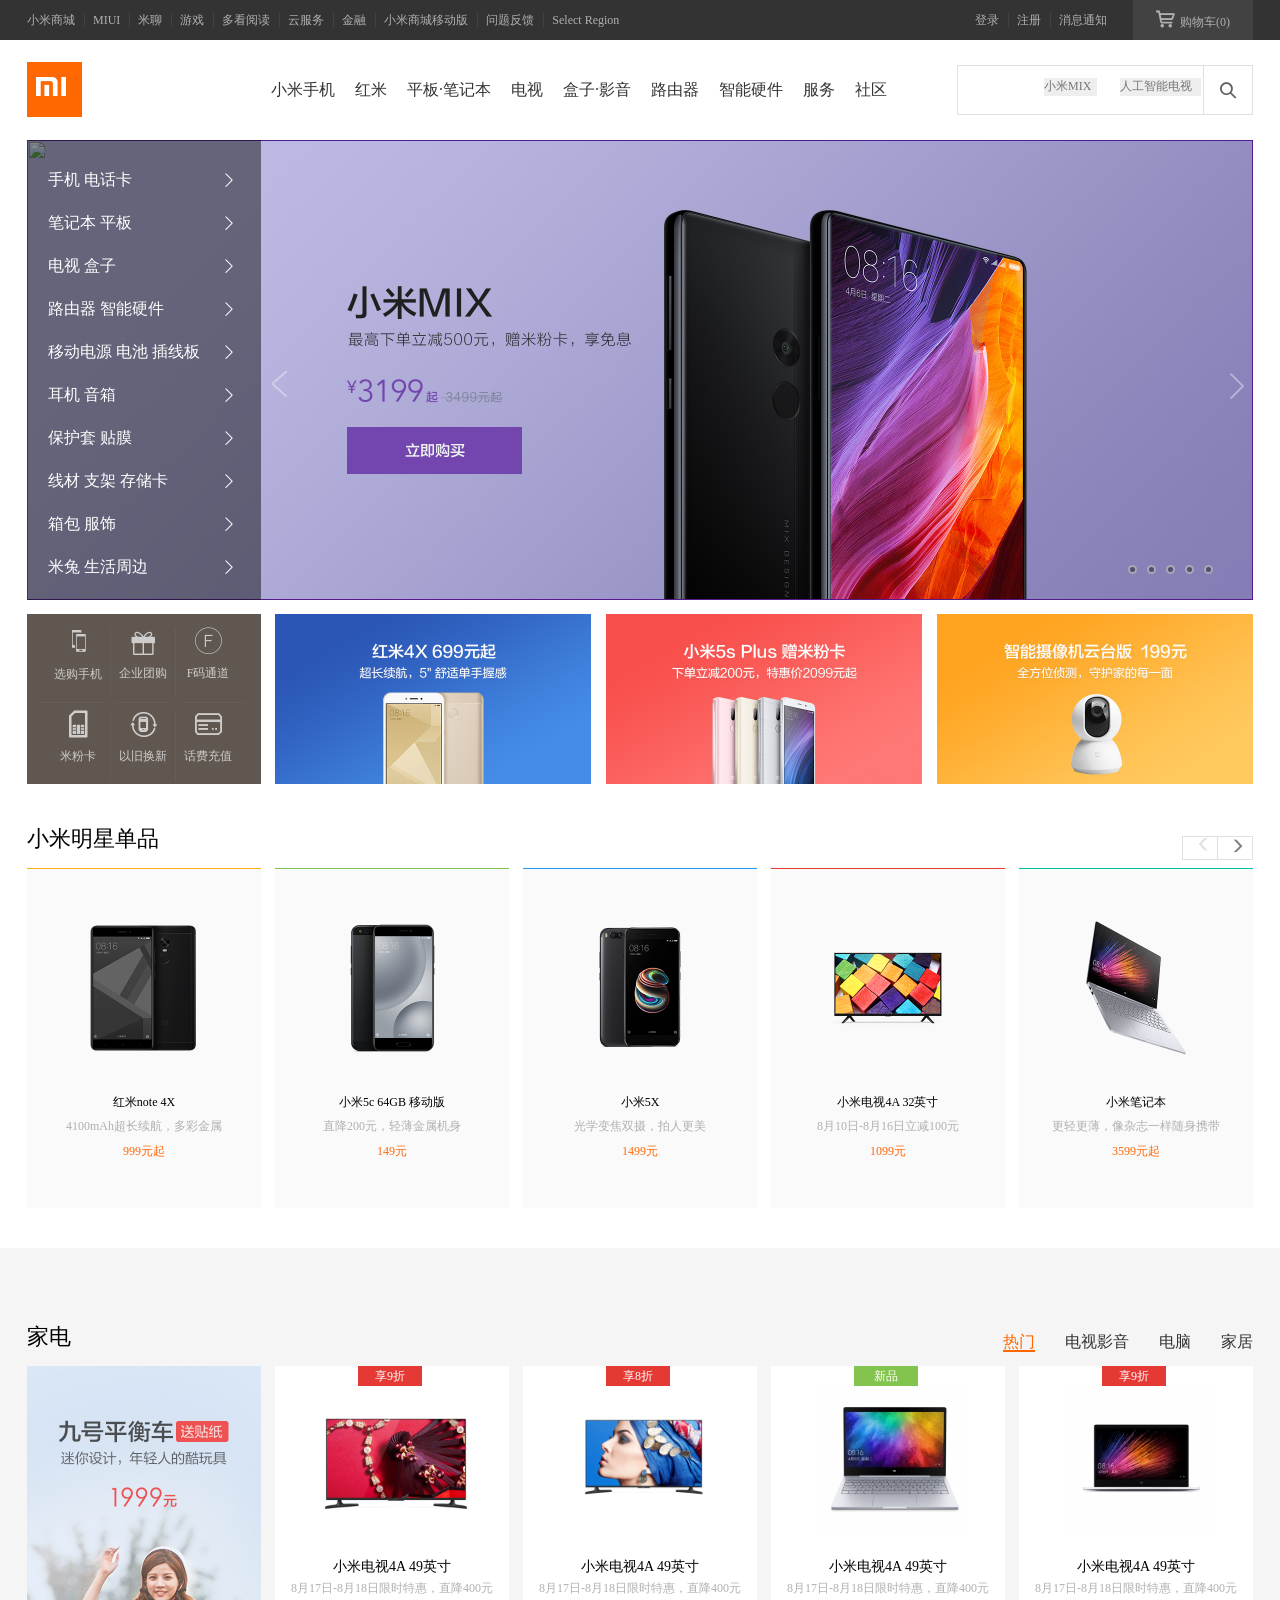
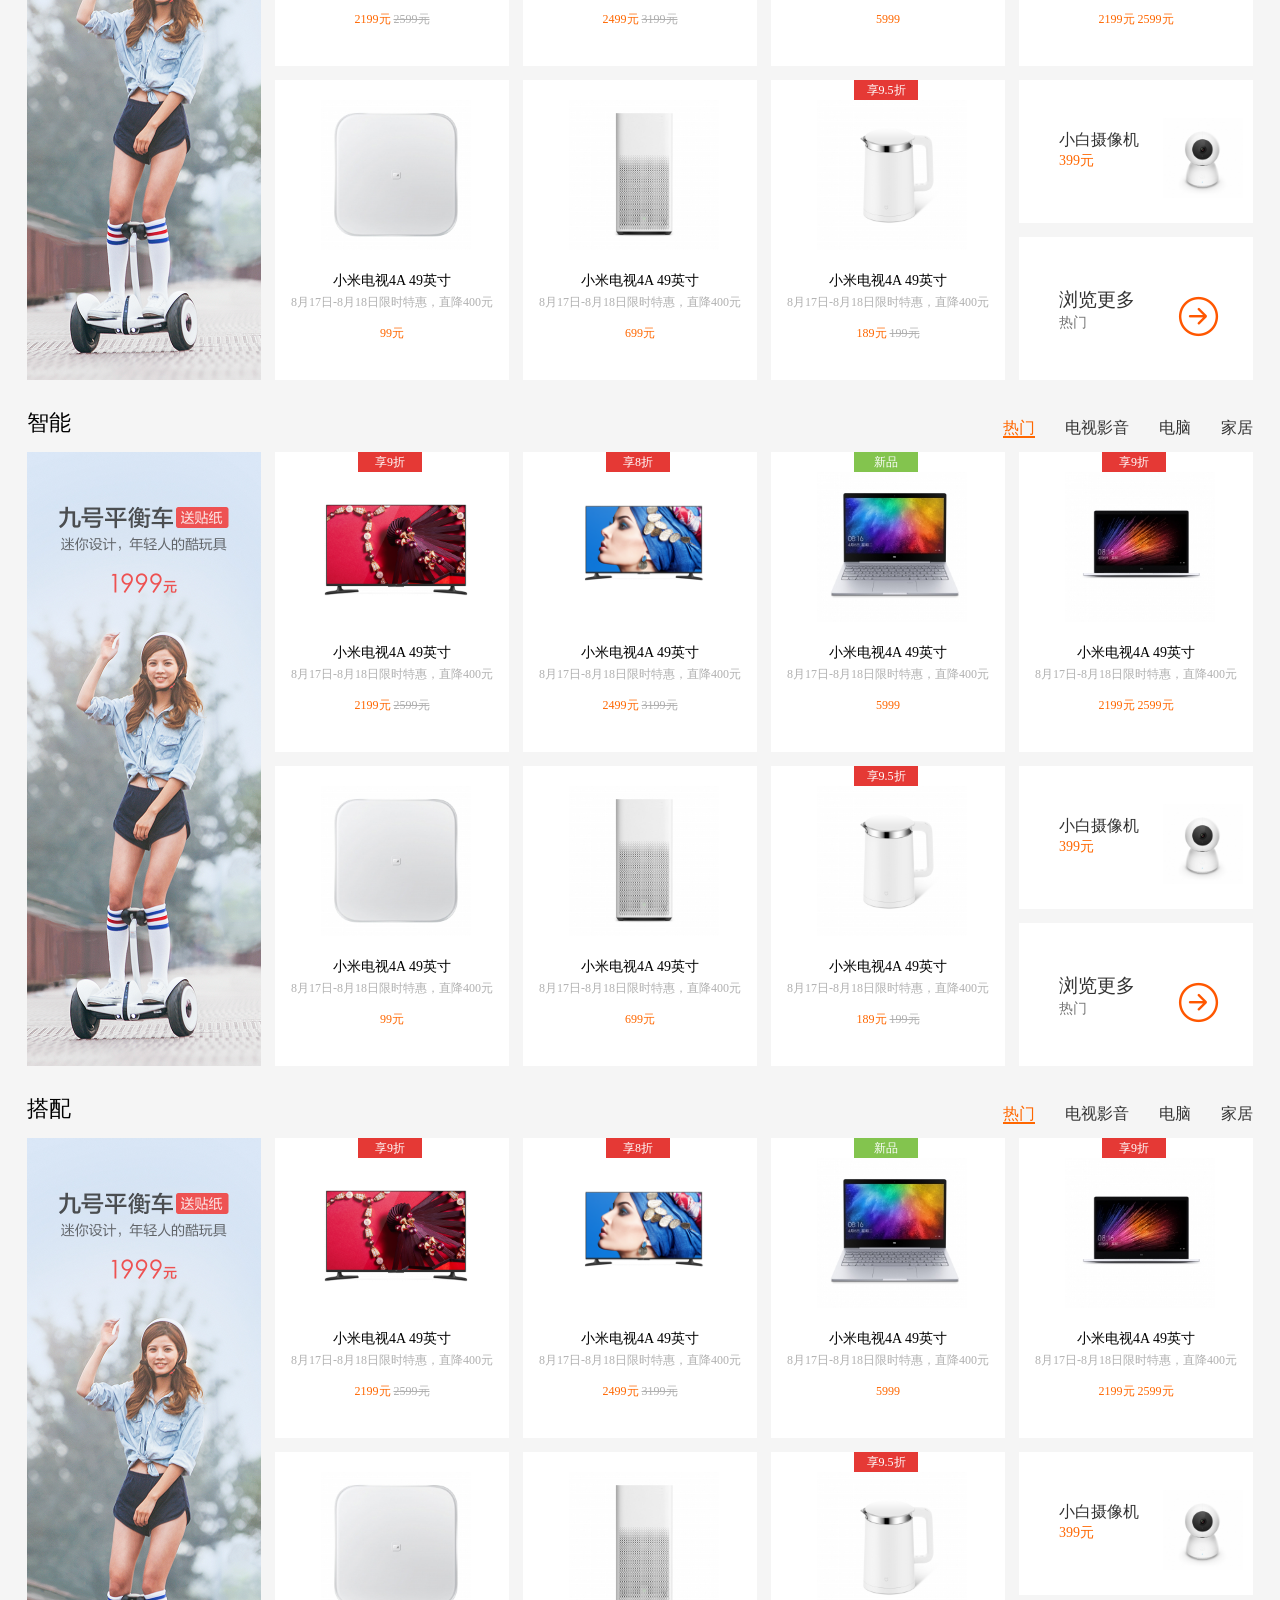
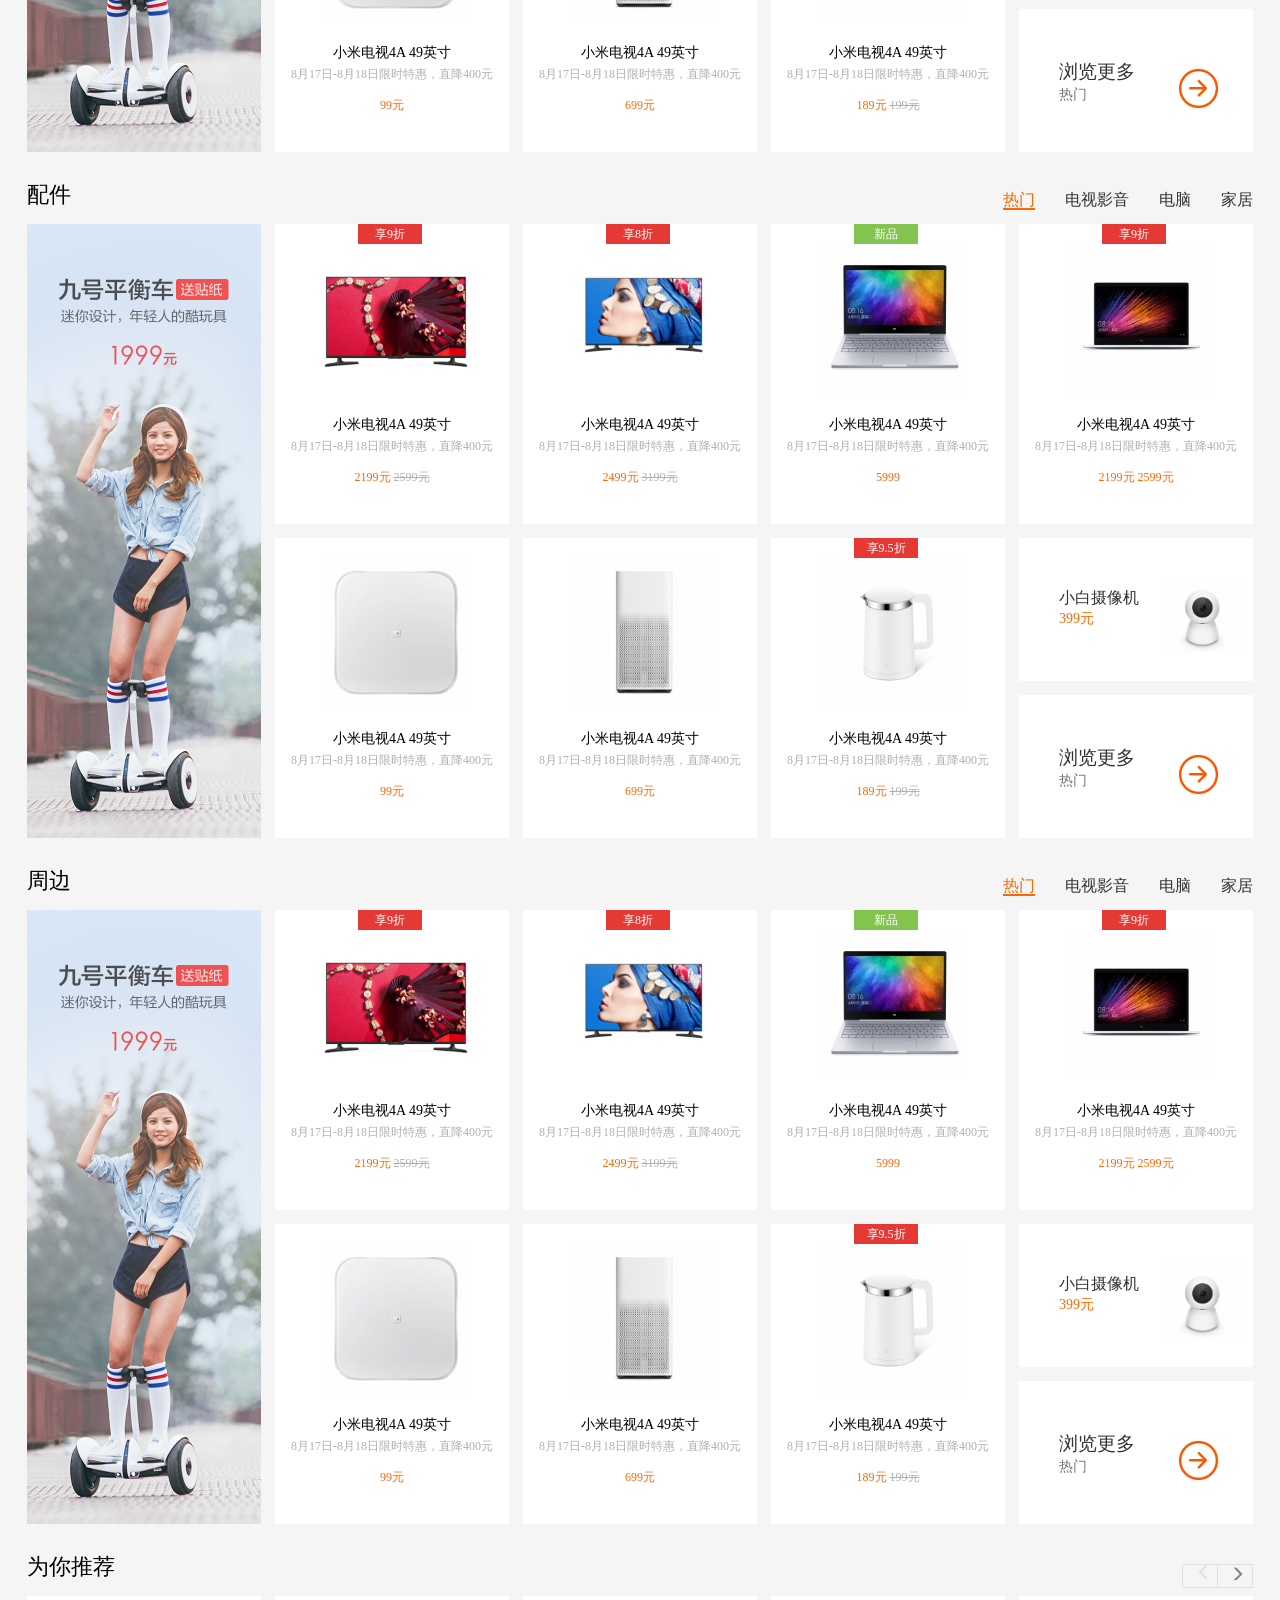
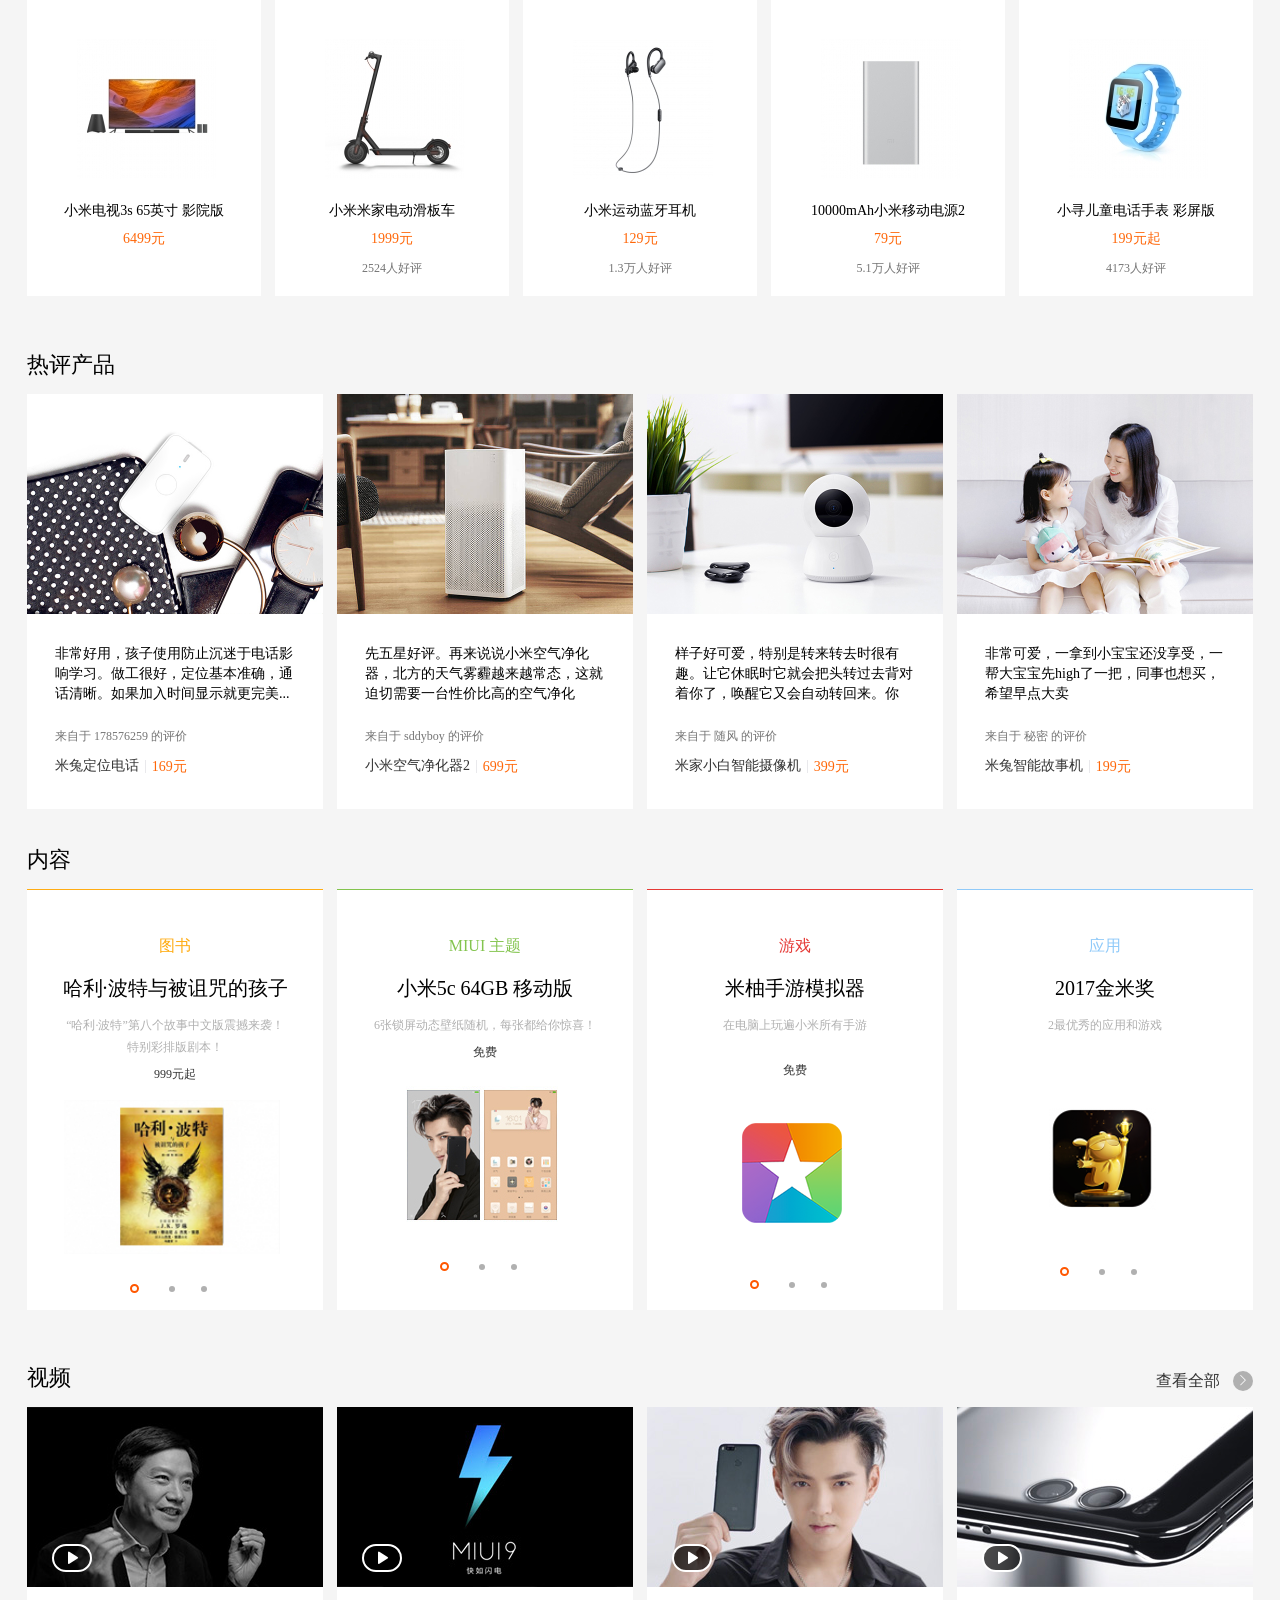
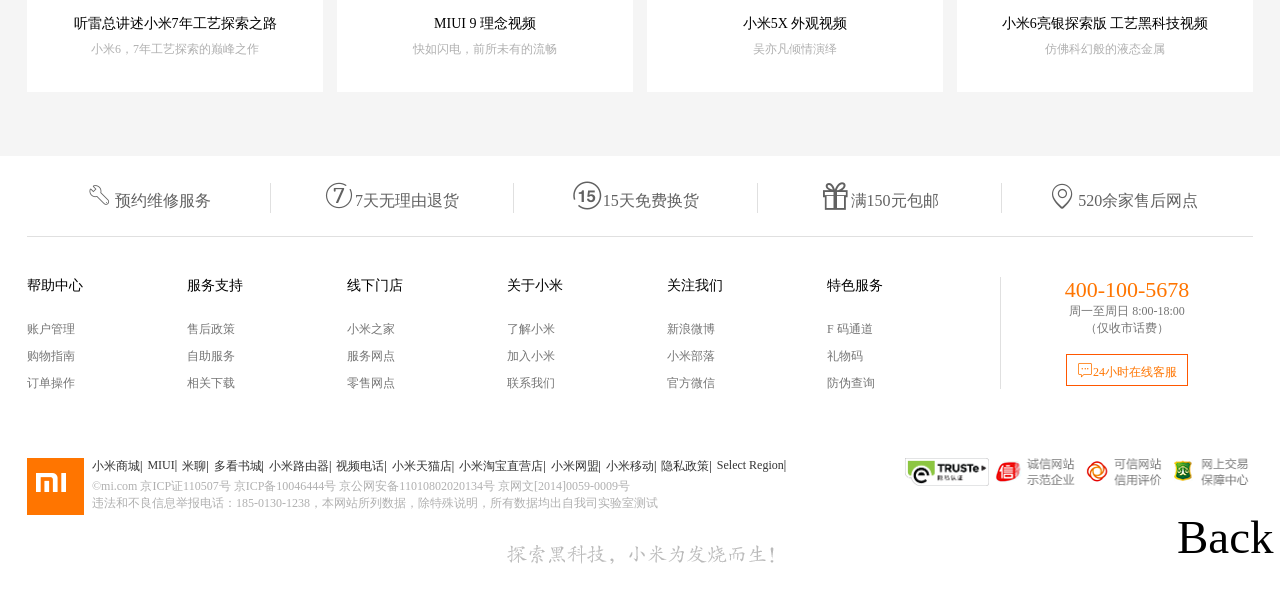
==== index.html @ c067db7a "'mi1.0'" ====
<!DOCTYPE html>
<html lang="en">
<head>
	<meta charset="UTF-8">
	<title>小米商城-小米6、红米5A</title>
	<link rel="shortcut icon" href="img/title-logo.png">
	<link rel="stylesheet" href="css/index.css">
	<link rel="stylesheet" type="text/css" href="iconfont/iconfont.css">
</head>
<body>
	<!-- header开始 -->
	<header>
		<main>
			<ul class="head-left">
				<li><a href="" class="first">小米商城</a></li>
				<li><a href="">MIUI</a></li>
				<li><a href="">米聊</a></li>
				<li><a href="">游戏</a></li>
				<li><a href="">多看阅读</a></li>
				<li><a href="">云服务</a></li>
				<li><a href="">金融</a></li>
				<li><a href="">小米商城移动版</a></li>
				<li><a href="">问题反馈</a></li>
				<li><a href="" class="last">Select Region</a></li>
			</ul>
			<div class="car"><a href="" ><i class="iconfont icon-gouwuchekong"></i>购物车(0)</a></div>
			<ul class="head-right">
				<li><a href="" class="first">登录</a></li>
				<li><a href="">注册</a></li>
				<li><a href="" class="last">消息通知</a></li>
			</ul>
		</main>
	</header>
	<!-- header结束 -->
	<!-- nav开始 -->
	<nav>
		<a href=""><div class="logo"></div></a>
		<ul class="nav-center">
			<li><a href="">小米手机</a></li>
			<li><a href="">红米</a></li>
			<li><a href="">平板·笔记本</a></li>
			<li><a href="">电视</a></li>
			<li><a href="">盒子·影音</a></li>
			<li><a href="">路由器</a></li>
			<li><a href="">智能硬件</a></li>
			<li><a href="">服务</a></li>
			<li><a href="">社区</a></li>
		</ul>
		<div class="nav-right">
			<div class="input"> 
			<a href=""><span class="sleft">小米MIX</span></a>
			<a href=""><span class="sright">人工智能电视</span></a>
			</div>
			<div class="sousuo"><a  href="" class="iconfont icon-sousuo"></a></div>
		</div>
	</nav>
	<!-- nav结束 -->
	<!-- banner开始 -->
	<div class="banner">
		<ul class="banner-img">
			<li><a href=""><img src="img/banner1.jpg" alt=""></a></li>
			<li><a href=""><img src="" alt=""></a></li>
			<li><a href=""><img src="" alt=""></a></li>
			<li><a href=""><img src="" alt=""></a></li>
			<li><a href=""><img src="" alt=""></a></li>
		</ul>
		<div class="img-left"><a href=""><i class="iconfont icon-zuo"></i></a></div>
		<div class="img-right"><a href=""><i class="iconfont icon-you"></i></a></div>
		<ul class="btn-banner">
			<li><a href=""></a></li>
			<li><a href=""></a></li>
			<li><a href=""></a></li>
			<li><a href=""></a></li>
			<li  class="btn-last"><a href=""></a></li>
		</ul>
		<!-- 侧导航开始 -->
		<aside>
			<ul class="banner-left">
				<li>
					<a href="">
						<span>手机 电话卡</span>
						<span class="more"><i class="iconfont icon-you"></i></span>
					</a>
				</li>
				<li>
					<a href="">
						<span>笔记本 平板</span>
						<span class="more"><i class="iconfont icon-you"></i></span>
					</a>
				</li>
				<li>
					<a href="">
						<span>电视 盒子</span>
						<span class="more"><i class="iconfont icon-you"></i></span>
					</a>
				</li>
				<li>
					<a href="">
						<span>路由器 智能硬件</span>
						<span class="more"><i class="iconfont icon-you"></i></span>
					</a>
				</li>
				<li>
					<a href="">
						<span>移动电源 电池 插线板</span>
						<span class="more"><i class="iconfont icon-you"></i></span>
					</a>
				</li>
				<li>
					<a href="">
						<span>耳机 音箱</span>
						<span class="more"><i class="iconfont icon-you"></i></span>
					</a>
				</li>
				<li>
					<a href="">
						<span>保护套 贴膜</span>
						<span class="more"><i class="iconfont icon-you"></i></span>
					</a>
				</li>
				<li>
					<a href="">
						<span>线材 支架 存储卡</span>
						<span class="more"><i class="iconfont icon-you"></i></span>
					</a>
				</li>
				<li>
					<a href="">
						<span>箱包 服饰</span>
						<span class="more"><i class="iconfont icon-you"></i></span>
					</a>
				</li>
				<li>
					<a href="">
						<span>米兔 生活周边</span>
						<span class="more"><i class="iconfont icon-you"></i></span>
					</a>
				</li>
			</ul>
		</aside>
		<!-- 侧导航结束 -->
	</div>
	<!-- banner结束 -->
	<!-- 1开始 -->
    <section class="center">
    	<div class="center-one">
    		<ul class="one-box">
    			<li>
    			<a href=""><i class="iconfont icon-xuangoushouji"></i><br>选购手机</a>
    			</li>
    			<li><a href=""><i class="iconfont icon-liwu"></i><br>企业团购</a></li>
    			<li class="three"><a href=""><i class="iconfont icon-f"></i><br>F码通道</a></li>
    			<li class="xian1"></li>
    			<li class="xian2"></li>
    			<li class="xian3"></li>
    			<li><a href=""><i class="iconfont icon-sim"></i><br>米粉卡</a></li>
    			<li><a href=""><i class="iconfont icon-yijiuhuanxin"></i><br>以旧换新</a></li>
    			<li class="six"><a href=""><i class="iconfont icon-huafeichongzhi"></i><br>话费充值</a></li>
    		</ul>
    	</div>
    	<div class="center-two"><a href=""><img src="img/xmad_1.jpg" alt=""></a></div>
    	<div class="center-three"><a href=""><img src="img/xmad_2.jpg" alt=""></a></div>
    	<div class="center-last"><a href=""><img src="img/xmad_3.jpg" alt=""></a></div>

    </section>
	<!-- 1结束 -->
	<!-- 明星单品开始 -->
    <section class="star">
    	<div class="title">
    		<h2>小米明星单品</h2>
			<div class="btn-left">
				<a  href=""class="iconfont icon-xiangyou"></a>
			</div>
			<div class="btn-right">
				<a  class="iconfont icon-xiangzuo"></a>
			</div>
    	</div>
    	<div class="star-bottom">
    		<ul class="star-box">
    			<li class="one">
	    			<a href="" class="aimg"><img src="img/star-1.png" alt=""></a>  	
	    			<a href=""><p>红米note 4X</p></a>
	    			<p class="miaoshu">4100mAh超长续航，多彩金属</p>
	    			<p class="jiage">999元起</p>
    			</li>
    			<li class="two">
	    			<a href="" class="aimg"><img src="img/star-2.png" alt=""></a>
	    			<a href=""><p>小米5c 64GB 移动版</p></a>
	    			<p class="miaoshu">直降200元，轻薄金属机身</p>
	    			<p class="jiage">149元</p></li>
    			<li class="three">
	    			<a href=""  class="aimg"><img src="img/star-3.png
	    			" alt=""></a>
	    			<a href=""><p>小米5X</p></a>
	    			<p class="miaoshu">光学变焦双摄，拍人更美</p>
	    			<p class="jiage">1499元</p>
    			</li>
    			<li class="four">
	    			<a href=""  class="aimg"><img src="img/star-4.png" alt=""></a>
	    			<a href=""><p>小米电视4A 32英寸</p></a>
	    			<p class="miaoshu">8月10日-8月16日立减100元</p>
	    			<p class="jiage">1099元</p>
    			</li>
    			<li class="last">
	    			<a href=""  class="aimg"><img src="img/star-5.png" alt=""></a>
	    			<a href=""><p>小米笔记本</p></a>
	    			<p class="miaoshu">更轻更薄，像杂志一样随身携带</p>
	    			<p class="jiage">3599元起</p>
    			</li>
    		</ul>
    	</div>
    </section>
	<!-- 明星单品结束 -->
	<!-- 主体全部内容开始 -->
	<section class="home-main">
		<!-- 家电开始 -->
		<section class="jiadian">
			<div class="title">
	    		<h2>家电</h2>
				<ul class="right-list">
					<li class="first"><a href="">热门</a></li>
					<li><a href="">电视影音</a></li>
					<li><a href="">电脑</a></li>
					<li><a href="">家居</a></li>
				</ul>
    	    </div>
    	    <div class="jiadian-bottom">
    	    	<div class="jd-bottom-left">
    	    		<a href=""><img src="img/jiaju-1.jpg" alt=""></a>
    	    	</div>
    	    	<ul class="jd-bottom-right">
    	    	    <!-- 家电-右边-1 -->
    	    		<li>
	    	    		<div class="jd-dazhe">享9折</div>
	    	    		<a href="" class="jd-img"><img src="img/jiadian-1.png" alt=""></a>
	    	    		<a href=""><p>小米电视4A 49英寸</p></a>
	    	    		<p class="miaoshu">8月17日-8月18日限时特惠，直降400元</p>
	    	    		<p class="jiage">2199元 <s>2599元</s></p>	  
	    			</li>
	    			<!-- 家电-右边-2 -->
    	    		<li>
    	    			<div class="jd-dazhe">享8折</div>
	    	    		<a href="" class="jd-img"><img src="img/jiadian-2.png" alt=""></a>
	    	    		<a href=""><p>小米电视4A 49英寸</p></a>
	    	    		<p class="miaoshu">8月17日-8月18日限时特惠，直降400元</p>
	    	    		<p class="jiage">2499元 <s>3199元</s></p>
    	    		</li>
    	    		<!-- 家电-右边-3 -->
    	    		<li class="jd-three">
    	    			<div class="jd-dazhe-xinpin">新品</div>
	    	    		<a href="" class="jd-img"><img src="img/jiadian-3.jpg" alt=""></a>
	    	    		<a href=""><p>小米电视4A 49英寸</p></a>
	    	    		<p class="miaoshu">8月17日-8月18日限时特惠，直降400元</p>
	    	    		<p class="jiage">5999</p>
	    	    		<a href="" class="jd-small-a">
	    	    		 	<div class="jd-small">
	    	    			<p>小米品质没让我失望</p><br>
	    	    			<p class="pinglun">来自于空白挺好的评论</p>
	    	    			</div>
    	    			</a>
	    	    		
    	    		</li>
    	    		<!-- 家电-右边-4 -->
    	    		<li class="jd-three">
    	    			<div class="jd-dazhe">享9折</div>
	    	    		<a href="" class="jd-img"><img src="img/jiadian-4.jpg" alt=""></a>
	    	    		<a href=""><p>小米电视4A 49英寸</p></a>
	    	    		<p class="miaoshu">8月17日-8月18日限时特惠，直降400元</p>
	    	    		<p class="jiage">2199元 2599元</p>
	    	    		<a href="" class="jd-small-a">
	    	    		 	<div class="jd-small">
	    	    			<p>小米品质没让我失望</p><br>
	    	    			<p class="pinglun">来自于空白挺好的评论</p>
	    	    			</div>
    	    			</a>
    	    		</li>
    	    		<!-- 家电-右边-5 -->
    	    		<li class="jd-three">
    	    			<div class="jd-dazhe-yincang"><!-- 享9折 --></div>
	    	    		<a href="" class="jd-img"><img src="img/jiadian-5.jpg" alt=""></a>
	    	    		<a href=""><p>小米电视4A 49英寸</p></a>
	    	    		<p class="miaoshu">8月17日-8月18日限时特惠，直降400元</p>
	    	    		<p class="jiage">99元</p>
	    	    		<a href="" class="jd-small-a">
	    	    		 	<div class="jd-small">
	    	    			<p>小米品质没让我失望</p><br>
	    	    			<p class="pinglun">来自于空白挺好的评论</p>
	    	    			</div>
    	    			</a>
    	    		</li>
    	    		<!-- 家电-右边-6 -->
    	    		<li class="jd-three">
    	    			<div class="jd-dazhe-yincang"><!-- 享9折 --></div>
	    	    		<a href="" class="jd-img"><img src="img/jiadian-6.jpg" alt=""></a>
	    	    		<a href=""><p>小米电视4A 49英寸</p></a>
	    	    		<p class="miaoshu">8月17日-8月18日限时特惠，直降400元</p>
	    	    		<p class="jiage">699元</p>
	    	    		<a href="" class="jd-small-a">
	    	    		 	<div class="jd-small">
	    	    			<p>小米品质没让我失望</p><br>
	    	    			<p class="pinglun">来自于空白挺好的评论</p>
	    	    			</div>
    	    			</a>
    	    		</li>
    	    		<!-- 家电-右边-7 -->
    	    		<li class="jd-three">
    	    			<div class="jd-dazhe">享9.5折</div>
	    	    		<a href="" class="jd-img"><img src="img/jiadian-7.jpg" alt=""></a>
	    	    		<a href=""><p>小米电视4A 49英寸</p></a>
	    	    		<p class="miaoshu">8月17日-8月18日限时特惠，直降400元</p>
	    	    		<p class="jiage">189元 <s>199元</s></p>
	    	    		<a href="" class="jd-small-a">
	    	    		 	<div class="jd-small">
	    	    			<p>小米品质没让我失望</p><br>
	    	    			<p class="pinglun">来自于空白挺好的评论</p>
	    	    			</div>
    	    			</a>
    	    		</li>
    	    		<!-- 家电-右边-8 -->
    	    		<li id="jd-last">
	    	    		<div class="last-top">
		    	    		<a href="">小白摄像机</a><br>
		    	    		<p>399元</p>
	    	    			<a href="" id="jd-last-a"><img src="img/jiadian-8.jpg" alt="" id="jd-last-img"></a></div>
	    	    		<div class="last-bottom">
	    	    			<a href="">浏览更多</a><br>
	    	    			<a href="">热门</a>
	    	    			<a href="" id="gengduo"><i class="iconfont icon-gengduo"></i></a>
	    	    		</div>
    	    		</li>
    	    	</ul>
    	    </div>
		</section>
		<!-- 家电结束 -->
		<!-- 智能开始 -->
		<section class="jiadian">
			<div class="title">
	    		<h2>智能</h2>
				<ul class="right-list">
					<li class="first"><a href="">热门</a></li>
					<li><a href="">电视影音</a></li>
					<li><a href="">电脑</a></li>
					<li><a href="">家居</a></li>
				</ul>
    	    </div>
    	    <div class="jiadian-bottom">
    	    	<div class="jd-bottom-left">
    	    		<a href=""><img src="img/jiaju-1.jpg" alt=""></a>
    	    	</div>
    	    	<ul class="jd-bottom-right">
    	    	    <!-- 家电-右边-1 -->
    	    		<li>
	    	    		<div class="jd-dazhe">享9折</div>
	    	    		<a href="" class="jd-img"><img src="img/jiadian-1.png" alt=""></a>
	    	    		<a href=""><p>小米电视4A 49英寸</p></a>
	    	    		<p class="miaoshu">8月17日-8月18日限时特惠，直降400元</p>
	    	    		<p class="jiage">2199元 <s>2599元</s></p>	  
	    			</li>
	    			<!-- 家电-右边-2 -->
    	    		<li>
    	    			<div class="jd-dazhe">享8折</div>
	    	    		<a href="" class="jd-img"><img src="img/jiadian-2.png" alt=""></a>
	    	    		<a href=""><p>小米电视4A 49英寸</p></a>
	    	    		<p class="miaoshu">8月17日-8月18日限时特惠，直降400元</p>
	    	    		<p class="jiage">2499元 <s>3199元</s></p>
    	    		</li>
    	    		<!-- 家电-右边-3 -->
    	    		<li class="jd-three">
    	    			<div class="jd-dazhe-xinpin">新品</div>
	    	    		<a href="" class="jd-img"><img src="img/jiadian-3.jpg" alt=""></a>
	    	    		<a href=""><p>小米电视4A 49英寸</p></a>
	    	    		<p class="miaoshu">8月17日-8月18日限时特惠，直降400元</p>
	    	    		<p class="jiage">5999</p>
	    	    		<a href="" class="jd-small-a">
	    	    		 	<div class="jd-small">
	    	    			<p>小米品质没让我失望</p><br>
	    	    			<p class="pinglun">来自于空白挺好的评论</p>
	    	    			</div>
    	    			</a>
	    	    		
    	    		</li>
    	    		<!-- 家电-右边-4 -->
    	    		<li class="jd-three">
    	    			<div class="jd-dazhe">享9折</div>
	    	    		<a href="" class="jd-img"><img src="img/jiadian-4.jpg" alt=""></a>
	    	    		<a href=""><p>小米电视4A 49英寸</p></a>
	    	    		<p class="miaoshu">8月17日-8月18日限时特惠，直降400元</p>
	    	    		<p class="jiage">2199元 2599元</p>
	    	    		<a href="" class="jd-small-a">
	    	    		 	<div class="jd-small">
	    	    			<p>小米品质没让我失望</p><br>
	    	    			<p class="pinglun">来自于空白挺好的评论</p>
	    	    			</div>
    	    			</a>
    	    		</li>
    	    		<!-- 家电-右边-5 -->
    	    		<li class="jd-three">
    	    			<div class="jd-dazhe-yincang"><!-- 享9折 --></div>
	    	    		<a href="" class="jd-img"><img src="img/jiadian-5.jpg" alt=""></a>
	    	    		<a href=""><p>小米电视4A 49英寸</p></a>
	    	    		<p class="miaoshu">8月17日-8月18日限时特惠，直降400元</p>
	    	    		<p class="jiage">99元</p>
	    	    		<a href="" class="jd-small-a">
	    	    		 	<div class="jd-small">
	    	    			<p>小米品质没让我失望</p><br>
	    	    			<p class="pinglun">来自于空白挺好的评论</p>
	    	    			</div>
    	    			</a>
    	    		</li>
    	    		<!-- 家电-右边-6 -->
    	    		<li class="jd-three">
    	    			<div class="jd-dazhe-yincang"><!-- 享9折 --></div>
	    	    		<a href="" class="jd-img"><img src="img/jiadian-6.jpg" alt=""></a>
	    	    		<a href=""><p>小米电视4A 49英寸</p></a>
	    	    		<p class="miaoshu">8月17日-8月18日限时特惠，直降400元</p>
	    	    		<p class="jiage">699元</p>
	    	    		<a href="" class="jd-small-a">
	    	    		 	<div class="jd-small">
	    	    			<p>小米品质没让我失望</p><br>
	    	    			<p class="pinglun">来自于空白挺好的评论</p>
	    	    			</div>
    	    			</a>
    	    		</li>
    	    		<!-- 家电-右边-7 -->
    	    		<li class="jd-three">
    	    			<div class="jd-dazhe">享9.5折</div>
	    	    		<a href="" class="jd-img"><img src="img/jiadian-7.jpg" alt=""></a>
	    	    		<a href=""><p>小米电视4A 49英寸</p></a>
	    	    		<p class="miaoshu">8月17日-8月18日限时特惠，直降400元</p>
	    	    		<p class="jiage">189元 <s>199元</s></p>
	    	    		<a href="" class="jd-small-a">
	    	    		 	<div class="jd-small">
	    	    			<p>小米品质没让我失望</p><br>
	    	    			<p class="pinglun">来自于空白挺好的评论</p>
	    	    			</div>
    	    			</a>
    	    		</li>
    	    		<!-- 家电-右边-8 -->
    	    		<li id="jd-last">
	    	    		<div class="last-top">
		    	    		<a href="">小白摄像机</a><br>
		    	    		<p>399元</p>
	    	    			<a href="" id="jd-last-a"><img src="img/jiadian-8.jpg" alt="" id="jd-last-img"></a></div>
	    	    		<div class="last-bottom">
	    	    		<a href="">浏览更多</a><br>
	    	    		<a href="">热门</a>
	    	    		<a href="" id="gengduo"><i class="iconfont icon-gengduo"></i></a>
	    	    		</div>
    	    		</li>
    	    	</ul>
    	    </div>
		</section>
		<!-- 智能结束 -->
		<!-- 搭配开始 -->
		<section class="jiadian">
			<div class="title">
	    		<h2>搭配</h2>
				<ul class="right-list">
					<li class="first"><a href="">热门</a></li>
					<li><a href="">电视影音</a></li>
					<li><a href="">电脑</a></li>
					<li><a href="">家居</a></li>
				</ul>
    	    </div>
    	    <div class="jiadian-bottom">
    	    	<div class="jd-bottom-left">
    	    		<a href=""><img src="img/jiaju-1.jpg" alt=""></a>
    	    	</div>
    	    	<ul class="jd-bottom-right">
    	    	    <!-- 家电-右边-1 -->
    	    		<li>
	    	    		<div class="jd-dazhe">享9折</div>
	    	    		<a href="" class="jd-img"><img src="img/jiadian-1.png" alt=""></a>
	    	    		<a href=""><p>小米电视4A 49英寸</p></a>
	    	    		<p class="miaoshu">8月17日-8月18日限时特惠，直降400元</p>
	    	    		<p class="jiage">2199元 <s>2599元</s></p>	  
	    			</li>
	    			<!-- 家电-右边-2 -->
    	    		<li>
    	    			<div class="jd-dazhe">享8折</div>
	    	    		<a href="" class="jd-img"><img src="img/jiadian-2.png" alt=""></a>
	    	    		<a href=""><p>小米电视4A 49英寸</p></a>
	    	    		<p class="miaoshu">8月17日-8月18日限时特惠，直降400元</p>
	    	    		<p class="jiage">2499元 <s>3199元</s></p>
    	    		</li>
    	    		<!-- 家电-右边-3 -->
    	    		<li class="jd-three">
    	    			<div class="jd-dazhe-xinpin">新品</div>
	    	    		<a href="" class="jd-img"><img src="img/jiadian-3.jpg" alt=""></a>
	    	    		<a href=""><p>小米电视4A 49英寸</p></a>
	    	    		<p class="miaoshu">8月17日-8月18日限时特惠，直降400元</p>
	    	    		<p class="jiage">5999</p>
	    	    		<a href="" class="jd-small-a">
	    	    		 	<div class="jd-small">
	    	    			<p>小米品质没让我失望</p><br>
	    	    			<p class="pinglun">来自于空白挺好的评论</p>
	    	    			</div>
    	    			</a>
	    	    		
    	    		</li>
    	    		<!-- 家电-右边-4 -->
    	    		<li class="jd-three">
    	    			<div class="jd-dazhe">享9折</div>
	    	    		<a href="" class="jd-img"><img src="img/jiadian-4.jpg" alt=""></a>
	    	    		<a href=""><p>小米电视4A 49英寸</p></a>
	    	    		<p class="miaoshu">8月17日-8月18日限时特惠，直降400元</p>
	    	    		<p class="jiage">2199元 2599元</p>
	    	    		<a href="" class="jd-small-a">
	    	    		 	<div class="jd-small">
	    	    			<p>小米品质没让我失望</p><br>
	    	    			<p class="pinglun">来自于空白挺好的评论</p>
	    	    			</div>
    	    			</a>
    	    		</li>
    	    		<!-- 家电-右边-5 -->
    	    		<li class="jd-three">
    	    			<div class="jd-dazhe-yincang"><!-- 享9折 --></div>
	    	    		<a href="" class="jd-img"><img src="img/jiadian-5.jpg" alt=""></a>
	    	    		<a href=""><p>小米电视4A 49英寸</p></a>
	    	    		<p class="miaoshu">8月17日-8月18日限时特惠，直降400元</p>
	    	    		<p class="jiage">99元</p>
	    	    		<a href="" class="jd-small-a">
	    	    		 	<div class="jd-small">
	    	    			<p>小米品质没让我失望</p><br>
	    	    			<p class="pinglun">来自于空白挺好的评论</p>
	    	    			</div>
    	    			</a>
    	    		</li>
    	    		<!-- 家电-右边-6 -->
    	    		<li class="jd-three">
    	    			<div class="jd-dazhe-yincang"><!-- 享9折 --></div>
	    	    		<a href="" class="jd-img"><img src="img/jiadian-6.jpg" alt=""></a>
	    	    		<a href=""><p>小米电视4A 49英寸</p></a>
	    	    		<p class="miaoshu">8月17日-8月18日限时特惠，直降400元</p>
	    	    		<p class="jiage">699元</p>
	    	    		<a href="" class="jd-small-a">
	    	    		 	<div class="jd-small">
	    	    			<p>小米品质没让我失望</p><br>
	    	    			<p class="pinglun">来自于空白挺好的评论</p>
	    	    			</div>
    	    			</a>
    	    		</li>
    	    		<!-- 家电-右边-7 -->
    	    		<li class="jd-three">
    	    			<div class="jd-dazhe">享9.5折</div>
	    	    		<a href="" class="jd-img"><img src="img/jiadian-7.jpg" alt=""></a>
	    	    		<a href=""><p>小米电视4A 49英寸</p></a>
	    	    		<p class="miaoshu">8月17日-8月18日限时特惠，直降400元</p>
	    	    		<p class="jiage">189元 <s>199元</s></p>
	    	    		<a href="" class="jd-small-a">
	    	    		 	<div class="jd-small">
	    	    			<p>小米品质没让我失望</p><br>
	    	    			<p class="pinglun">来自于空白挺好的评论</p>
	    	    			</div>
    	    			</a>
    	    		</li>
    	    		<!-- 家电-右边-8 -->
    	    		<li id="jd-last">
	    	    		<div class="last-top">
		    	    		<a href="">小白摄像机</a><br>
		    	    		<p>399元</p>
	    	    			<a href="" id="jd-last-a"><img src="img/jiadian-8.jpg" alt="" id="jd-last-img"></a></div>
	    	    		<div class="last-bottom">
	    	    		<a href="">浏览更多</a><br>
	    	    		<a href="">热门</a>
	    	    		<a href="" id="gengduo"><i class="iconfont icon-gengduo"></i></a>
	    	    		</div>
    	    		</li>
    	    	</ul>
    	    </div>
		</section>
		<!-- 搭配结束 -->
		<!-- 配件开始 -->
		<section class="jiadian">
			<div class="title">
	    		<h2>配件</h2>
				<ul class="right-list">
					<li class="first"><a href="">热门</a></li>
					<li><a href="">电视影音</a></li>
					<li><a href="">电脑</a></li>
					<li><a href="">家居</a></li>
				</ul>
    	    </div>
    	    <div class="jiadian-bottom">
    	    	<div class="jd-bottom-left">
    	    		<a href=""><img src="img/jiaju-1.jpg" alt=""></a>
    	    	</div>
    	    	<ul class="jd-bottom-right">
    	    	    <!-- 家电-右边-1 -->
    	    		<li>
	    	    		<div class="jd-dazhe">享9折</div>
	    	    		<a href="" class="jd-img"><img src="img/jiadian-1.png" alt=""></a>
	    	    		<a href=""><p>小米电视4A 49英寸</p></a>
	    	    		<p class="miaoshu">8月17日-8月18日限时特惠，直降400元</p>
	    	    		<p class="jiage">2199元 <s>2599元</s></p>	  
	    			</li>
	    			<!-- 家电-右边-2 -->
    	    		<li>
    	    			<div class="jd-dazhe">享8折</div>
	    	    		<a href="" class="jd-img"><img src="img/jiadian-2.png" alt=""></a>
	    	    		<a href=""><p>小米电视4A 49英寸</p></a>
	    	    		<p class="miaoshu">8月17日-8月18日限时特惠，直降400元</p>
	    	    		<p class="jiage">2499元 <s>3199元</s></p>
    	    		</li>
    	    		<!-- 家电-右边-3 -->
    	    		<li class="jd-three">
    	    			<div class="jd-dazhe-xinpin">新品</div>
	    	    		<a href="" class="jd-img"><img src="img/jiadian-3.jpg" alt=""></a>
	    	    		<a href=""><p>小米电视4A 49英寸</p></a>
	    	    		<p class="miaoshu">8月17日-8月18日限时特惠，直降400元</p>
	    	    		<p class="jiage">5999</p>
	    	    		<a href="" class="jd-small-a">
	    	    		 	<div class="jd-small">
	    	    			<p>小米品质没让我失望</p><br>
	    	    			<p class="pinglun">来自于空白挺好的评论</p>
	    	    			</div>
    	    			</a>
	    	    		
    	    		</li>
    	    		<!-- 家电-右边-4 -->
    	    		<li class="jd-three">
    	    			<div class="jd-dazhe">享9折</div>
	    	    		<a href="" class="jd-img"><img src="img/jiadian-4.jpg" alt=""></a>
	    	    		<a href=""><p>小米电视4A 49英寸</p></a>
	    	    		<p class="miaoshu">8月17日-8月18日限时特惠，直降400元</p>
	    	    		<p class="jiage">2199元 2599元</p>
	    	    		<a href="" class="jd-small-a">
	    	    		 	<div class="jd-small">
	    	    			<p>小米品质没让我失望</p><br>
	    	    			<p class="pinglun">来自于空白挺好的评论</p>
	    	    			</div>
    	    			</a>
    	    		</li>
    	    		<!-- 家电-右边-5 -->
    	    		<li class="jd-three">
    	    			<div class="jd-dazhe-yincang"><!-- 享9折 --></div>
	    	    		<a href="" class="jd-img"><img src="img/jiadian-5.jpg" alt=""></a>
	    	    		<a href=""><p>小米电视4A 49英寸</p></a>
	    	    		<p class="miaoshu">8月17日-8月18日限时特惠，直降400元</p>
	    	    		<p class="jiage">99元</p>
	    	    		<a href="" class="jd-small-a">
	    	    		 	<div class="jd-small">
	    	    			<p>小米品质没让我失望</p><br>
	    	    			<p class="pinglun">来自于空白挺好的评论</p>
	    	    			</div>
    	    			</a>
    	    		</li>
    	    		<!-- 家电-右边-6 -->
    	    		<li class="jd-three">
    	    			<div class="jd-dazhe-yincang"><!-- 享9折 --></div>
	    	    		<a href="" class="jd-img"><img src="img/jiadian-6.jpg" alt=""></a>
	    	    		<a href=""><p>小米电视4A 49英寸</p></a>
	    	    		<p class="miaoshu">8月17日-8月18日限时特惠，直降400元</p>
	    	    		<p class="jiage">699元</p>
	    	    		<a href="" class="jd-small-a">
	    	    		 	<div class="jd-small">
	    	    			<p>小米品质没让我失望</p><br>
	    	    			<p class="pinglun">来自于空白挺好的评论</p>
	    	    			</div>
    	    			</a>
    	    		</li>
    	    		<!-- 家电-右边-7 -->
    	    		<li class="jd-three">
    	    			<div class="jd-dazhe">享9.5折</div>
	    	    		<a href="" class="jd-img"><img src="img/jiadian-7.jpg" alt=""></a>
	    	    		<a href=""><p>小米电视4A 49英寸</p></a>
	    	    		<p class="miaoshu">8月17日-8月18日限时特惠，直降400元</p>
	    	    		<p class="jiage">189元 <s>199元</s></p>
	    	    		<a href="" class="jd-small-a">
	    	    		 	<div class="jd-small">
	    	    			<p>小米品质没让我失望</p><br>
	    	    			<p class="pinglun">来自于空白挺好的评论</p>
	    	    			</div>
    	    			</a>
    	    		</li>
    	    		<!-- 家电-右边-8 -->
    	    		<li id="jd-last">
	    	    		<div class="last-top">
		    	    		<a href="">小白摄像机</a><br>
		    	    		<p>399元</p>
	    	    			<a href="" id="jd-last-a"><img src="img/jiadian-8.jpg" alt="" id="jd-last-img"></a></div>
	    	    		<div class="last-bottom">
	    	    		<a href="">浏览更多</a><br>
	    	    		<a href="">热门</a>
	    	    		<a href="" id="gengduo"><i class="iconfont icon-gengduo"></i></a>
	    	    		</div>
    	    		</li>
    	    	</ul>
    	    </div>
		</section>
		<!-- 配件结束 -->
		<!-- 周边开始 -->
		<section class="jiadian">
			<div class="title">
	    		<h2>周边</h2>
				<ul class="right-list">
					<li class="first"><a href="">热门</a></li>
					<li><a href="">电视影音</a></li>
					<li><a href="">电脑</a></li>
					<li><a href="">家居</a></li>
				</ul>
    	    </div>
    	    <div class="jiadian-bottom">
    	    	<div class="jd-bottom-left">
    	    		<a href=""><img src="img/jiaju-1.jpg" alt=""></a>
    	    	</div>
    	    	<ul class="jd-bottom-right">
    	    	    <!-- 家电-右边-1 -->
    	    		<li>
	    	    		<div class="jd-dazhe">享9折</div>
	    	    		<a href="" class="jd-img"><img src="img/jiadian-1.png" alt=""></a>
	    	    		<a href=""><p>小米电视4A 49英寸</p></a>
	    	    		<p class="miaoshu">8月17日-8月18日限时特惠，直降400元</p>
	    	    		<p class="jiage">2199元 <s>2599元</s></p>	  
	    			</li>
	    			<!-- 家电-右边-2 -->
    	    		<li>
    	    			<div class="jd-dazhe">享8折</div>
	    	    		<a href="" class="jd-img"><img src="img/jiadian-2.png" alt=""></a>
	    	    		<a href=""><p>小米电视4A 49英寸</p></a>
	    	    		<p class="miaoshu">8月17日-8月18日限时特惠，直降400元</p>
	    	    		<p class="jiage">2499元 <s>3199元</s></p>
    	    		</li>
    	    		<!-- 家电-右边-3 -->
    	    		<li class="jd-three">
    	    			<div class="jd-dazhe-xinpin">新品</div>
	    	    		<a href="" class="jd-img"><img src="img/jiadian-3.jpg" alt=""></a>
	    	    		<a href=""><p>小米电视4A 49英寸</p></a>
	    	    		<p class="miaoshu">8月17日-8月18日限时特惠，直降400元</p>
	    	    		<p class="jiage">5999</p>
	    	    		<a href="" class="jd-small-a">
	    	    		 	<div class="jd-small">
	    	    			<p>小米品质没让我失望</p><br>
	    	    			<p class="pinglun">来自于空白挺好的评论</p>
	    	    			</div>
    	    			</a>
	    	    		
    	    		</li>
    	    		<!-- 家电-右边-4 -->
    	    		<li class="jd-three">
    	    			<div class="jd-dazhe">享9折</div>
	    	    		<a href="" class="jd-img"><img src="img/jiadian-4.jpg" alt=""></a>
	    	    		<a href=""><p>小米电视4A 49英寸</p></a>
	    	    		<p class="miaoshu">8月17日-8月18日限时特惠，直降400元</p>
	    	    		<p class="jiage">2199元 2599元</p>
	    	    		<a href="" class="jd-small-a">
	    	    		 	<div class="jd-small">
	    	    			<p>小米品质没让我失望</p><br>
	    	    			<p class="pinglun">来自于空白挺好的评论</p>
	    	    			</div>
    	    			</a>
    	    		</li>
    	    		<!-- 家电-右边-5 -->
    	    		<li class="jd-three">
    	    			<div class="jd-dazhe-yincang"><!-- 享9折 --></div>
	    	    		<a href="" class="jd-img"><img src="img/jiadian-5.jpg" alt=""></a>
	    	    		<a href=""><p>小米电视4A 49英寸</p></a>
	    	    		<p class="miaoshu">8月17日-8月18日限时特惠，直降400元</p>
	    	    		<p class="jiage">99元</p>
	    	    		<a href="" class="jd-small-a">
	    	    		 	<div class="jd-small">
	    	    			<p>小米品质没让我失望</p><br>
	    	    			<p class="pinglun">来自于空白挺好的评论</p>
	    	    			</div>
    	    			</a>
    	    		</li>
    	    		<!-- 家电-右边-6 -->
    	    		<li class="jd-three">
    	    			<div class="jd-dazhe-yincang"><!-- 享9折 --></div>
	    	    		<a href="" class="jd-img"><img src="img/jiadian-6.jpg" alt=""></a>
	    	    		<a href=""><p>小米电视4A 49英寸</p></a>
	    	    		<p class="miaoshu">8月17日-8月18日限时特惠，直降400元</p>
	    	    		<p class="jiage">699元</p>
	    	    		<a href="" class="jd-small-a">
	    	    		 	<div class="jd-small">
	    	    			<p>小米品质没让我失望</p><br>
	    	    			<p class="pinglun">来自于空白挺好的评论</p>
	    	    			</div>
    	    			</a>
    	    		</li>
    	    		<!-- 家电-右边-7 -->
    	    		<li class="jd-three">
    	    			<div class="jd-dazhe">享9.5折</div>
	    	    		<a href="" class="jd-img"><img src="img/jiadian-7.jpg" alt=""></a>
	    	    		<a href=""><p>小米电视4A 49英寸</p></a>
	    	    		<p class="miaoshu">8月17日-8月18日限时特惠，直降400元</p>
	    	    		<p class="jiage">189元 <s>199元</s></p>
	    	    		<a href="" class="jd-small-a">
	    	    		 	<div class="jd-small">
	    	    			<p>小米品质没让我失望</p><br>
	    	    			<p class="pinglun">来自于空白挺好的评论</p>
	    	    			</div>
    	    			</a>
    	    		</li>
    	    		<!-- 家电-右边-8 -->
    	    		<li id="jd-last">
	    	    		<div class="last-top">
		    	    		<a href="">小白摄像机</a><br>
		    	    		<p>399元</p>
	    	    			<a href="" id="jd-last-a"><img src="img/jiadian-8.jpg" alt="" id="jd-last-img"></a></div>
	    	    		<div class="last-bottom">
	    	    		<a href="">浏览更多</a><br>
	    	    		<a href="">热门</a>
	    	    		<a href="" id="gengduo"><i class="iconfont icon-gengduo"></i></a>
	    	    		</div>
    	    		</li>
    	    	</ul>
    	    </div>
		</section>
		<!-- 周边结束 -->
		<!-- 为你推荐开始-->
		<section class="recommend">
    	<div class="title">
    		<h2>为你推荐</h2>
			<div class="btn-left">
				<a  href=""class="iconfont icon-xiangyou"></a>
			</div>
			<div class="btn-right">
				<a  class="iconfont icon-xiangzuo"></a>
			</div>
    	</div>
    	<div class="recommend-bottom">
    		<ul class="recommend-box">
    			<li class="one">
	    			<a href="" class="recommend-aimg"><img src="img/tuijian-1.jpg" alt=""></a>  	
	    			<a href=""><p>小米电视3s 65英寸 影院版</p></a>
	    			<!-- <p class="miaoshu">4100mAh超长续航，多彩金属</p> -->
	    			<p class="jiage">6499元</p>
    			</li>
    			<li class="two">
	    			<a href="" class="recommend-aimg"><img src="img/tuijian-2.jpg" alt=""></a>
	    			<a href=""><p>小米米家电动滑板车</p></a>
	    			<p class="jiage">1999元</p>
	    			<p class="miaoshu">2524人好评</p>
	    		</li>
    			<li class="three">
	    			<a href=""  class="recommend-aimg"><img src="img/tuijian-3.jpg
	    			" alt=""></a>
	    			<a href=""><p>小米运动蓝牙耳机</p></a>
	    			<p class="jiage">129元</p>
	    			<p class="miaoshu">1.3万人好评</p>
    			</li>
    			<li class="four">
	    			<a href=""  class="recommend-aimg"><img src="img/tuijian-4.jpg" alt=""></a>
	    			<a href=""><p>10000mAh小米移动电源2</p></a>
	    			<p class="jiage">79元</p>
	    			<p class="miaoshu">5.1万人好评</p>
    			</li>
    			<li class="last">
	    			<a href=""  class="recommend-aimg"><img src="img/tuijian-5.jpg" alt=""></a>
	    			<a href=""><p>小寻儿童电话手表 彩屏版</p></a>
	    			<p class="jiage">199元起</p>
	    			<p class="miaoshu">4173人好评</p>
    			</li>
    		</ul>
    	</div>
    	</section>
		<!-- 为你推荐结束 -->
		<!-- 热评产品开始 -->
		<section class="hot">
			<div class="title">
    		<h2>热评产品</h2>
		
    	</div>
    	<div class="hot-bottom">
    		<ul class="hot-box">
    			<li class="one">
	    			<a href="" class="hot-aimg"><img src="img/hot-1.jpg" alt=""></a>  	
	    			<a href=""><p>非常好用，孩子使用防止沉迷于电话影响学习。做工很好，定位基本准确，通话清晰。如果加入时间显示就更完美...</p></a>
	    			<p class="miaoshu">来自于 178576259 的评价</p>
	    			<a href=""><p  class="name">米兔定位电话<span>|</span></p></a>
	    			<p class="jiage">169元</p>
    			</li>
    			<li class="two">
	    			<a href="" class="hot-aimg"><img src="img/hot-2.jpg" alt=""></a>
	    			<a href=""><p>先五星好评。再来说说小米空气净化器，北方的天气雾霾越来越常态，这就迫切需要一台性价比高的空气净化</p></a>
	    			<p class="miaoshu">来自于 sddyboy 的评价</p>
	    			<a href=""><p  class="name">小米空气净化器2<span>|</span></p></a>
	    			<p class="jiage"> 699元</p>
	    		</li>
    			<li class="three">
	    			<a href=""  class="hot-aimg"><img src="img/hot-3.jpg" alt=""></a>
	    			<a href=""><p>样子好可爱，特别是转来转去时很有趣。让它休眠时它就会把头转过去背对着你了，唤醒它又会自动转回来。你</p></a>
	    			<p class="miaoshu">来自于 随风 的评价</p>
	    			<a href=""><p  class="name">米家小白智能摄像机<span>|</span></p></a>
	    			<p class="jiage">399元</p>
    			</li>
    			<!-- <li class="four">
	    			<a href=""  class="hot-aimg"><img src="img/tuijian-4.jpg" alt=""></a>
	    			<a href=""><p>10000mAh小米移动电源2</p></a>
	    			<p class="jiage">79元</p>
	    			<p class="miaoshu">5.1万人好评</p>
    			</li> -->
    			<li class="last">
	    			<a href=""  class="hot-aimg"><img src="img/hot-4.jpg" alt=""></a>
	    			<a href=""><p>非常可爱，一拿到小宝宝还没享受，一帮大宝宝先high了一把，同事也想买，希望早点大卖</p></a>
	    			<p class="miaoshu">来自于 秘密 的评价</p>
	    			<a href=""><p  class="name">米兔智能故事机<span>|</span></p></a>
	    			<p class="jiage">199元</p>
    			</li>
    		</ul>
    	</div>
		</section>
		<!-- 热评产品结束 -->
		<!-- 内容开始 -->
		<section class="content">
    	<div class="title">
    		<h2>内容</h2>
			<!-- <div class="btn-left"></div>
			<div class="btn-right"></div> -->
    	</div>
    	<div class="content-bottom">
    		<ul class="content-box">
    			<li class="one">
	    			<p class="text-one">图书</p>
	    			<a href=""><p>哈利·波特与被诅咒的孩子</p></a>
	    			<a href=""><p class="miaoshu">“哈利·波特”第八个故事中文版震撼来袭！特别彩排版剧本！</p></a>
	    			<a href=""><p class="jiage">999元起</p></a>
	    			<a href="" class="aimg"><img src="img/content-1.png" alt=""></a> 
	    			<ul class="content-btn">
	    			<li id="btn-list1"><!-- <a href=""></a> --></li>
	    			<a href=""><li id="btn-list2"></li></a>
	    			<a href=""><li id="btn-list3"></li></a>
	    			</ul>
	    			<div class="img-left"><a href="" class="iconfont icon-zuo"></a></div>
					<div class="img-right"><a href="" class="iconfont icon-you"></a></div>
    			</li>
    			<li class="two">
	    			<p class="text-two">MIUI 主题</p>
	    			<a href=""><p>小米5c 64GB 移动版</p></a>
	    			<p class="miaoshu">6张锁屏动态壁纸随机，每张都给你惊喜！</p>
	    			<p class="jiage">免费</p>
	    			<a href="" class="aimg"><img src="img/content-2.jpg" alt=""></a>
	    			<ul class="content-btn">
	    			<li id="btn-list1"><!-- <a href=""></a> --></li>
	    			<a href=""><li id="btn-list2"></li></a>
	    			<a href=""><li id="btn-list3"></li></a>
	    			</ul>
	    			<div class="img-left"><a href="" class="iconfont icon-zuo"></a></div>
					<div class="img-right"><a href="" class="iconfont icon-you"></a></div>
    			</li>
    			<li class="three">
    				<p class="text-three">游戏</p>
	    			<a href=""><p>米柚手游模拟器</p></a>
	    			<p class="miaoshu">在电脑上玩遍小米所有手游</p><br>
	    			<p class="jiage">免费</p>
	    			<a href=""  class="aimg"><img src="img/content-3.png" alt=""></a>
	    			<ul class="content-btn">
	    			<li id="btn-list1"><!-- <a href=""></a> --></li>
	    			<a href=""><li id="btn-list2"></li></a>
	    			<a href=""><li id="btn-list3"></li></a>
	    			</ul>
	    			<div class="img-left"><a href="" class="iconfont icon-zuo"></a></div>
					<div class="img-right"><a href="" class="iconfont icon-you"></a></div>
    			</li>
    			<li class="last">
	    			<p class="text-last">应用</p>
	    			<a href=""><p>2017金米奖</p></a>
	    			<p class="miaoshu">2最优秀的应用和游戏</p><br>
	    			<p class="jiage"></p>
	    			<a href=""  class="aimg"><img src="img/content-4.png" alt=""></a>
	    			<ul class="content-btn">
	    			<li id="btn-list1"><!-- <a href=""></a> --></li>
	    			<a href=""><li id="btn-list2"></li></a>
	    			<a href=""><li id="btn-list3"></li></a>
	    			</ul>
	    			<div class="img-left"><a href="" class="iconfont icon-zuo"></a></div>
					<div class="img-right"><a href="" class="iconfont icon-you"></a></div>
    			</li>
    			
    		</ul>
    		
    	</div>
    	</section>
		<!-- 内容结束 -->
		<!-- 视频开始 -->
		<section class="video">
    	<div class="title">
    		<h2>视频</h2>
			<div class="title-right"><a href="">查看全部<div class="video-yuan"><i class="iconfont icon-you"></i></div></a></div>
    	</div>
    	<div class="video-bottom">
    		<ul class="video-box">
    			<li class="one">
    				<a href="" class="aimg"><img src="img/video-1.jpg" alt="">
    					<div class="bofang"><i class="iconfont icon-bofang"></i></div>
    				</a> 
	    			<a href=""><p>听雷总讲述小米7年工艺探索之路</p></a>
	    			<p class="miaoshu">小米6，7年工艺探索的巅峰之作</p>	

    			</li>
    			<li class="two">
    				<a href="" class="aimg"><img src="img/video-2.jpg" alt="">
    				<div class="bofang"><i class="iconfont icon-bofang"></i></div></a>
	    			<a href=""><p>MIUI 9 理念视频</p></a>
	    			<p class="miaoshu">快如闪电，前所未有的流畅</p>
    			</li>
    			<li class="three">
    				<a href=""  class="aimg"><img src="img/video-3.jpg" alt="">
    				<div class="bofang"><i class="iconfont icon-bofang"></i></div></a>
	    			<a href=""><p>小米5X 外观视频</p></a>
	    			<p class="miaoshu">吴亦凡倾情演绎</p>	
    			</li>
    			<li class="last">
    				<a href=""  class="aimg"><img src="img/video-4.jpg" alt="">
    				<div class="bofang"><i class="iconfont icon-bofang"></i></div></a>
	    			<p>小米6亮银探索版 工艺黑科技视频</p>
	    			<p class="miaoshu">仿佛科幻般的液态金属</p>	
    			</li>	
    		</ul>
    	</div>
    	</section>
		<!-- 视频结束 -->
	</section>
	<!-- 主体全部内容结束 -->
	<!-- footer开始 -->
	<footer>
		<section class="footer">
			<div class="footer-service">
				<ul class="service-list">
					<li class="first">
						<a href=""><i class="iconfont icon-weixiu1"></i>预约维修服务</a></li>
					<li>
						<a href=""><i class="iconfont icon-icon1460191569463"></i>7天无理由退货</a>
					</li>
					<li>
						<a href=""><i class="iconfont icon-icon-test"></i>15天免费换货</a>
					</li>
					<li>
						<a href=""><i class="iconfont icon-gift"></i>满150元包邮</a>
					</li>
					<li>
						<a href=""><i class="iconfont icon-dingwei"></i>520余家售后网点</a>
					</li>
				</ul>
			</div>
			<div class="footer-bottom">
				<ul class="bottom-list">
					<li id="first">帮助中心</li>
					<li><a href="">账户管理</a></li>
					<li><a href="">购物指南</a></li>
					<li><a href="">订单操作</a></li>			
				</ul>
				<ul class="bottom-list">
					<li id="first">服务支持</li>
					<li><a href="">售后政策</a></li>
					<li><a href="">自助服务</a></li>
					<li><a href="">相关下载</a></li>			
				</ul>
				<ul class="bottom-list">
					<li id="first">线下门店</li>
					<li><a href="">小米之家</a></li>
					<li><a href="">服务网点</a></li>
					<li><a href="">零售网点</a></li>			
				</ul>
				<ul class="bottom-list">
					<li id="first">关于小米</li>
					<li><a href="">了解小米</a></li>
					<li><a href="">加入小米</a></li>
					<li><a href="">联系我们</a></li>			
				</ul>
				<ul class="bottom-list">
					<li id="first">关注我们</li>
					<li><a href="">新浪微博</a></li>
					<li><a href="">小米部落</a></li>
					<li><a href="">官方微信</a></li>			
				</ul>
				<ul class="bottom-list">
					<li id="first">特色服务</li>
					<li><a href="">F 码通道</a></li>
					<li><a href="">礼物码</a></li>
					<li><a href="">防伪查询</a></li>			
				</ul>
				<div class="last">
					<p class="phone">400-100-5678</p>
					<p>周一至周日 8:00-18:00<br>（仅收市话费）</p>
					<a href=""><div class="kefu"><i class="iconfont icon-gaibantouduihuakuang-icon"></i>24小时在线客服</div></a>
				</div>
			</div>
		</section>
	</footer>
	<section class="footer-info">
		<div class="info">
			<div class="info-top">
				<div class="info-logo"></div>
				<div class="info-text">
					<ul>
					<li><a href="">小米商城</a>|</li>
					<li><a href="">MIUI</a>|</li>
					<li><a href="">米聊</a>|</li>
					<li><a href="">多看书城</a>|</li>
					<li><a href="">小米路由器</a>|</li>
					<li><a href="">视频电话</a>|</li>
					<li><a href="">小米天猫店</a>|</li>
					<li><a href="">小米淘宝直营店</a>|</li>
					<li><a href="">小米网盟</a>|</li>
					<li><a href="">小米移动</a>|</li>
					<li><a href="">隐私政策</a>|</li>
					<li><a href="">Select Region</a>|</li>
					</ul>
					<pre>©mi.com 京ICP证110507号 京ICP备10046444号 京公网安备11010802020134号 京网文[2014]0059-0009号 
违法和不良信息举报电话：185-0130-1238，本网站所列数据，除特殊说明，所有数据均出自我司实验室测试</pre>
				</div>
				<div class="logo-img">
				<a href=""><img src="img/info-1.png" alt=""></a>
				<a href=""><img src="img/info-2.png" alt=""></a>
				<a href=""><img src="img/info-3.png" alt=""></a>
				<a href=""><img src="img/info-4.png" alt=""></a></div>
			</div>
			<div class="info-bottom">
				<a  class="back" href="../高敏个人主页/index.html">Back</a>
			</div>
		</div>
	</section>
	<!-- footer结束 -->
</body>
</html>
---- css/index.css ----
@import url('base.css');
/* header开始 */
header{
	width: 100%;
	height: 40px;
	background: #333333;
}
main{
	width: 1226px;
	height: 100%;
	background: #333333;
	margin: 0 auto;
}
.head-left{
	width: 610px;
	height: 100%;
	background: #333333;
	float: left;
}
.head-left li, .head-right li{          /* 不设置高度，宽度根据父元素，高度由内容撑开 */
	float: left;
/* 	font-size: 12px;
	line-height: 40px;
	padding-right: 9px;
	padding-left: 8px; */
}
.head-left li a, .head-right li a{
	color: #b0b0b0;
	font-size: 12px;
	line-height: 40px;
	padding-right: 9px;
	padding-left: 8px;
	border-right: 1px solid #424242;
}
.head-left li a:hover, .head-right li a:hover{
	color: #fff;
}
.head-left .first, .head-right .first{
	padding-left: 0;
}
.head-left .last, .head-right .last{
	padding-right: 0;
	border-right: 0;
}
.car{
	width: 120px;
	height: 40px;
	background: #424242;
	float: right;
	color: #B0B0B0; 
}
.car a{
	display: block;
	width: 100%;
	height: 100%;
	font-size: 12px;
	text-align: center;
	line-height: 37px;
	color: #B0B0B0; 
}
.car i{
	font-size: 19px;
	margin-right: 5px;
}
.car:hover{
	background: #fff;
}
.car a:hover{
    color: #ff6700;
}
.head-right{
	width: 133px;
	height: 100%;
	background: #333333;
	float: right;
	margin-right: 25px;
}
/* header结束 */
/* nav开始 */
nav{
	width: 1226px;
	height: 100px;
	background: #fff;
	margin: 0 auto;
}
.logo{
	width: 55px;
	height: 55px;
	background: #ff6700 url('../img/mi-logo.png');
	float: left;
	margin-top: 22px;
	margin-right: 189px;
}
.nav-center{
	width: 636px;
	height: 100%;
	background: #ffffff;
	float: left;
}
.nav-center li{
	float: left;
}
.nav-center li a{
	font-size: 16px;
	color: #333333;
	line-height: 100px;
	margin-right: 20px;
}
.nav-center li a:hover{
	color: #ff6700;
}
.nav-right{
	width: 294px;
	height: 48px;
	border: 1px solid #e0e0e0;
	float: right;
	margin-top: 25px;
	font-size: 12px;
}
.input{
	width: 243px;
	height: 100%;
	float: left;
}
.input .sleft{
	width: 53px;
	height: 18px;
	background: #eeeeee;
	float: left;
	margin:12px 3px 0 86px;

}
.input a{
	color: #757575;
}
.input a:hover{
	color: #fff;
}
.input .sleft:hover, .input .sright:hover{
	background: #ff6700;
}
.input .sright{
	width: 81px;
	height: 18px;
	background: #eeeeee;
	float: right;
	margin-top: 12px;
}
.sousuo{
	width: 48px;
	height: 48px;
	background: #ffffff;
	float: right;
	border-left: 1px solid #e0e0e0;
}

.sousuo:hover{
    background: #ff6700;
    color: #fff;
}
.sousuo a:hover{
    background: #ff6700;
    color: #fff;
}
.sousuo a{
	display: block;
	color: #616161;
	font-size: 16px;
	line-height: 46px;
	padding: 0 16px;
}
/* nav结束 */
/* banner开始 */
.banner{
	width: 1226px;
	height: 460px;
	margin: 0 auto;
	position: relative;
	margin-bottom: 14px;
}
.banner-img{
	width: 1226px;
	height: 460px;
	position: relative;
}
.banner-img li{
	width: 1226px;
	height: 460px;
	position: absolute;
	top: 0;
	left: 0;
}
.banner-img img{
	display: block;
	width: 100%;
	height: 100%;
}
.banner-img a{
	display: block;
	width: 100%;
	height: 100%;
}
/* .banner .img-left i, .banner .img-right i{
	line-height: 48px;
	font-size: 20px;
	color: #fff;
	text-align: center;
} */
.banner .img-left a, .banner .img-right a{
	display: block;
	width: 100%;
	height: 100%;
}
.banner .img-left i{
	margin-left: 5px;
	font-size: 30px;
	color: rgba(255, 255, 255, 0.4);
	text-align: center;
}
.banner .img-right i{
	margin-left: 10px;
	font-size: 30px;
	color: rgba(255, 255, 255, 0.4);
	text-align: center;
}
.banner .img-left:hover i{
	color: rgba(255, 255, 255, 1);
}
.banner .img-right:hover i{
	color: rgba(255, 255, 255, 1);
}
.banner .img-right i{
	/* margin-left: 10px; */
}
.banner .img-left{
	width: 41px;
	height: 69px;
	position: absolute;
	top: 210px;
	left: 233px;
	color: #A6A7A8;
	line-height: 69px;
/*     background: black; */
}
.banner .img-left:hover{
	width: 41px;
	height: 69px;
    background: rgba(15, 16, 20, 0.7);
}
.banner .img-right:hover{
	width: 41px;
	height: 69px;
    background: rgba(15, 16, 20, 0.7);
}
.banner .img-right{
	width: 41px;
	height: 69px;
	position: absolute;
	top: 210px;
	right: 0px;
	line-height: 69px;

/* 	background: black; */
}

.btn-banner{
	width: 90px;
	height: 10px;
	position: absolute;
	bottom: 25px;
	right: 35px;
}
.btn-banner li a{
	width: 5px;
	height: 5px;
	background:rgba(0,0,0,0.4);;
	border: 2px solid rgba(255,255,255,0.5);
	border-radius: 50%;
	float: left;
	margin-right: 10px;
}
.btn-banner li a:hover{
	background:rgba(159,162,166,0.5);
	border: 2px solid rgba(255,255,255,0.8);
}
.btn-banner .btn-last{
	margin-right: 0;
}
.btn-banner .btn-last a{
	margin-right: 0;
}
aside{
	width: 233px;
	height: 422px;
	background: rgba(15, 16, 20, 0.5);
	position: absolute;
	top: 0;
	left: 1px;
	padding:18px 0 20px;
}
.banner-left{
	width: 100%;
	height: 100%;

}
.banner-left li{
	width: 223px;
	height: 43px;
	float: left;
}
.banner-left li a{
	display: block;
	width: 213px;
	height: 43px;
    line-height: 43px;
    color: #fff;
    padding-left: 20px;
}
.banner-left li a:hover{
	background: #FF6700;
}
.banner-left .more{
	float: right;
	margin-right: 24px;
}  
/* banner结束 */
/* 1开始 */
.center{
	width: 1226px;
	height: 170px;
	margin: 0 auto 26px;
}
.center-one{
	width: 234px;
	height: 170px;
	background: #5f5750;
	margin-right: 14px;
	float: left;
}
.one-box{
	width: 225px;
	height: 169px;
	float: left;
/* 	padding-top: 14px; */
	padding-left: 19px;
	position: relative;
}
.one-box .xian1{
	width: 62px;
	height: 1px;
	background: #665e57;
	position: absolute;
	top: 74px;
	left: 14px;

}
.one-box .xian2{
	width: 52px;
	height: 1px;
	background: #665e57;
	position: absolute;
	top: 74px;
	left: 88px;

}
.one-box .xian3{
	width: 62px;
	height: 1px;
	background: #665e57;
	position: absolute;
	top: 74px;
	right: 25px;

}
.one-box li{
	width: 64px;
    height: 69px;
	float: left;
	border-right: 1px solid #665e57;
/*     margin-bottom: 8px; */
    margin-top: 14px;
}
.one-box .three, .one-box .six{
	border-right: 0;
}
.one-box .three a, .one-box .six a{
	border-right: 0;
}
.one-box li a{
    width: 64px;
    height: 70px;
    float: left;
    border-right: 1px solid #665e57;
    margin-bottom: 3px;
    line-height:26px;
    font-size: 12px;
    color: #CFCDCB;
    text-align: center;
}
.one-box li i{
	font-size: 27px;
}
.one-box li:first-of-type i{
	font-size: 31px;
}
.one-box li a:hover{
	color: #fff;
}
.center-two, .center-three, .center-last{
	width: 316px;
	height: 100%;
	margin-right: 15px;
	float: left;
}
.center .center-last{
	margin-right: 0;
}
.center-two a, .center-three a, .center-last a{
	display: block;
	width: 316px;
	height: 100%;
}
.center img{
	display: block;
	width: 316px;
	height: 100%;
	margin-right: 15px;
	float: left;
}
/* 1结束 */
/* 明星单品开始 */

.star{
   width: 1226px;
   height: 398px;
   margin: 0 auto;
   padding-bottom: 40px;
}
.title{
	width: 100%;
	height: 58px;
}
h2{ 
	font-weight: 200;
	line-height: 58px;
	float: left;
	font-size: 22px;
}
.btn-left{
	width: 34px;
	height: 22px;
	border: 1px solid #e0e0e0;
	float: right;
	margin-top: 26px;
}
.btn-right{
	width: 34px;
	height: 22px;
	border: 1px solid #e0e0e0;
	border-right: 0;
	float: right;
	margin-top: 26px;
}
.star-bottom{
	width: 1226px;
	height: 340px;
}
.star-bottom ul{
    width: 1226px;
	height: 340px;
}
.star-box li{
	width: 234px;
	height: 300px;
	background: #fafafa;
	float: left;
	margin-right: 14px;
	padding-top: 39px;
}
.star-box .aimg{
	display: block;
	width: 160px;
	height: 160px;
	margin: 0 37px 22px;
}
.star-box img{
	display: block;
	width: 100%;
	height: 100%;
}
.star-box p{
/* 	font-weight: 400; */
	color: black;
	font-size: 12px;
/* 	margin-left: 81px; */
	text-align: center;
	line-height: 24px;
}
.star-box .miaoshu{
	font-size: 12px;
	color: #b0b0b0;
	text-align: center;
	line-height: 24px;
}
.star-box .jiage{
	font-size: 12px;
	color: #ff6709;
	text-align: center;
	line-height: 26px;
}
.star-box .one{
	border-top:1px solid #FFAC13;
}
.star-box .two{
	border-top:1px solid #83C44E;
}.star-box .three{
	border-top:1px solid #2196F3;
}.star-box .four{
	border-top:1px solid #E53935;
}
.star-box .last{
	border-top:1px solid #00c0a5;
	margin-right: 0;
}
/* 明星单品结束 */
/* 主体全部内容开始 */
.home-main{
	width: 100%;
	height: 5248px;
	background: #f5f5f5;
	padding-top:60px;
}
/* 主体全部内容结束 */
/* 家电开始 */
.jiadian{
	width: 1226px;
	height: 686px;
	margin: 0 auto;
}
.right-list{
	width: 280px;
	height: 26px;
	float: right;
	margin-top: 8px;
	padding-top:16px;
}
.right-list li{
	float: left;
	margin-left: 30px;
	font-size: 16px;
}
.right-list li a{
	color: #333;
}
.right-list .first a{
	 color: #ff6700;
	 border-bottom: 2px solid #ff6700;
}
.right-list li a:hover{
	 color: #ff6700;
	 border-bottom: 2px solid #ff6700;
}
.jiadian-bottom{
	width: 1226px;
	height: 628px;
}
.jd-bottom-left{
	width: 234px;
	height: 615px;
	float: left;
	transition: all 0.5s ease;
}
.jd-bottom-left a{
	display: block;
	width: 100%;
	height: 614px;
}
.jd-bottom-left img{
	width: 100%;
	height: 100%;
}
.jd-bottom-left:hover{
	transform: translateY(-2px);
	box-shadow: 0px 15px 30px 2px rgba(0, 0, 0, 0.3);
}
.jd-bottom-right{
	width: 992px;
	height: 614px;
	float: right;
}
.jd-bottom-right li{
	width: 234px;
	height: 280px;
	background: #fff;
	float: left;
	margin: 0 0 14px 14px;
	padding:0 0 20px 0; 
	transition: all 0.5s ease;
}
.jd-dazhe{
	width: 64px;
	height: 20px;
	background: #e53935;
	margin-left: 83px;
	font-size: 12px;
	text-align: center;
	line-height: 20px;
	color: #fff;

}
.jd-dazhe-xinpin{
	width: 64px;
	height: 20px;
	background: #83C44E;
	margin-left: 83px;
	font-size: 12px;
	text-align: center;
	line-height: 20px;
	color: #fff;
}
.jd-dazhe-yincang{
	width: 64px;
	height: 20px;
	margin-left: 83px;
}
.jd-img{
	display: block;
	width: 150px;
	height: 150px;
	margin: 0 46px 22px;
}
.jd-bottom-right img{
	width: 100%;
	height: 100%;
	margin: 0 auto;
}
.jd-bottom-right p{
/* 	font-weight: 400; */
	color: black;
	font-size: 14px;
/* 	margin-left: 81px; */
	text-align: center;
}
.jd-bottom-right .miaoshu{
	font-size: 12px;
	color: #b0b0b0;
	text-align: center;
	line-height: 24px;
}
.jd-bottom-right .jiage{
	font-size: 12px;
	color: #FF6700;
	text-align: center;
	line-height: 39px;
/* 	background: #C8C8C8; */
/* 	margin-left: 69px; */
}
.jd-bottom-right s{
	color: #B0B0B0;
}
.jd-bottom-right .jd-three{
	position: relative;
	overflow: hidden;
	transition: all 0.5s ease;
}
.jd-three .jd-small{
	width: 174px;
    height: 67px;
    padding: 8px 30px;
	background: #ff6700;
	position: absolute;
	bottom: -96px;
	left: 0;
	transition: all 0.2s ease;
}
.jd-small-a{
    display: block;
    width: 174px;
    height: 80px;
    padding: 8px 30px;
}  
.jd-three .jd-small-a p{
	color: #fff;
	margin-bottom: 5px;
	font-size: 12px;
}
.jd-three .jd-small-a .pinglun{
	color: rgba(255,255,255,0.6);
}
.jd-bottom-right li:hover, .jd-bottom-right .jd-three:hover{
	transform: translateY(-2px);
	box-shadow: 0px 15px 30px 2px rgba(0, 0, 0, 0.3);
}
.jd-bottom-right .jd-three:hover .jd-small{
    bottom: 0;
}
.jd-bottom-right #jd-last{
	width: 234px;
	height: 280px;
	background: #F5F5F5;
}
.jd-bottom-right #jd-last:hover{
	transform: translateY(0px);
	box-shadow: 0px 0px 0px 0px;
}
#jd-last .last-top, #jd-last .last-bottom{
	width: 184px;
	height: 93px;
	background: #fff;
	padding: 50px 10px 0 40px;
	transition: all 0.2s ease;
}
#jd-last #gengduo{
	display: block;
	float: right;
	margin: -18px 25px -4px 7px;
	
}
#gengduo i{
    font-size: 39px;
	color: #ff5700;
}
#jd-last .last-top{
	margin-bottom: 14px;
}
#jd-last .last-top:hover, #jd-last .last-bottom:hover{
	transform: translateY(-2px);
	box-shadow: 0px 15px 30px 2px rgba(0, 0, 0, 0.3);
}
#jd-last a{
	color: #757575;
	font-size: 14px;
}
#jd-last .last-top a:first-of-type{
	color: #333;
	font-size: 16px;
}
#jd-last .last-bottom a:first-of-type{
	color: #333;
	font-size: 19px;
	font-weight: 500;
}
#jd-last-a{
	float: right;
	width: 80px;
	height: 80px;
	margin: -33px 0;

}
#jd-last #jd-last-img{
   width: 100%;
   height: 100%;
}
.last-top p{
	display: inline-block;
/* 	width: 30px;
	height: 30px; */
	color: #FF6700;
	margin: 0 0;
}
/* 家电结束 */
/* 为你推荐开始 */
.recommend{
   width: 1226px;
   height: 336px;
   margin: 0 auto 40px;
   padding-bottom: 22px;
}
.title{
	width: 100%;
	height: 58px;
}
h2{ 
	font-weight: 200;
	line-height: 58px;
	float: left;
	font-size: 22px;
}
.btn-left{
	width: 34px;
	height: 22px;
	border: 1px solid #e0e0e0;
	float: right;
	margin-top: 26px;
}
.btn-right{
	width: 34px;
	height: 22px;
	border: 1px solid #e0e0e0;
	border-right: 0;
	float: right;
	margin-top: 26px;
}
.recommend-bottom{
	width: 1226px;
	height: 320px;
}
.recommend-bottom ul{
    width: 1226px;
	height: 320px;
}
.recommend-box li{
	width: 234px;
	height: 300px;
	background: #FFFFFF;
	float: left;
	margin-right: 14px;
	transition: all 0.4s ease;
}
.recommend-aimg{
	display: block;
	width: 140px;
	height: 140px;
	margin: 43px 50px 22px;
}
.recommend-box img{
	display: block;
	width: 100%;
	height: 100%;
}
.recommend-box p{
	color: black;
	font-size: 14px;
/* 	margin-left: 81px; */
	text-align: center;
	line-height: 20px;
}
.recommend-box .miaoshu{
	font-size: 12px;
	color: #757575;
	text-align: center;
	line-height: 24px;
}
.recommend-box .jiage{
	font-size: 14px;
	color: #ff6709;
	text-align: center;
	line-height: 35px;
}
.recommend-box .last{
	margin-right: 0;
}
.recommend-box li:hover{
	transform: translateY(-2px);
	box-shadow: 0px 15px 30px 2px rgba(0, 0, 0, 0.3);
}
/* 为你推荐结束 */
/* 热评产品开始 */
.hot{
   width: 1226px;
   height: 473px;
   margin: 0 auto;
   padding-bottom: 22px;
}
.title{
	width: 100%;
	height: 58px;
}
h2{ 
	font-weight: 200;
	line-height: 58px;
	float: left;
	font-size: 22px;
}
.btn-left{
	width: 34px;
	height: 22px;
	border: 1px solid #e0e0e0;
	float: right;
	margin-top: 26px;
}
.btn-left a{
	margin-left:12px ;
	color: #808080;
} 
.btn-left a:hover{
	color: #ff7500;
}
.btn-right a{
	margin-left:12px ;
	color: #e0e0e0;
}
.btn-right{
	width: 34px;
	height: 22px;
	border: 1px solid #e0e0e0;
	border-right: 0;
	float: right;
	margin-top: 26px;
}
.hot-bottom{
	width: 1226px;
	height: 320px;
}
.hot-bottom ul{
    width: 1226px;
	height: 320px;
}
.hot-box li{
	width: 296px;
	height: 415px;
	background: #FFFFFF;
	float: left;
	margin-right: 14px;
	transition: all 0.4s ease;
}
.hot-aimg{
	display: block;
	width: 296px;
	height: 220px;
	margin-bottom: 30px;
}
.hot-box img{
	width: 100%;
	height: 100%;
}
.hot-box p{
	color: black;
	font-size: 14px;
/* 	margin-left: 81px; */
/* 	text-align: center; */
	line-height: 20px;
	padding: 0 28px 20px;
}
.hot-box .miaoshu{
	font-size: 12px;
	color: #757575;
/* 	text-align: center; */
	line-height: 24px;
	padding: 0 28px 6px;
}
.hot-box .name{
	font-size: 14px;
	color: #333;
/* 	text-align: center; */
	line-height: 24px;
	padding: 0 0 0 28px;
	float: left;
}
.hot-bottom span{
	color: #E0E0E5;
	margin:0 5px;
}
.hot-box .jiage{
	font-size: 14px;
	color: #ff6709;
/* 	text-align: center; */
	line-height: 26px;
}
.hot-box .last{
	margin-right: 0;
}
.hot-box li:hover{
	transform: translateY(-2px);
	box-shadow: 0px 15px 30px 2px rgba(0, 0, 0, 0.3);
}
/* 热评产品结束 */
/* 内容开始 */
.content{
   width: 1226px;
   height: 478px;
   margin: 0 auto;
   padding-bottom: 40px;
}
.title{
	width: 100%;
	height: 58px;
}
h2{ 
	font-weight: 200;
	line-height: 58px;
	float: left;
	font-size: 22px;
}
/* .btn-left{
	width: 34px;
	height: 22px;
	border: 1px solid #e0e0e0;
	float: right;
	margin-top: 26px;
}
.btn-right{
	width: 34px;
	height: 22px;
	border: 1px solid #e0e0e0;
	border-right: 0;
	float: right;
	margin-top: 26px;
} */
.content-bottom{
	width: 1226px;
	height: 420px;
}
.content-bottom ul{
    width: 1226px;
	height: 420px;
}
.content-box li{
	width: 296px;
	height: 381px;
	background: #ffffff;
	float: left;
	margin-right: 14px;
	padding-top: 39px;
	transition: all 0.5s ease;
	position: relative;
}
.content-box li:hover{
	transform: translateY(-2px);
	box-shadow: 0px 10px 15px 2px rgba(0, 0, 0, 0.3);
}
.content-bottom p{
	text-align: center;
}
.content-box .text-one,.content-box .text-two,.content-box .text-three,.content-box .text-last{
    font-size: 16px;
    line-height: 33px;
}
.content-box .aimg{
	display: block;
	width: 216px;
	height: 154px;
	margin: 19px 37px 22px;
}
.content-box img{
	display: block;
	width: 100%;
	height: 100%;
}
.content-box p{
/* 	font-weight: 400; */
	color: black;
	font-size: 20px;
/* 	margin-left: 81px; */
	text-align: center;
	line-height: 52px;
}
.content-box .miaoshu{
	font-size: 12px;
	color: #b0b0b0;
	text-align: center;
	line-height: 22px;
	margin: 0 37px 10px;
}
.content-box .jiage{
	font-size: 12px;
	color: #333;
	text-align: center;
	line-height: 13px;
}
.content-box .text-one{
	color: #FFAC13;
}
.content-box .text-two{
	color: #83C44E;
}
.content-box .text-three{
	color: #E53935;
}
.content-box .text-last{
	color: #90CAF9;
}
.content-box .one{
	border-top:1px solid #FFAC13;
}
.content-box .two{
	border-top:1px solid #83C44E;
}
.content-box .three{
	border-top:1px solid #E53935;
}
/* .content-box .four{
	border-top:1px solid #E53935;
} */
.content-box .last{
	border-top:1px solid #90CAF9;
	margin-right: 0;
}
.content-box .content-btn{
	width: 100px;
	height: 30px;
/* 	margin-top: 10px; */
	position: absolute;
	left: 0;
	right: 0;
	margin-left: auto;
	margin-right: auto;
}
.content-box .content-btn a{
	float: left;
	width: 7px;
	height: 100%;
	margin:0 20px 0 5px;
}
.content-box  #btn-list1{
	width: 5px;
	height: 5px;
	background: #fff;
	border: 2px solid #ff5700;
	border-radius: 50%;
	margin:8px 20px 0 5px;
	padding-top: 0;
	transform: translateY(0);
	box-shadow: 0 0 0 0;
}
.content-box  #btn-list2,.content-box  #btn-list3{
	width: 6px;
	height: 6px;
	background: #B0B0B0;
	border-radius: 50%;
	margin:10px 20px 0 5px;
	padding-top: 0;
	transform: translateY(0);
}
.content-box  #btn-list2:hover,.content-box  #btn-list3:hover{
	background: #FF6700;
}

.content-box .img-left{
	width: 20px;
	height: 48px;
	position: absolute;
	top: 210px;
	left: 0px;
	color: #A6A7A8;
	transition: all .5s;
	background: rgba(188, 188, 188, 0.7);
	opacity: 0;
/*     background: black; */
    line-height: 48px;
}
.content-box li:hover .img-left{
	opacity: 1;
}
/* .content-box .img-left i, .content-box .img-right i{
	line-height: 48px;
	font-size: 20px;
	color: #fff;
	text-align: center;
}
.content-box .img-left i{
	margin-left: 10px;
}
.content-box .img-right i{
	margin-left: 10px;
} */
.content-box .img-left:hover, .content-box .img-right:hover{
    background: rgba(0, 0, 0, 0.6);
}
.content-box .img-right{
	width: 20px;
	height: 48px;
	position: absolute;
	top: 210px;
	right: 0px;
	transition: all .5s;
	background: rgba(188, 188, 188, 0.7);
	opacity: 0;
/* 	background: black; */
    line-height: 48px;
}
.content-box .img-right a{
	color: #fff;
}
.content-box .img-left a{
	color: #fff;
}
.content-box li:hover .img-right{
	opacity: 1;
}
/* 内容结束 */
/* 视频开始 */
.video{
   width: 1226px;
   height: 478px;
   margin: 0 auto;
   padding-bottom: 40px;
}
.title{
	width: 100%;
	height: 58px;
}
h2{ 
	font-weight: 200;
	line-height: 58px;
	float: left;
	font-size: 22px;
}
.title-right{
	width: 97px;
	height: 20px;
	float: right;
	margin-top:22px;
	transition: all 0.1s;
} 
.title-right a{
	color: #333;
}
.title-right a:hover{
	color: #ff5900;
}
.video-yuan{
	width: 20px;
	height: 20px;
	border-radius: 50%;
	background: #B0B0B0;
	float: right;
	line-height: 15px;
	text-align: center;
	transition: all 0.1s;

}
.video-yuan i{
	font-size: 12px;
	color: #fff;
	font-weight: 500;
}
.title-right:hover .video-yuan{
	background: #ff5900;
}
.video-bottom{
	width: 1226px;
	height: 285px;
}
.video-bottom ul{
    width: 1226px;
	height: 285px;
}
.video-box li{
	width: 296px;
	height: 285px;
	background: #ffffff;
	float: left;
	margin-right: 14px;
	transition: all 0.5s ease;
	position: relative;
}
.video-box li:hover{
	transform: translateY(-2px);
	box-shadow: 0px 10px 15px 2px rgba(0, 0, 0, 0.3);
}
.video-bottom p{
	text-align: center;
}
.video-box .aimg{
	display: block;
	width: 296px;
	height: 180px;
	margin-bottom: 28px;
	position: relative;
}
.video-box img{
	display: block;
	width: 100%;
	height: 100%;
}
.video-box p{
	color: black;
	font-size: 14px;
	text-align: center;
}
.video-box p:hover{
	color: #ff5700;
}
.video-box .miaoshu{
	font-size: 12px;
	color: #b0b0b0;
	text-align: center;
	line-height: 32px;
	margin: 0 37px 10px;
}
.video-box .last{
	margin-right: 0;
}
.bofang{
	width: 36px;
	height: 24px;
	border: 2px solid #fff;
    background: rgba(0, 0, 0, 0.7);
	border-radius: 16px;
	position: absolute;
    left: 25px;
    bottom: 15px;
    text-align: center;
}
.bofang i{
	font-size: 16px;
	color: #fff;	
	line-height: 24px;
}
.video-box li:hover .bofang{
	background: #ff7500;
	border: 2px solid #ff7500;
}
/* 视频结束 */
/* footer开始 */
footer{
	width: 100%;
	height: 272px;
	background: #fff;
}
.footer{
	width: 1226px;
	height: 272px;
	margin: 0 auto;
}
.footer-service{
	width: 1226px;
	height: 26px;
	padding: 27px 0;
	border-bottom: 1px solid #e0e0e0;
}
.service-list{
	width: 1226px;
	height: 25px;
}
.service-list li{
	width: 19.8%;
	float: left;
	font-size: 16px;
	line-height: 25px;
	border-left:1px solid #e0e0e0 ;
	text-align: center;
}
.service-list i{
/* 	 line-height: 30px; */
}
.service-list .first{
	border-left:0 ;
}
.service-list li i{
	font-size: 24px;
	margin-right: 2px;
}
.service-list li i:first-of-type{
	font-size: 28px;
}
.service-list li a{
	color: #616161;
	transition: all 0.3s ease;
}
.service-list li a:hover,.service-list li a i:hover{
	color: #ff5700;
}
.footer-bottom{
    width: 1226px;
    height: 112px;
    padding: 40px 0;
}
.bottom-list{
	width: 160px;
	height: 112px;
	float: left;
}
.bottom-list #first{
    margin: 0 0 26px ;
    font-size: 14px;
}
.bottom-list li{
   font-size: 12px;
   margin-top: 10px;
}
.bottom-list li a{
	color: #757575;
}
.bottom-list li a:hover{
	color: #ff7500;
}
.footer-bottom .last{
	width: 252px;
	height: 112px;
	float: right;
	border-left: 1px solid #e0e0e0;
}
.footer-bottom .last .phone{
	font-size: 22px;
	color: #ff7500;
}

.footer-bottom .last p{
	font-size: 12px;
	color: #757575;
	text-align: center;
}
.footer-bottom .kefu{
	width: 120px;
	height: 30px;
	margin: 17px auto 0;
	border: 1px solid #ff5700;
	transition: all 0.5s;
}
.footer-bottom .last a{
	color: #ff7500;
	font-size: 12px;
	text-align: center;
	line-height: 30px;
}
.footer-bottom .kefu:hover{
	background: #ff5700;
}
.footer-bottom .last a:hover{
	color: #fff;
}
/* footer结束 */
.footer-info{
	width: 100%;
	height: 166px;	
}
.info{
	width: 1226px;
	height: 106px;
	padding: 30px 0;
	margin: 0 auto;
}
.info-top{
	width: 1226px;
	height: 57px;
}
.info-top .info-logo{
	width: 57px;
	height: 57px;
	background:  #ff7500 url('../img/mi-logo.png') no-repeat;
	float: left;
	margin-right: 8px;
}
.info-text{
	width: 705px;
	height: 57px;
	float: left;
}
.info-text pre{
	font-size: 12px;
	color: #b0b0b0;
}
.info-text ul{
	width: 721px;
	height: 20px;
	font-size: 12px;
}
.info-text  li{
	float: left;
	margin-right: 5px;
}
.info-text  li a{
	color: #333;
}
.info-text a:hover{
	color: #ff7500;
}
.logo-img{
  float: right;
}
.logo-img img{
	width: 84px;
	height: 28px;
}
.info-bottom{
	width: 267px;
	height: 19px;
	margin: 30px auto  0;
	background: url('../img/info-bottom.png') no-repeat;
	position: relative;
}
.info-bottom .back{
	position: absolute;
	bottom: 0;
	right: -500px;
	color: #000;
	font-size: 47px;
}
---- iconfont/iconfont.css ----
@font-face {font-family: "iconfont";
  src: url('iconfont.eot?t=1503986850847'); /* IE9*/
  src: url('iconfont.eot?t=1503986850847#iefix') format('embedded-opentype'), /* IE6-IE8 */
  url('[data-uri]') format('woff2'),
  url('[data-uri]') format('woff'),
  url('iconfont.ttf?t=1503986850847') format('truetype'), /* chrome, firefox, opera, Safari, Android, iOS 4.2+*/
  url('iconfont.svg?t=1503986850847#iconfont') format('svg'); /* iOS 4.1- */
}

.iconfont {
  font-family:"iconfont" !important;
  font-size:16px;
  font-style:normal;
  -webkit-font-smoothing: antialiased;
  -moz-osx-font-smoothing: grayscale;
}

.icon-gouwuchekong:before { content: "\e600"; }

.icon-xiangyou:before { content: "\e602"; }

.icon-sousuo:before { content: "\e638"; }

.icon-liwu:before { content: "\e862"; }

.icon-you:before { content: "\e6e4"; }

.icon-icon1460191569463:before { content: "\e64d"; }

.icon-sim:before { content: "\e625"; }

.icon-weixiu1:before { content: "\e62f"; }

.icon-gengduo:before { content: "\e606"; }

.icon-gift:before { content: "\e686"; }

.icon-gaibantouduihuakuang-icon:before { content: "\e60c"; }

.icon-icon-test:before { content: "\e628"; }

.icon-dingwei:before { content: "\e608"; }

.icon-C:before { content: "\e615"; }

.icon-xuangoushouji:before { content: "\e601"; }

.icon-zuo:before { content: "\e622"; }

.icon-f:before { content: "\e603"; }

.icon-bofang:before { content: "\e66a"; }

.icon-xiangzuo:before { content: "\e604"; }

.icon-yuanjiantou:before { content: "\e607"; }

.icon-yijiuhuanxin:before { content: "\e60f"; }

.icon-huafeichongzhi:before { content: "\e610"; }
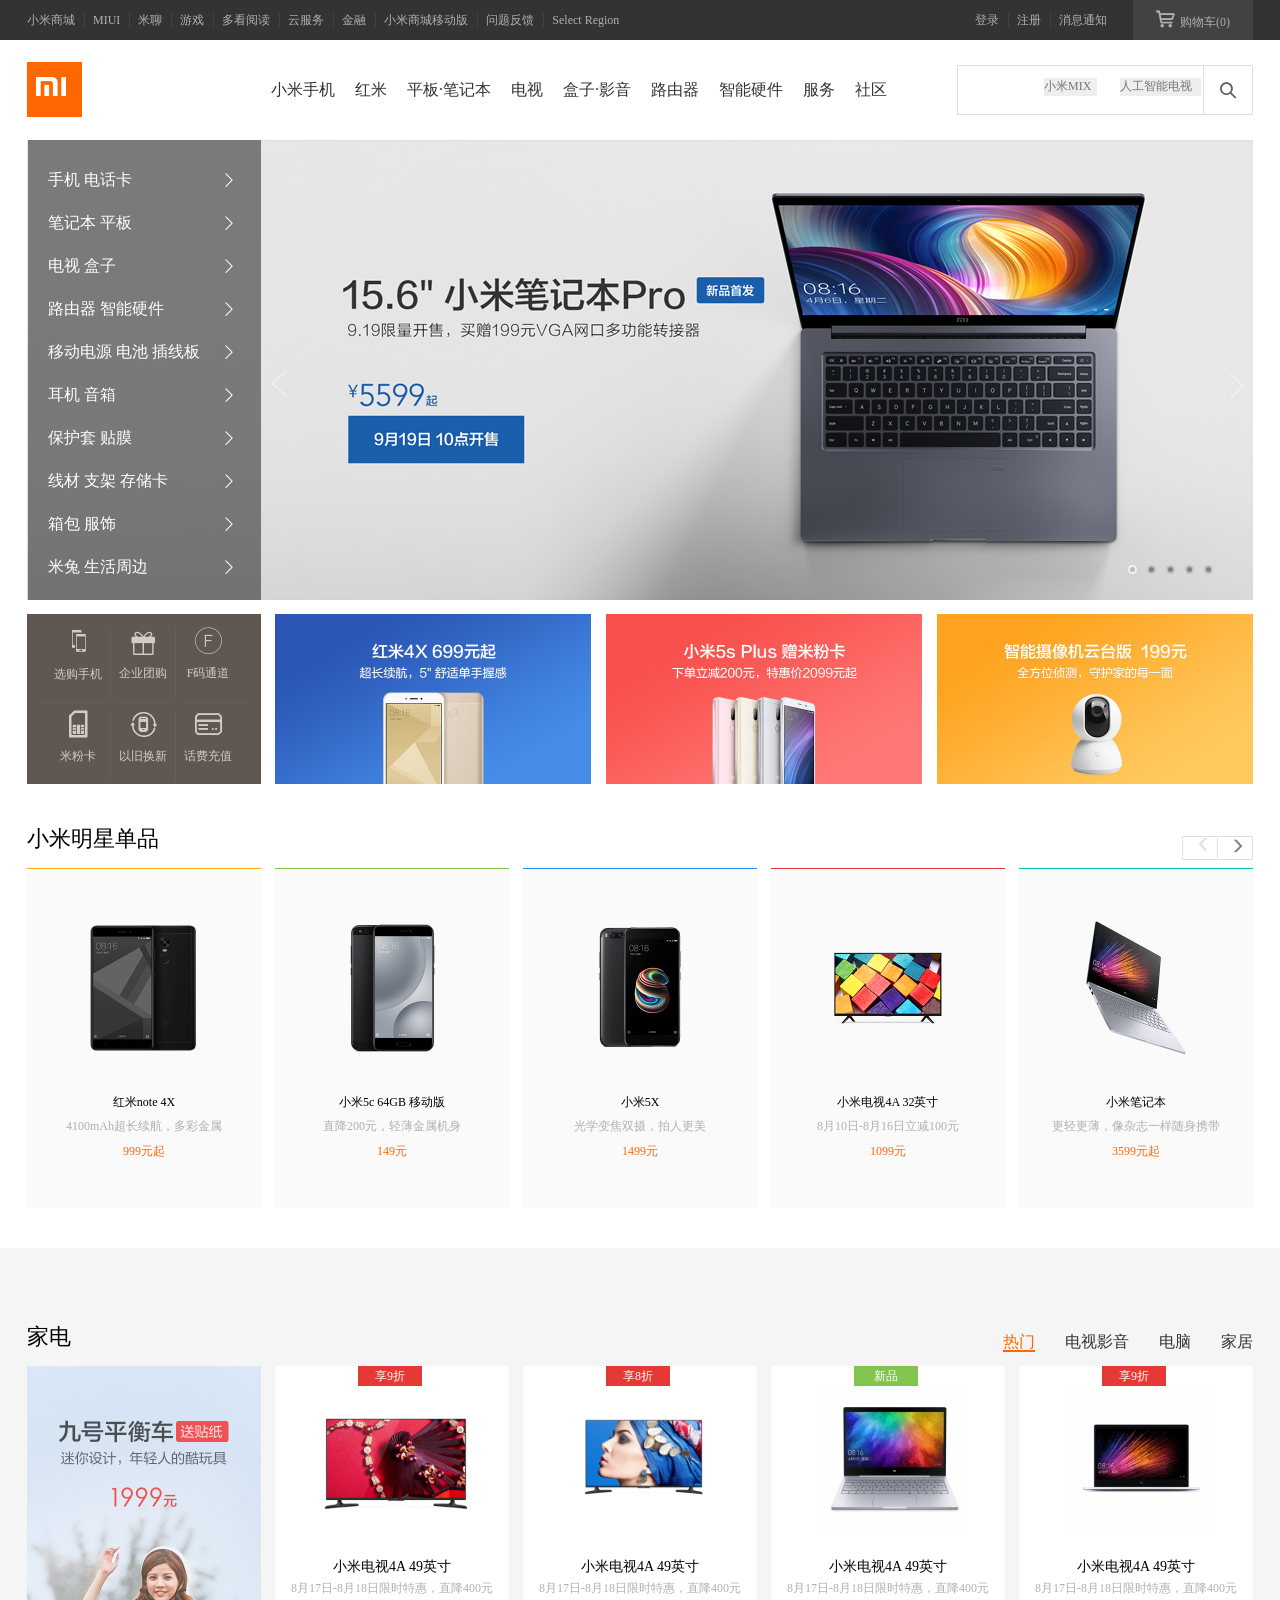
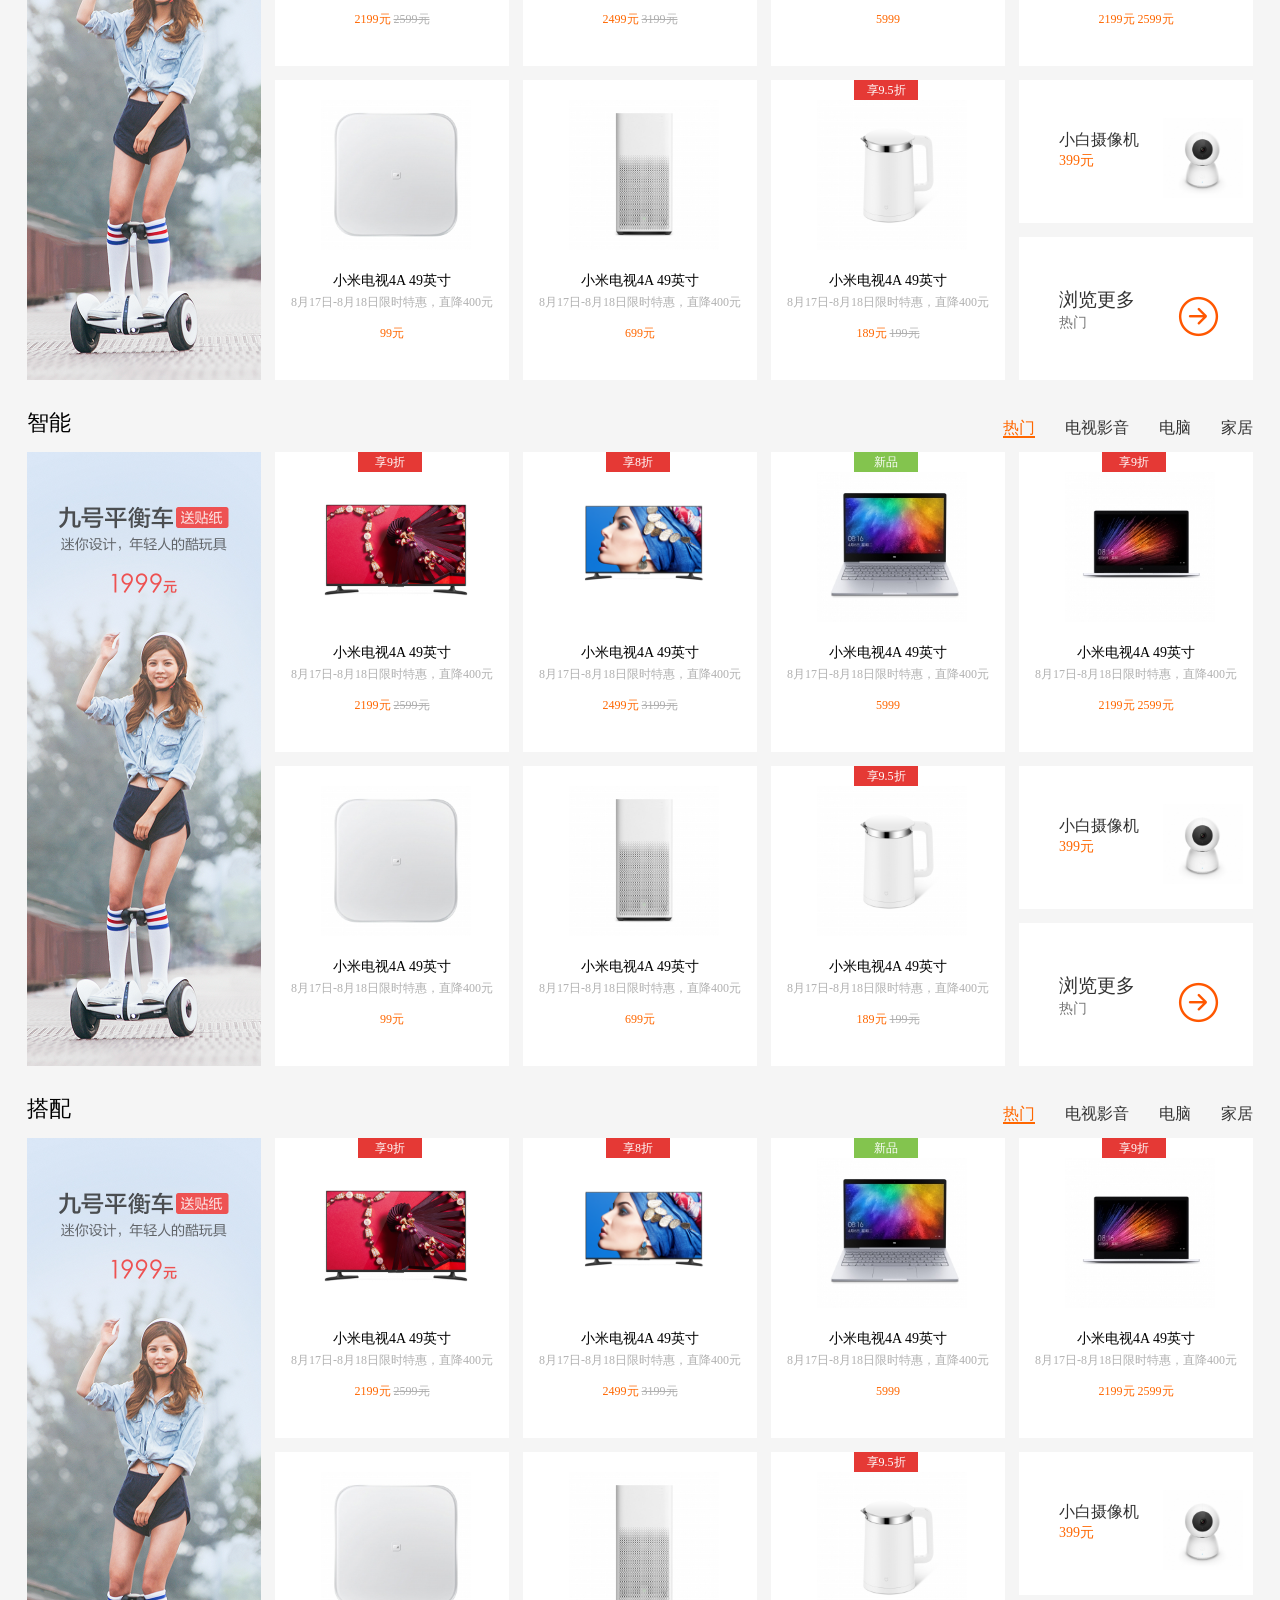
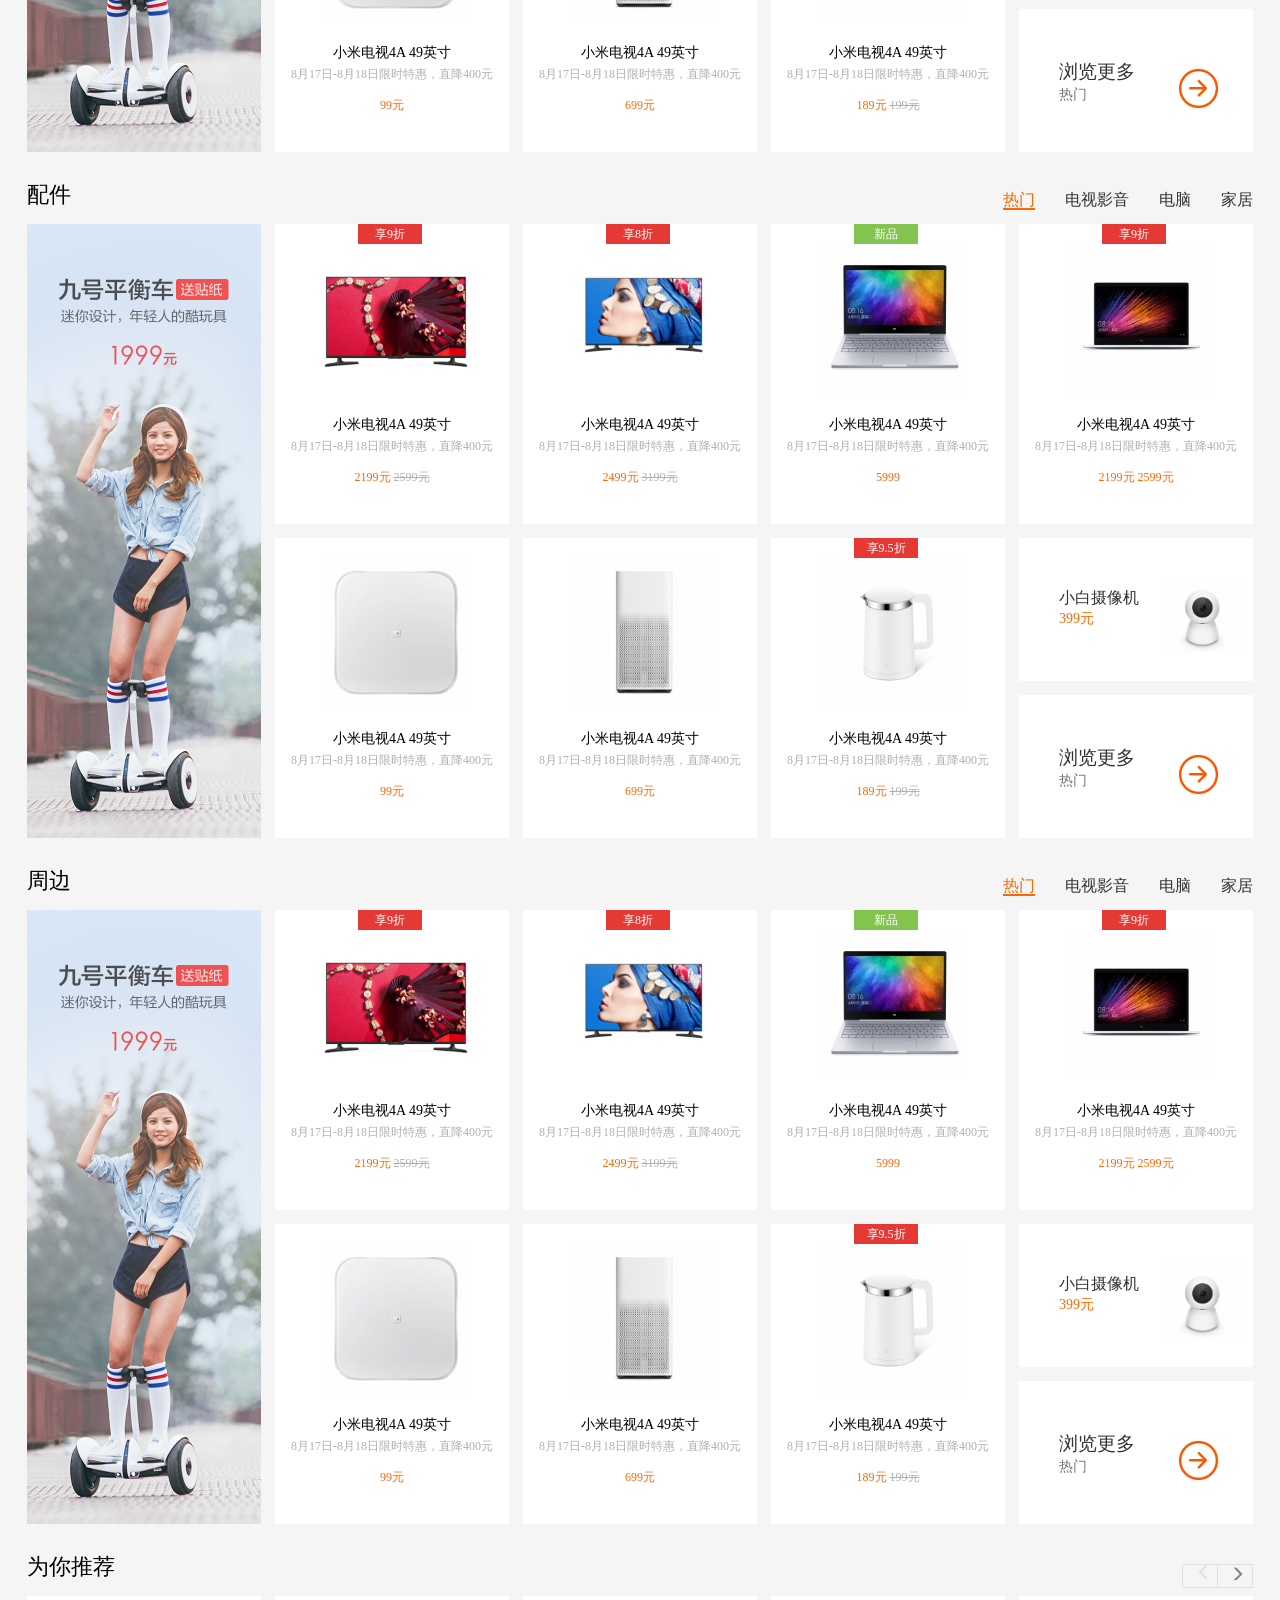
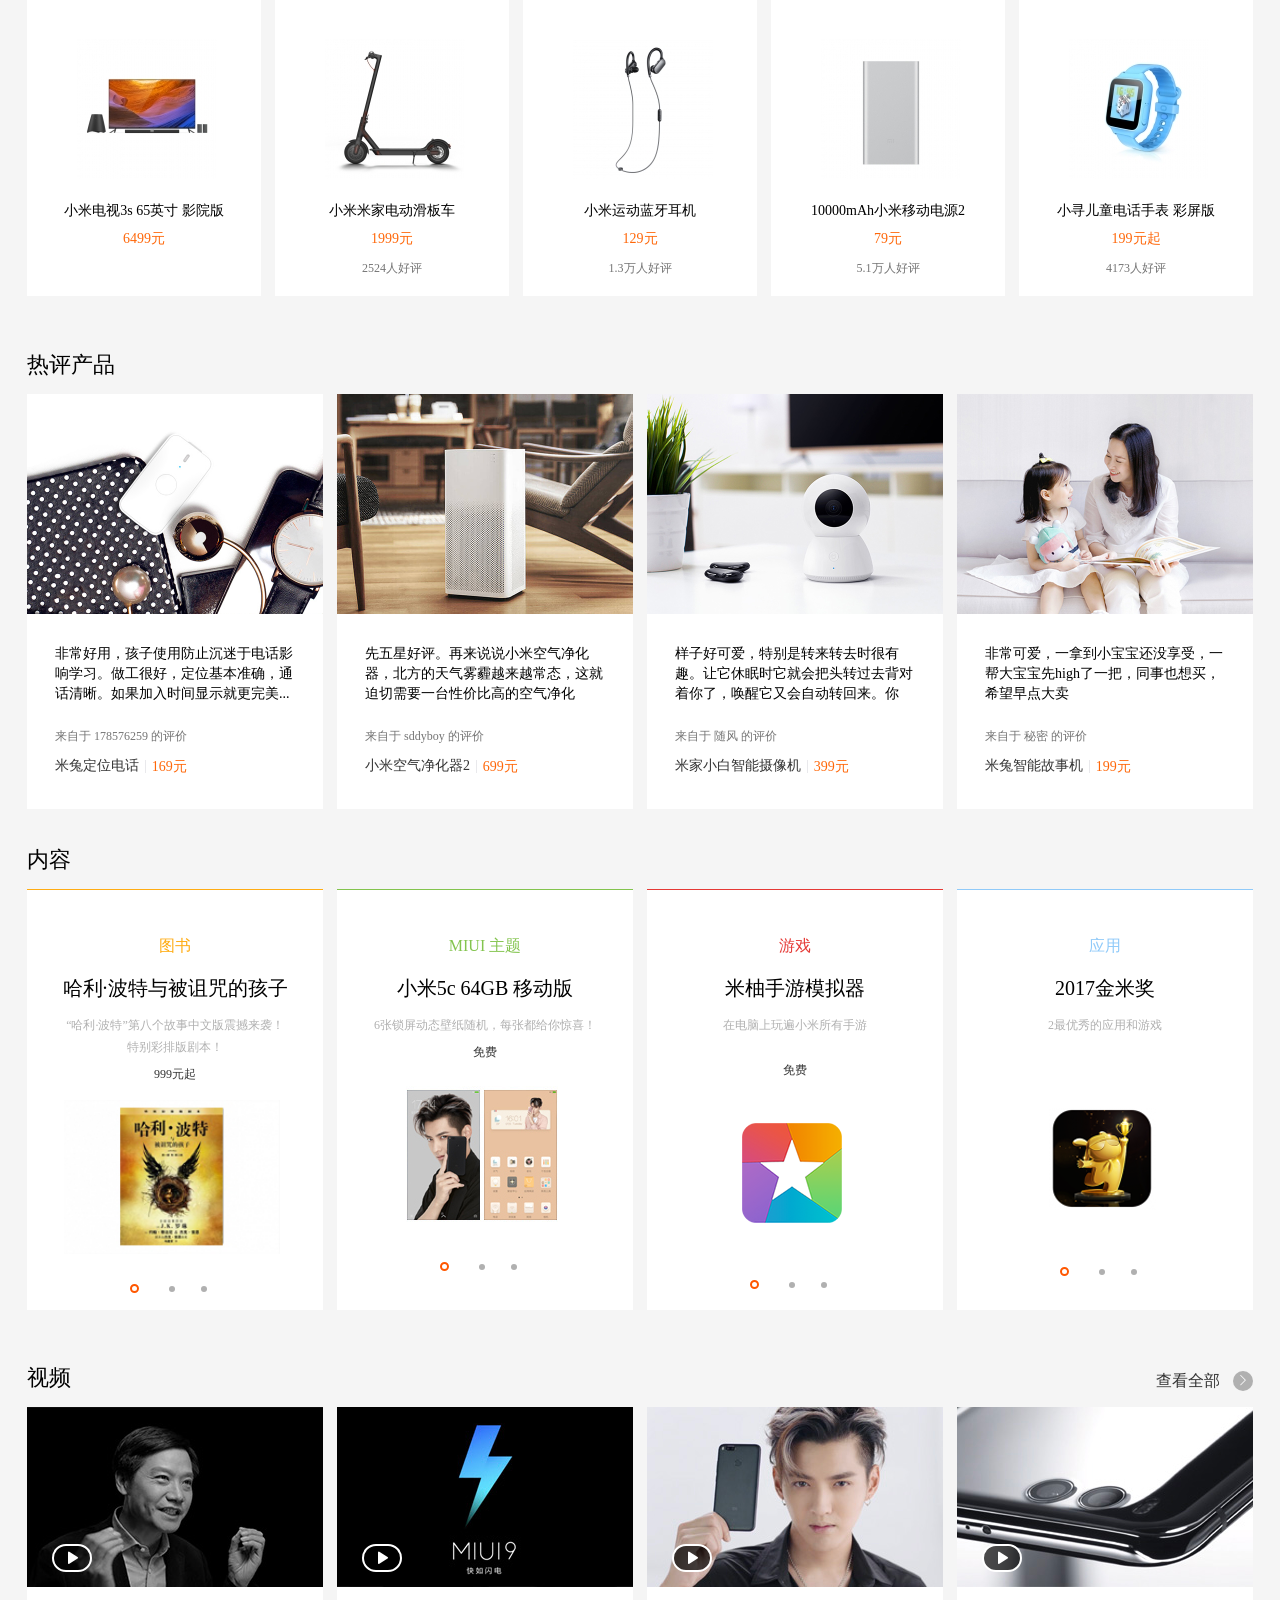
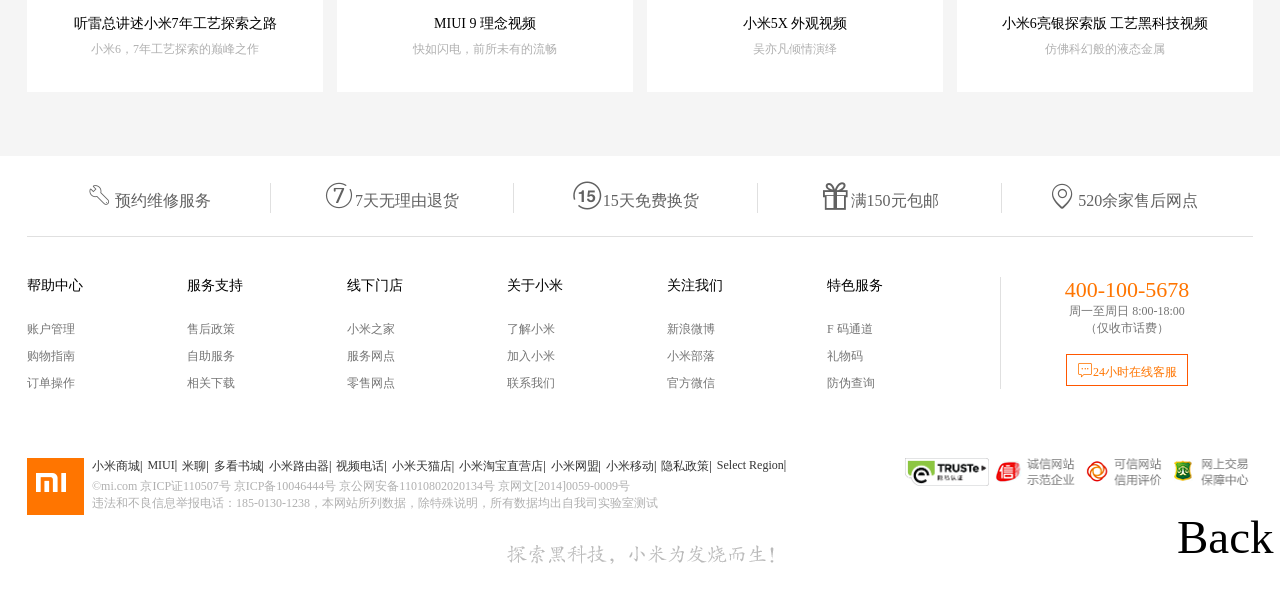
==== commit b99f786a: "'添加轮播图'" ====
--- a/index.html
+++ b/index.html
@@ -6,6 +6,8 @@
 	<link rel="shortcut icon" href="img/title-logo.png">
 	<link rel="stylesheet" href="css/index.css">
 	<link rel="stylesheet" type="text/css" href="iconfont/iconfont.css">
+	<script src="js/index.js"></script>
+	<script src="js/functions.js"></script>
 </head>
 <body>
 	<!-- header开始 -->
@@ -59,19 +61,19 @@
 	<div class="banner">
 		<ul class="banner-img">
 			<li><a href=""><img src="img/banner1.jpg" alt=""></a></li>
-			<li><a href=""><img src="" alt=""></a></li>
-			<li><a href=""><img src="" alt=""></a></li>
-			<li><a href=""><img src="" alt=""></a></li>
-			<li><a href=""><img src="" alt=""></a></li>
+			<li><a href=""><img src="img/banner2.jpg" alt=""></a></li>
+			<li><a href=""><img src="img/banner3.jpg" alt=""></a></li>
+			<li><a href=""><img src="img/banner4.jpg" alt=""></a></li>
+			<li><a href=""><img src="img/banner5.jpg" alt=""></a></li>
 		</ul>
-		<div class="img-left"><a href=""><i class="iconfont icon-zuo"></i></a></div>
-		<div class="img-right"><a href=""><i class="iconfont icon-you"></i></a></div>
+		<div class="img-left"><a href="javascript:void(0);"><i class="iconfont icon-zuo"></i></a></div>
+		<div class="img-right"><a href="javascript:void(0);"><i class="iconfont icon-you"></i></a></div>
 		<ul class="btn-banner">
-			<li><a href=""></a></li>
-			<li><a href=""></a></li>
-			<li><a href=""></a></li>
-			<li><a href=""></a></li>
-			<li  class="btn-last"><a href=""></a></li>
+			<li><a href="javascript:void(0);"></a></li>
+			<li><a href="javascript:void(0);"></a></li>
+			<li><a href="javascript:void(0);"></a></li>
+			<li><a href="javascript:void(0);"></a></li>
+			<li  class="btn-last"><a href="javascript:void(0);"></a></li>
 		</ul>
 		<!-- 侧导航开始 -->
 		<aside>
@@ -81,60 +83,70 @@
 						<span>手机 电话卡</span>
 						<span class="more"><i class="iconfont icon-you"></i></span>
 					</a>
+					<ul class="item">1</ul>
 				</li>
 				<li>
 					<a href="">
 						<span>笔记本 平板</span>
 						<span class="more"><i class="iconfont icon-you"></i></span>
 					</a>
+					<ul class="item">2</ul>
 				</li>
 				<li>
 					<a href="">
 						<span>电视 盒子</span>
 						<span class="more"><i class="iconfont icon-you"></i></span>
 					</a>
+					<ul class="item">3</ul>
 				</li>
 				<li>
 					<a href="">
 						<span>路由器 智能硬件</span>
 						<span class="more"><i class="iconfont icon-you"></i></span>
 					</a>
+					<ul class="item">4</ul>
 				</li>
 				<li>
 					<a href="">
 						<span>移动电源 电池 插线板</span>
 						<span class="more"><i class="iconfont icon-you"></i></span>
 					</a>
+					<ul class="item">5</ul>
 				</li>
 				<li>
 					<a href="">
 						<span>耳机 音箱</span>
 						<span class="more"><i class="iconfont icon-you"></i></span>
 					</a>
+					<ul class="item">6</ul>
 				</li>
 				<li>
 					<a href="">
 						<span>保护套 贴膜</span>
 						<span class="more"><i class="iconfont icon-you"></i></span>
 					</a>
+					<ul class="item">7</ul>
 				</li>
 				<li>
 					<a href="">
 						<span>线材 支架 存储卡</span>
 						<span class="more"><i class="iconfont icon-you"></i></span>
 					</a>
+					<ul class="item">8</ul>
 				</li>
 				<li>
 					<a href="">
 						<span>箱包 服饰</span>
 						<span class="more"><i class="iconfont icon-you"></i></span>
 					</a>
+					<ul class="item">9</ul>
 				</li>
 				<li>
 					<a href="">
 						<span>米兔 生活周边</span>
 						<span class="more"><i class="iconfont icon-you"></i></span>
 					</a>
+					<ul class="item">10</ul>
 				</li>
 			</ul>
 		</aside>
--- a/css/index.css
+++ b/css/index.css
@@ -189,6 +189,7 @@
 	position: absolute;
 	top: 0;
 	left: 0;
+	transition: all 0.5s;
 }
 .banner-img img{
 	display: block;
@@ -241,6 +242,7 @@
 	color: #A6A7A8;
 	line-height: 69px;
 /*     background: black; */
+	z-index:6; 
 }
 .banner .img-left:hover{
 	width: 41px;
@@ -259,6 +261,7 @@
 	top: 210px;
 	right: 0px;
 	line-height: 69px;
+	z-index: 6;
 
 /* 	background: black; */
 }
@@ -269,17 +272,23 @@
 	position: absolute;
 	bottom: 25px;
 	right: 35px;
-}
-.btn-banner li a{
+	z-index: 6;
+}
+.btn-banner li{
 	width: 5px;
 	height: 5px;
-	background:rgba(0,0,0,0.4);;
+	background:rgba(0,0,0,0.4);
 	border: 2px solid rgba(255,255,255,0.5);
 	border-radius: 50%;
 	float: left;
 	margin-right: 10px;
 }
-.btn-banner li a:hover{
+.btn-banner li a{
+	display: block;
+	width: 100%;
+	height: 100%;
+}
+.btn-banner li:hover{
 	background:rgba(159,162,166,0.5);
 	border: 2px solid rgba(255,255,255,0.8);
 }
@@ -297,10 +306,13 @@
 	top: 0;
 	left: 1px;
 	padding:18px 0 20px;
+	z-index: 6;
 }
 .banner-left{
 	width: 100%;
 	height: 100%;
+	/* position: relative; */
+	/* z-index: 6; */
 
 }
 .banner-left li{
@@ -322,7 +334,17 @@
 .banner-left .more{
 	float: right;
 	margin-right: 24px;
-}  
+} 
+.banner-left li>.item{
+	width: 800px;
+	height: 100%;
+	background: #fff;
+	position: absolute;
+	left: 234px;
+	top: 0;
+	display: none;
+	z-index: 20;	
+} 
 /* banner结束 */
 /* 1开始 */
 .center{
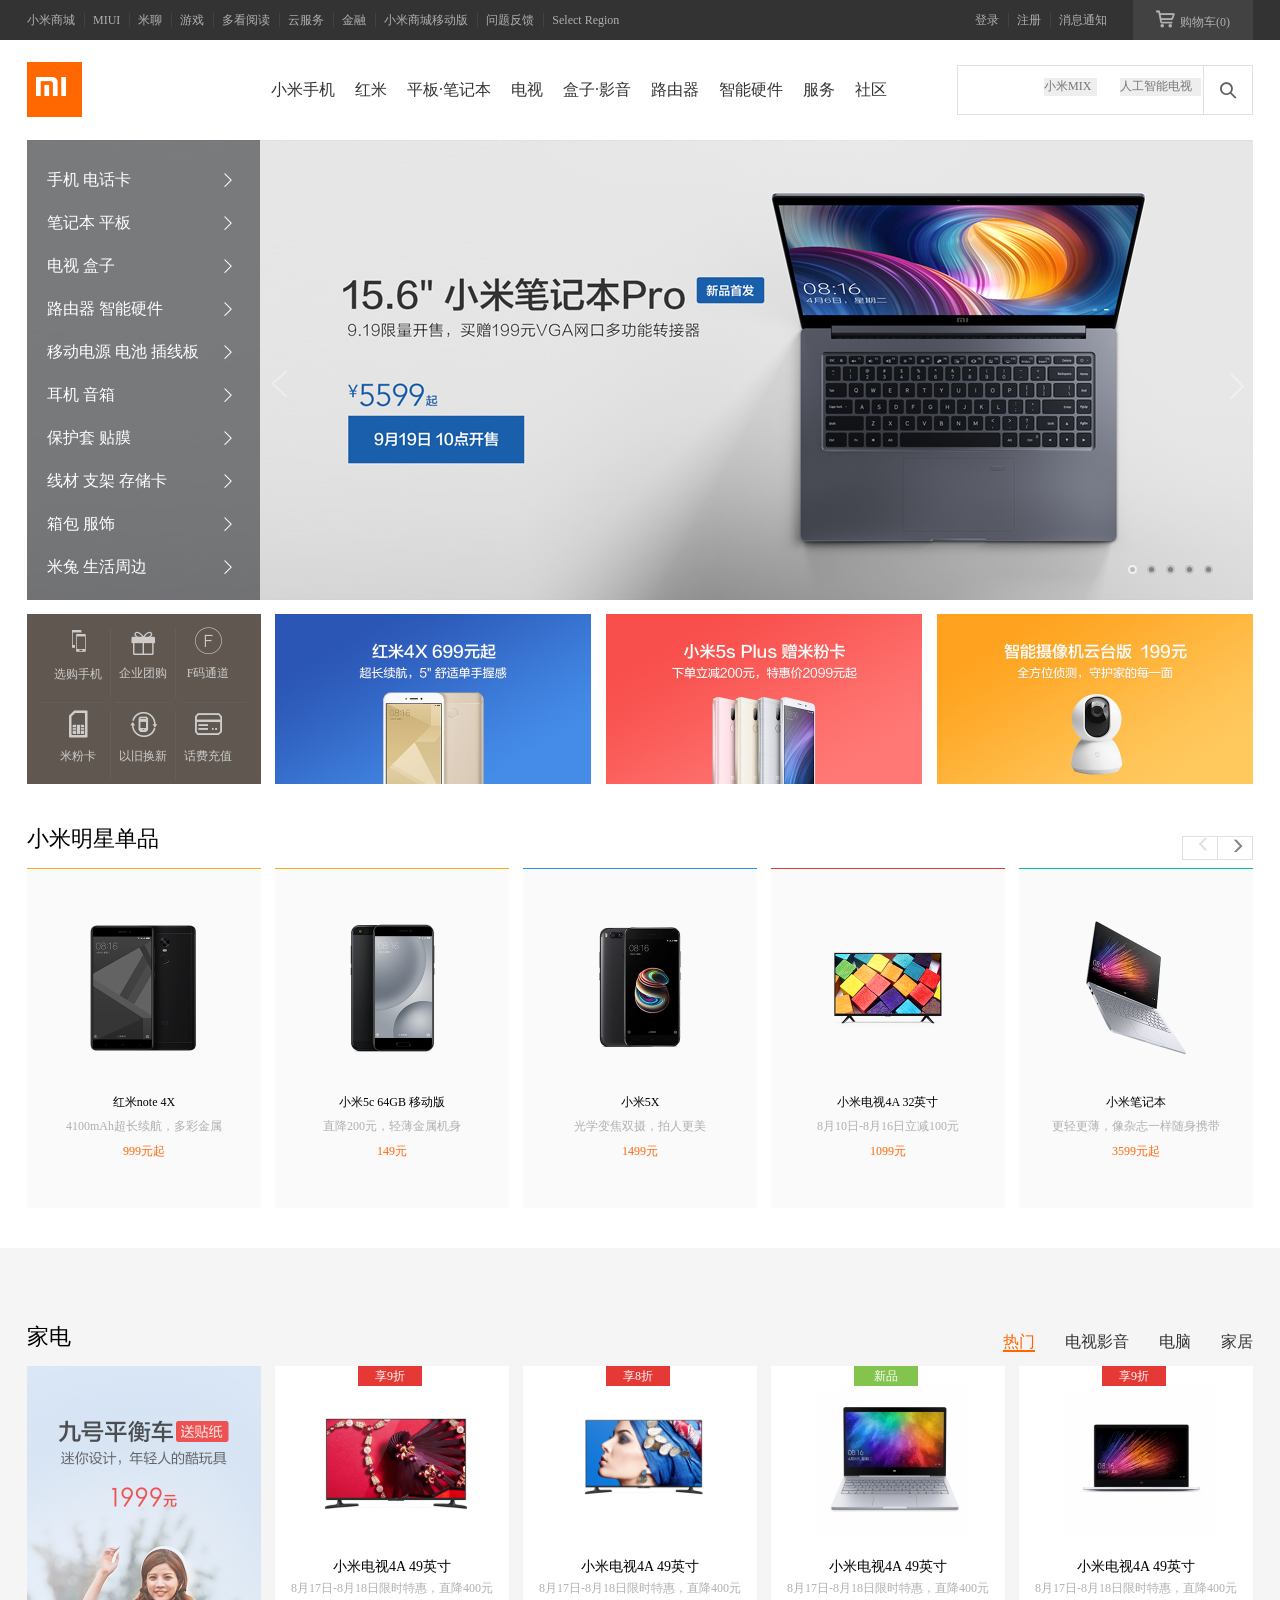
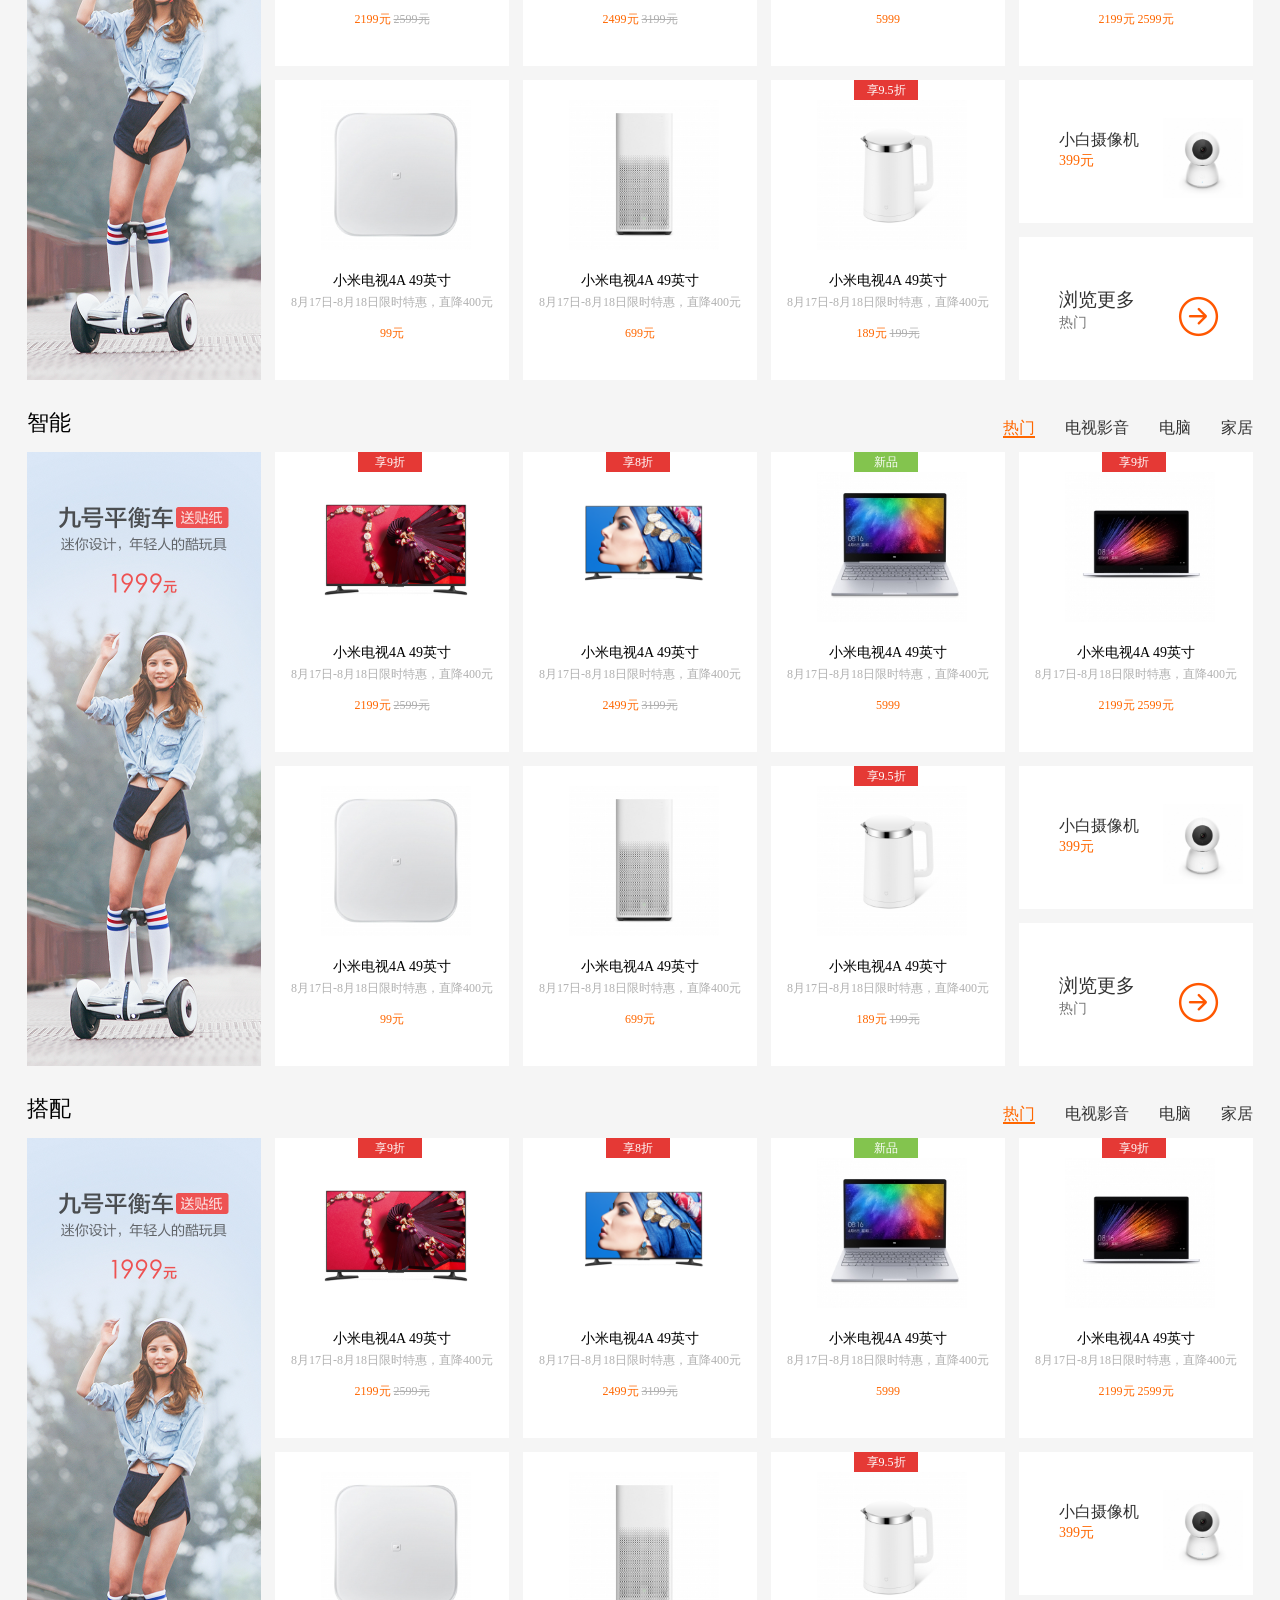
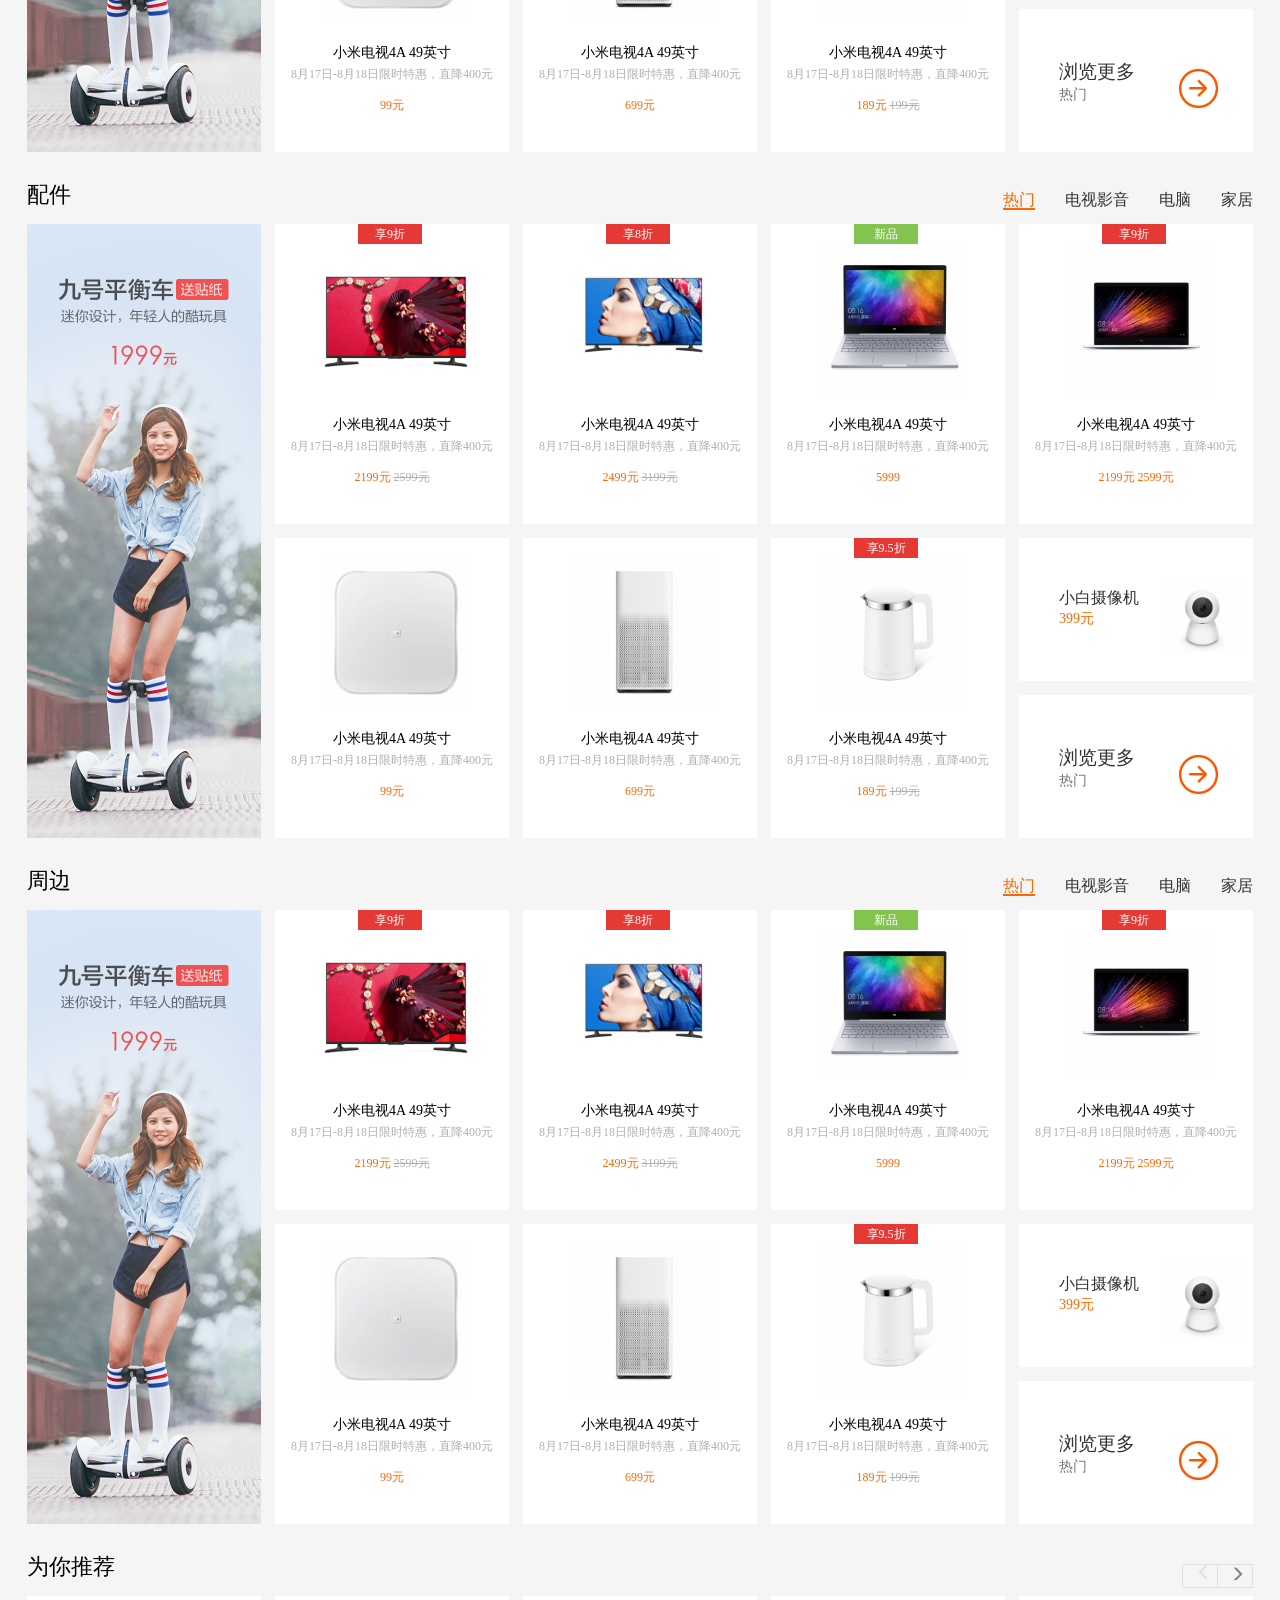
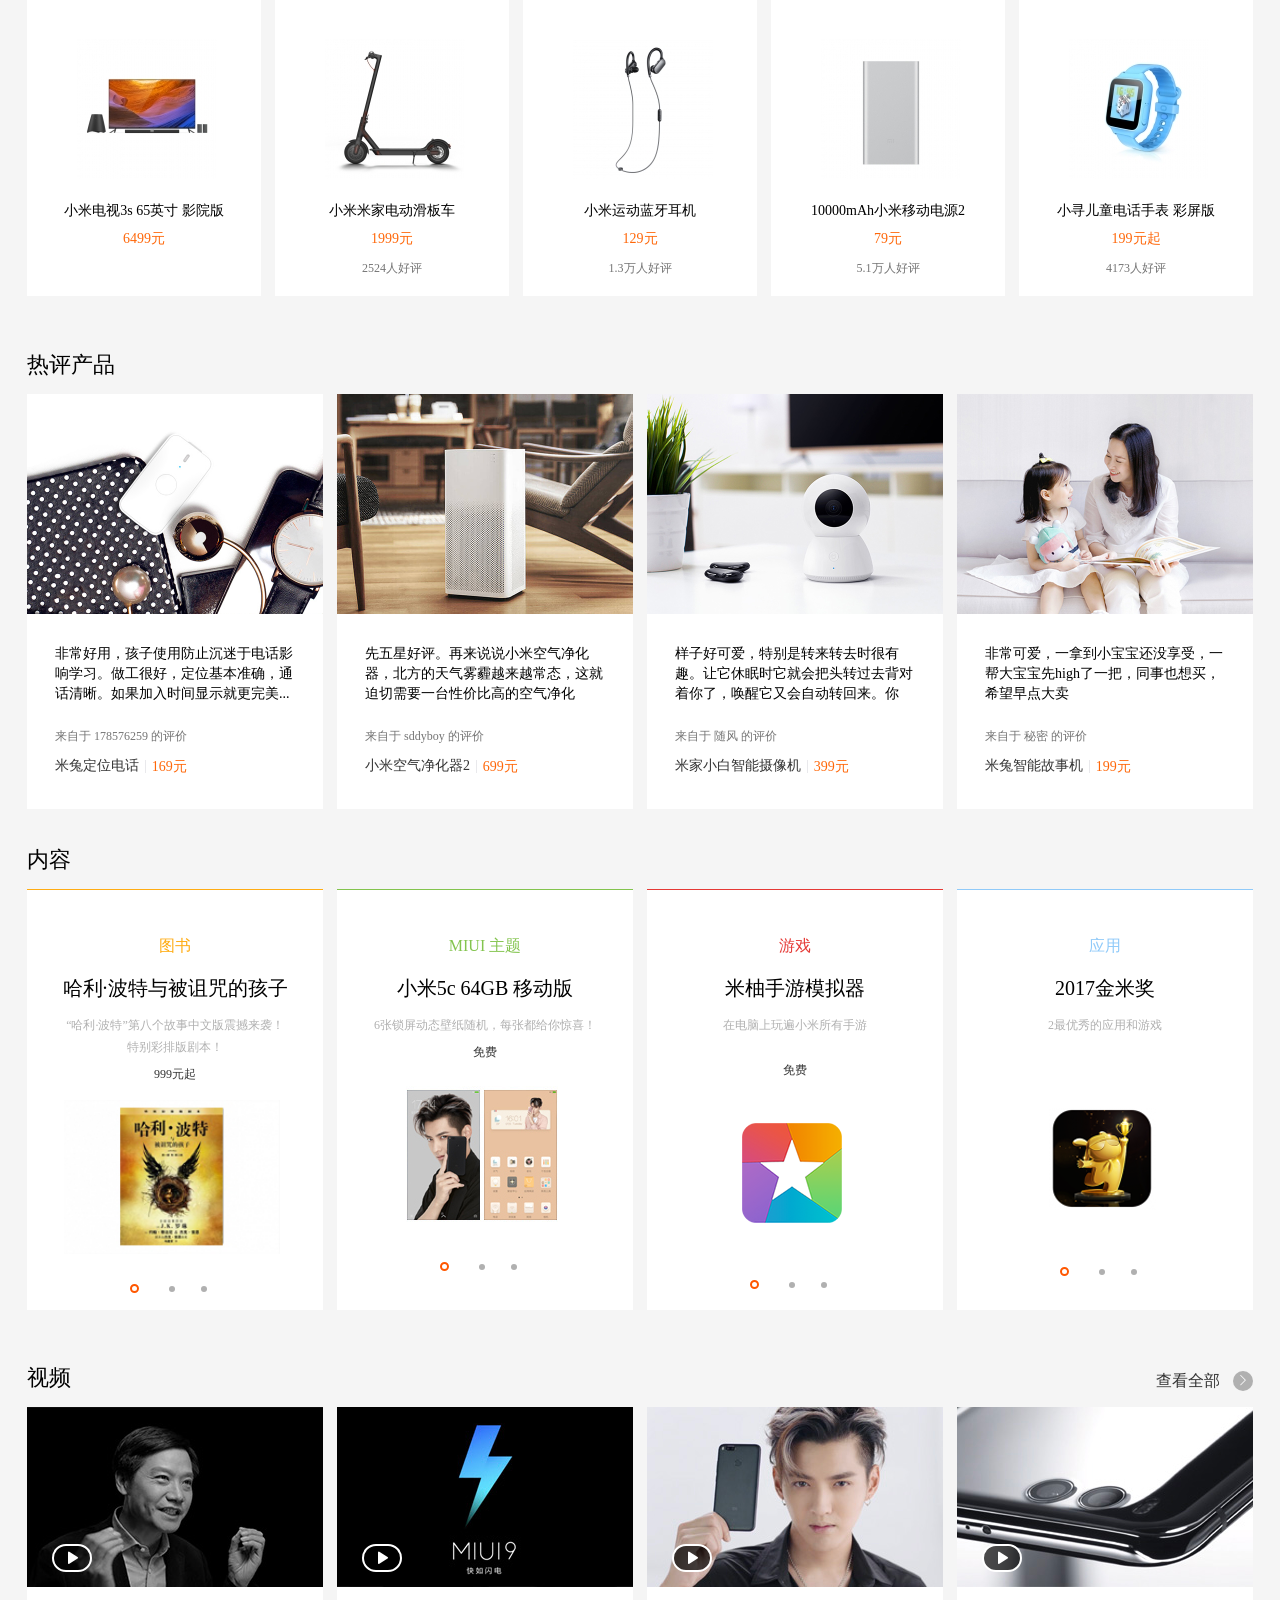
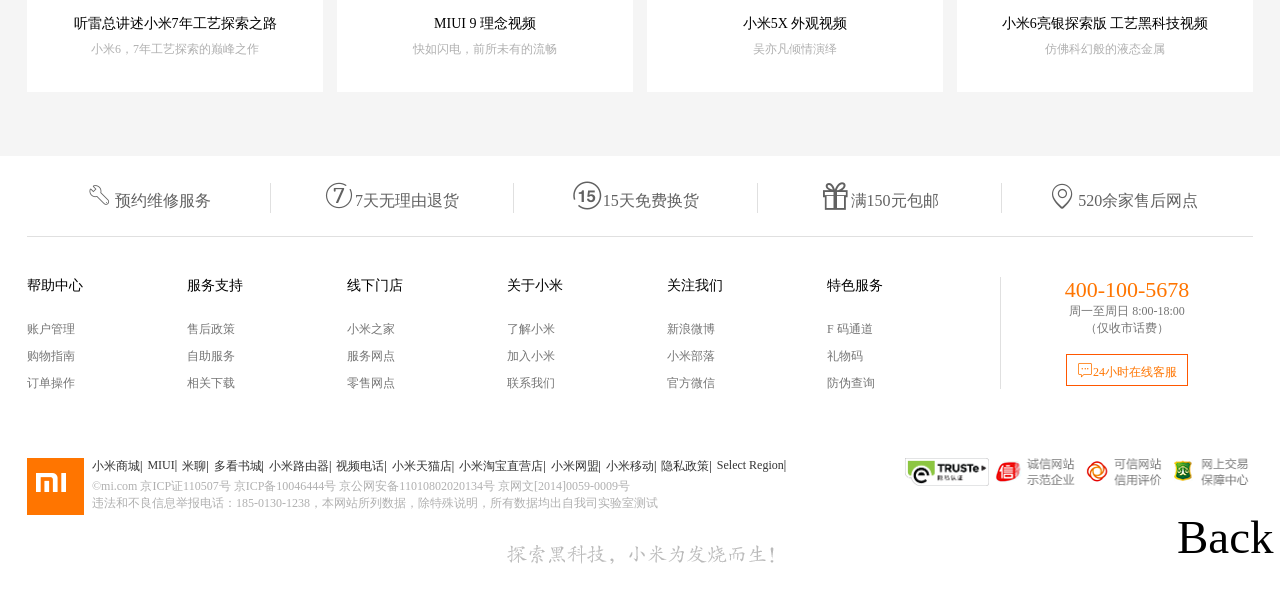
==== commit 871d2af7: "'轮播图'" ====
--- a/index.html
+++ b/index.html
@@ -8,6 +8,7 @@
 	<link rel="stylesheet" type="text/css" href="iconfont/iconfont.css">
 	<script src="js/index.js"></script>
 	<script src="js/functions.js"></script>
+	<script src="js/animate.js"></script>
 </head>
 <body>
 	<!-- header开始 -->
@@ -181,7 +182,7 @@
     	<div class="title">
     		<h2>小米明星单品</h2>
 			<div class="btn-left">
-				<a  href=""class="iconfont icon-xiangyou"></a>
+				<a  class="iconfont icon-xiangyou"></a>
 			</div>
 			<div class="btn-right">
 				<a  class="iconfont icon-xiangzuo"></a>
@@ -195,11 +196,12 @@
 	    			<p class="miaoshu">4100mAh超长续航，多彩金属</p>
 	    			<p class="jiage">999元起</p>
     			</li>
-    			<li class="two">
+    			<li class="one">
 	    			<a href="" class="aimg"><img src="img/star-2.png" alt=""></a>
 	    			<a href=""><p>小米5c 64GB 移动版</p></a>
 	    			<p class="miaoshu">直降200元，轻薄金属机身</p>
-	    			<p class="jiage">149元</p></li>
+	    			<p class="jiage">149元</p>
+    			</li>
     			<li class="three">
 	    			<a href=""  class="aimg"><img src="img/star-3.png
 	    			" alt=""></a>
@@ -218,6 +220,32 @@
 	    			<a href=""><p>小米笔记本</p></a>
 	    			<p class="miaoshu">更轻更薄，像杂志一样随身携带</p>
 	    			<p class="jiage">3599元起</p>
+    			</li>
+    			<li class="two">
+	    			<a href="" class="aimg"><img src="img/star-2.png" alt=""></a>
+	    			<a href=""><p>小米5c 64GB 移动版</p></a>
+	    			<p class="miaoshu">直降200元，轻薄金属机身</p>
+	    			<p class="jiage">149元</p>
+    			</li><li class="two">
+	    			<a href="" class="aimg"><img src="img/star-2.png" alt=""></a>
+	    			<a href=""><p>小米5c 64GB 移动版</p></a>
+	    			<p class="miaoshu">直降200元，轻薄金属机身</p>
+	    			<p class="jiage">149元</p>
+    			</li><li class="two">
+	    			<a href="" class="aimg"><img src="img/star-2.png" alt=""></a>
+	    			<a href=""><p>小米5c 64GB 移动版</p></a>
+	    			<p class="miaoshu">直降200元，轻薄金属机身</p>
+	    			<p class="jiage">149元</p>
+    			</li><li class="two">
+	    			<a href="" class="aimg"><img src="img/star-2.png" alt=""></a>
+	    			<a href=""><p>小米5c 64GB 移动版</p></a>
+	    			<p class="miaoshu">直降200元，轻薄金属机身</p>
+	    			<p class="jiage">149元</p>
+    			</li><li class="two">
+	    			<a href="" class="aimg"><img src="img/star-2.png" alt=""></a>
+	    			<a href=""><p>小米5c 64GB 移动版</p></a>
+	    			<p class="miaoshu">直降200元，轻薄金属机身</p>
+	    			<p class="jiage">149元</p>
     			</li>
     		</ul>
     	</div>
--- a/css/index.css
+++ b/css/index.css
@@ -182,14 +182,21 @@
 	width: 1226px;
 	height: 460px;
 	position: relative;
+	overflow: hidden;
 }
 .banner-img li{
 	width: 1226px;
 	height: 460px;
 	position: absolute;
-	top: 0;
+	top: 0; 
+	left: 100%;
 	left: 0;
 	transition: all 0.5s;
+	/* opacity: 1; */
+}
+.banner-img li:first-child{
+	/* opacity: 1; */
+	left: 0;
 }
 .banner-img img{
 	display: block;
@@ -304,7 +311,7 @@
 	background: rgba(15, 16, 20, 0.5);
 	position: absolute;
 	top: 0;
-	left: 1px;
+	left: 0;
 	padding:18px 0 20px;
 	z-index: 6;
 }
@@ -453,14 +460,15 @@
 /* 明星单品开始 */
 
 .star{
-   width: 1226px;
+   width: 100%;
    height: 398px;
    margin: 0 auto;
    padding-bottom: 40px;
 }
 .title{
-	width: 100%;
+	width: 1226px;
 	height: 58px;
+	margin: 0 auto;
 }
 h2{ 
 	font-weight: 200;
@@ -486,10 +494,15 @@
 .star-bottom{
 	width: 1226px;
 	height: 340px;
+	margin: 0 auto;
+	overflow: hidden;
 }
 .star-bottom ul{
-    width: 1226px;
+    width: 2470px;
 	height: 340px;
+	
+	/* margin: 0 auto; */
+
 }
 .star-box li{
 	width: 234px;
@@ -542,6 +555,9 @@
 }
 .star-box .last{
 	border-top:1px solid #00c0a5;
+	margin-right: 0;
+}
+.star-box li:last-of-type{
 	margin-right: 0;
 }
 /* 明星单品结束 */
@@ -788,7 +804,7 @@
    margin: 0 auto 40px;
    padding-bottom: 22px;
 }
-.title{
+.recommend .title{
 	width: 100%;
 	height: 58px;
 }
@@ -874,7 +890,7 @@
    margin: 0 auto;
    padding-bottom: 22px;
 }
-.title{
+.hot>.title{
 	width: 100%;
 	height: 58px;
 }
@@ -984,7 +1000,7 @@
    margin: 0 auto;
    padding-bottom: 40px;
 }
-.title{
+.content>.title{
 	width: 100%;
 	height: 58px;
 }
@@ -1198,7 +1214,7 @@
    margin: 0 auto;
    padding-bottom: 40px;
 }
-.title{
+.video>.title{
 	width: 100%;
 	height: 58px;
 }
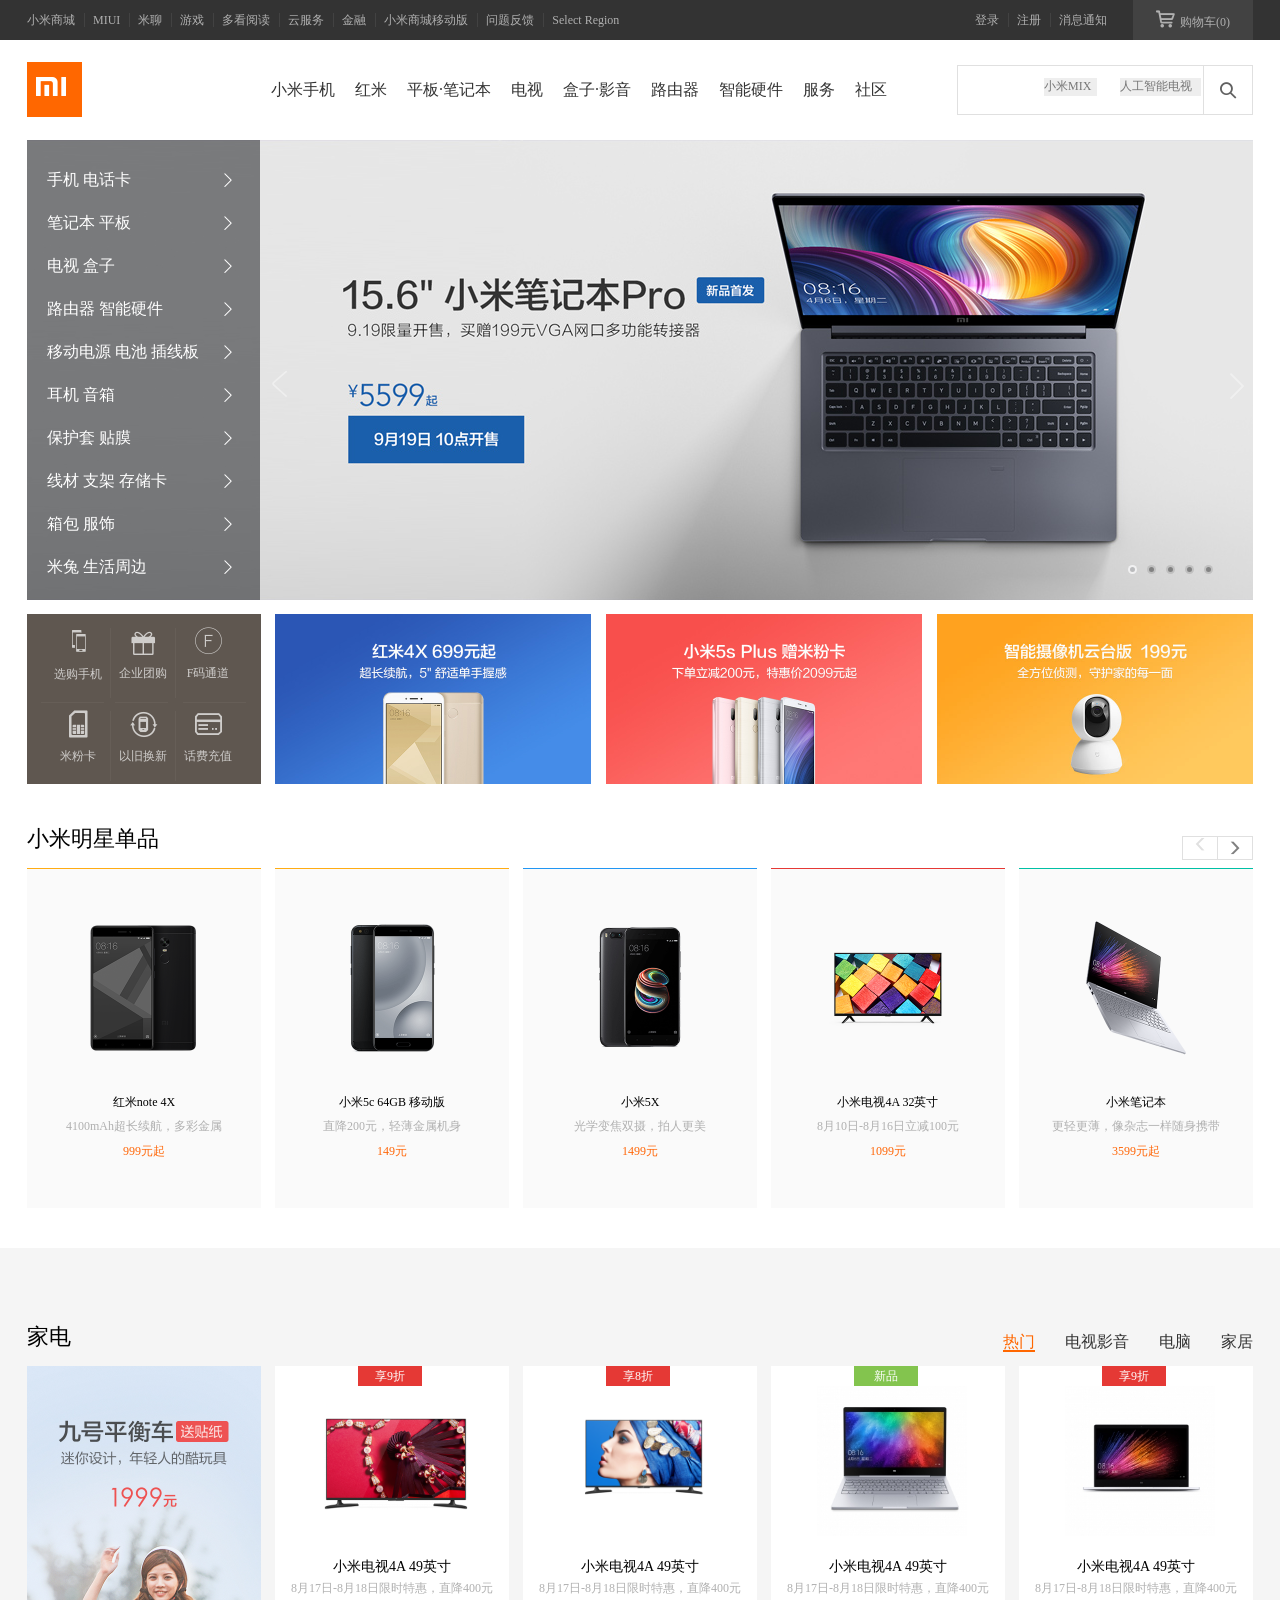
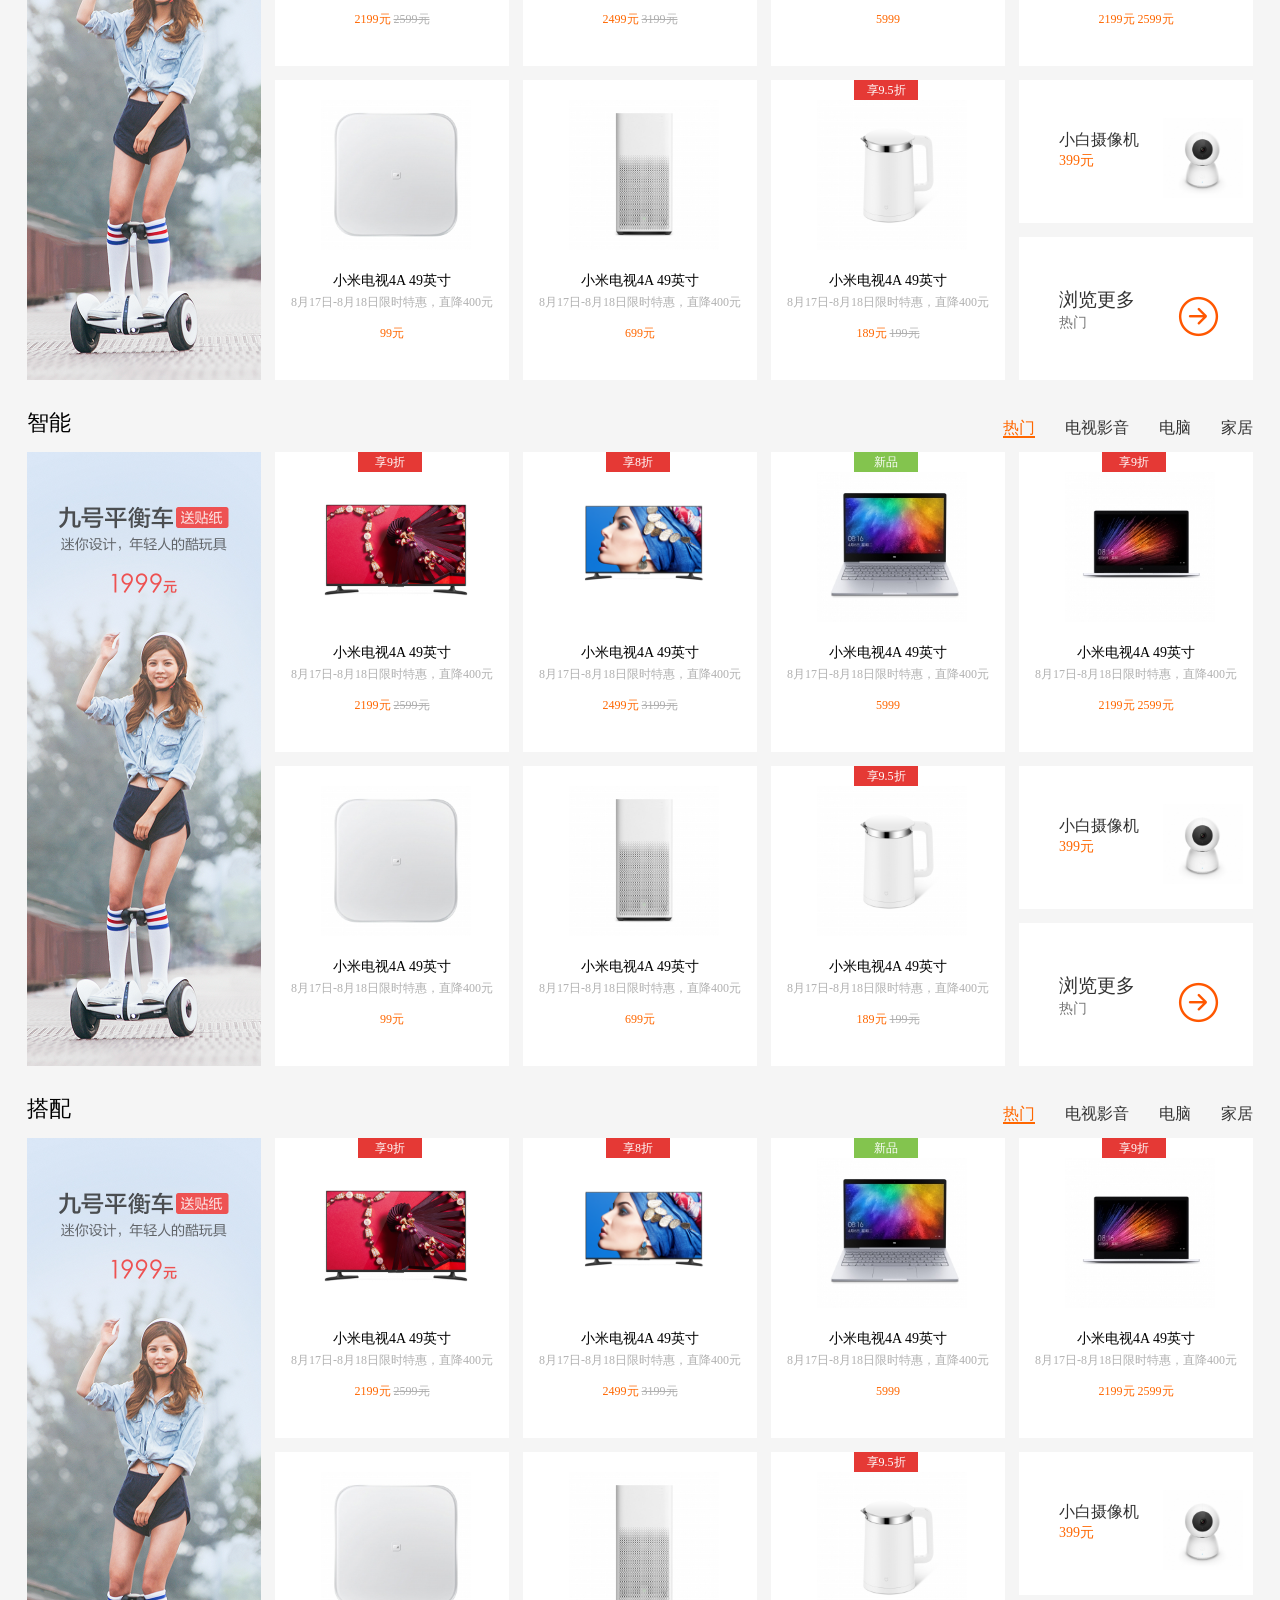
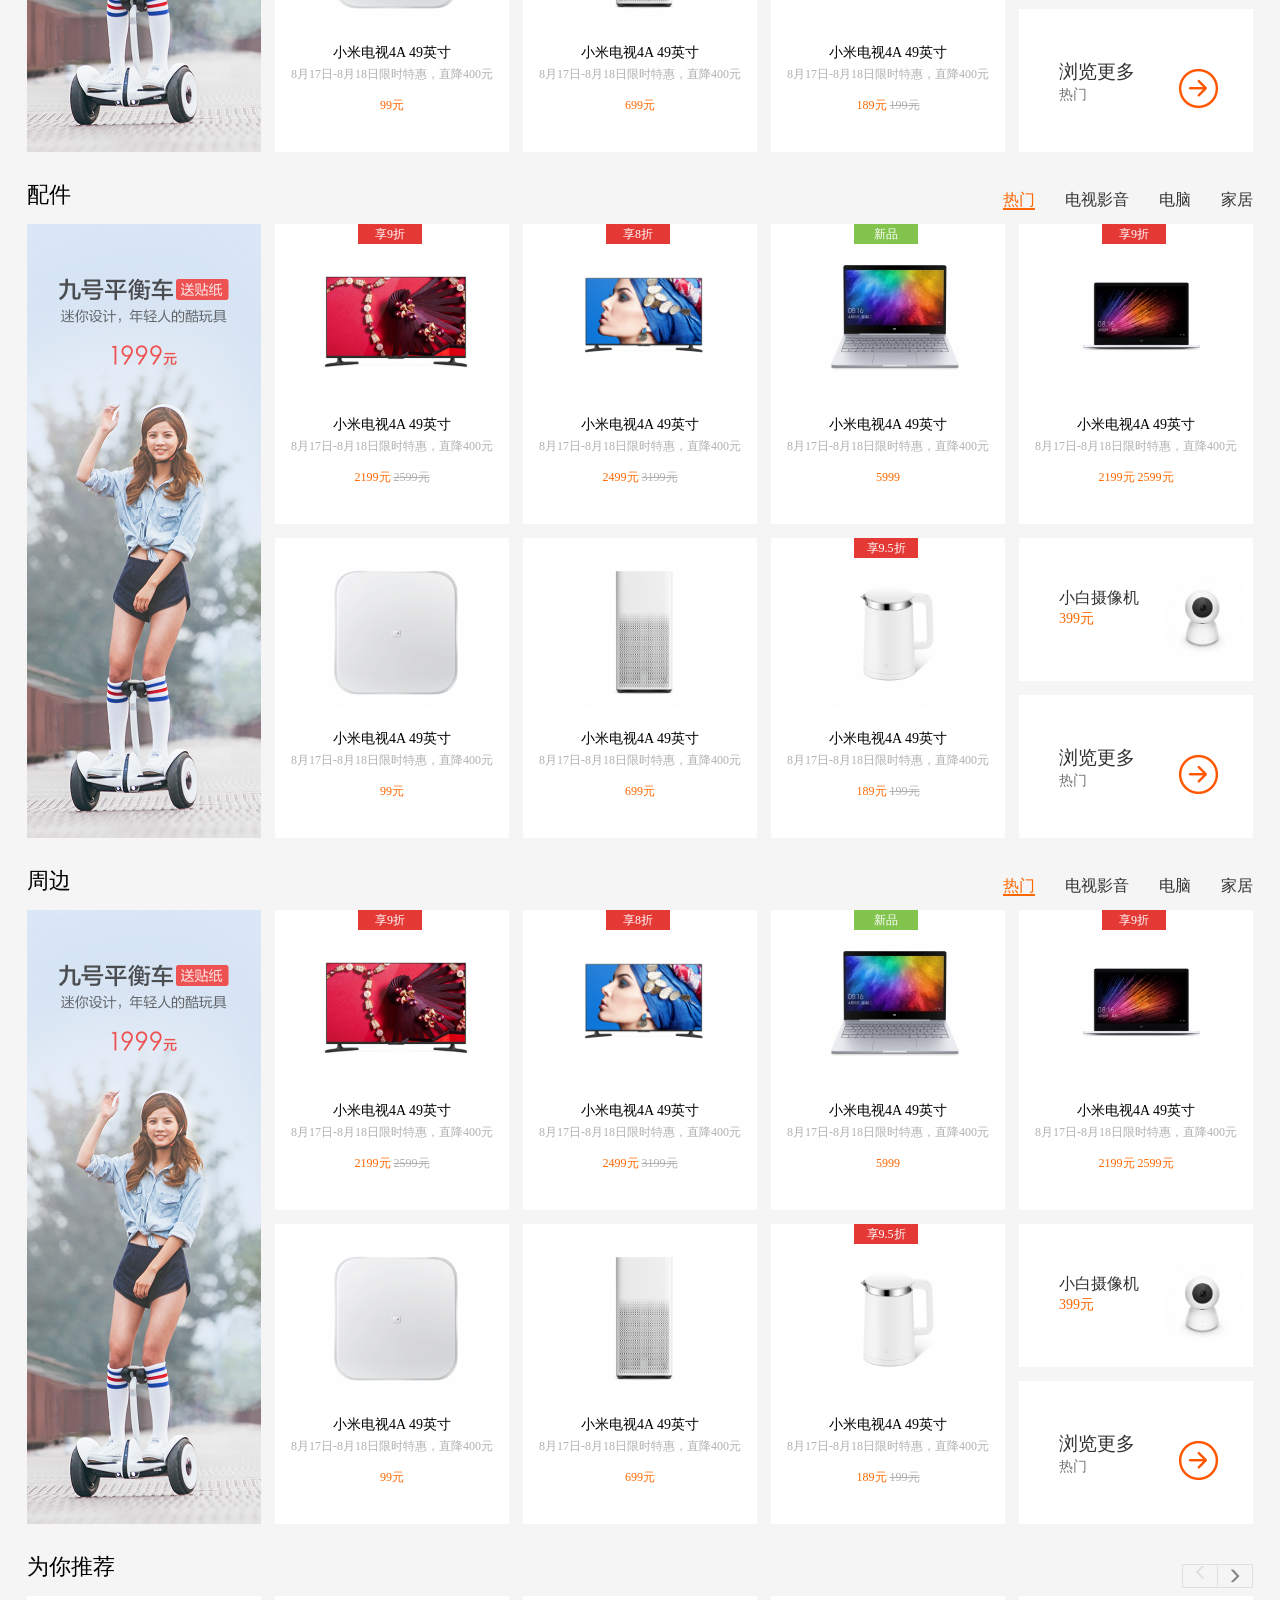
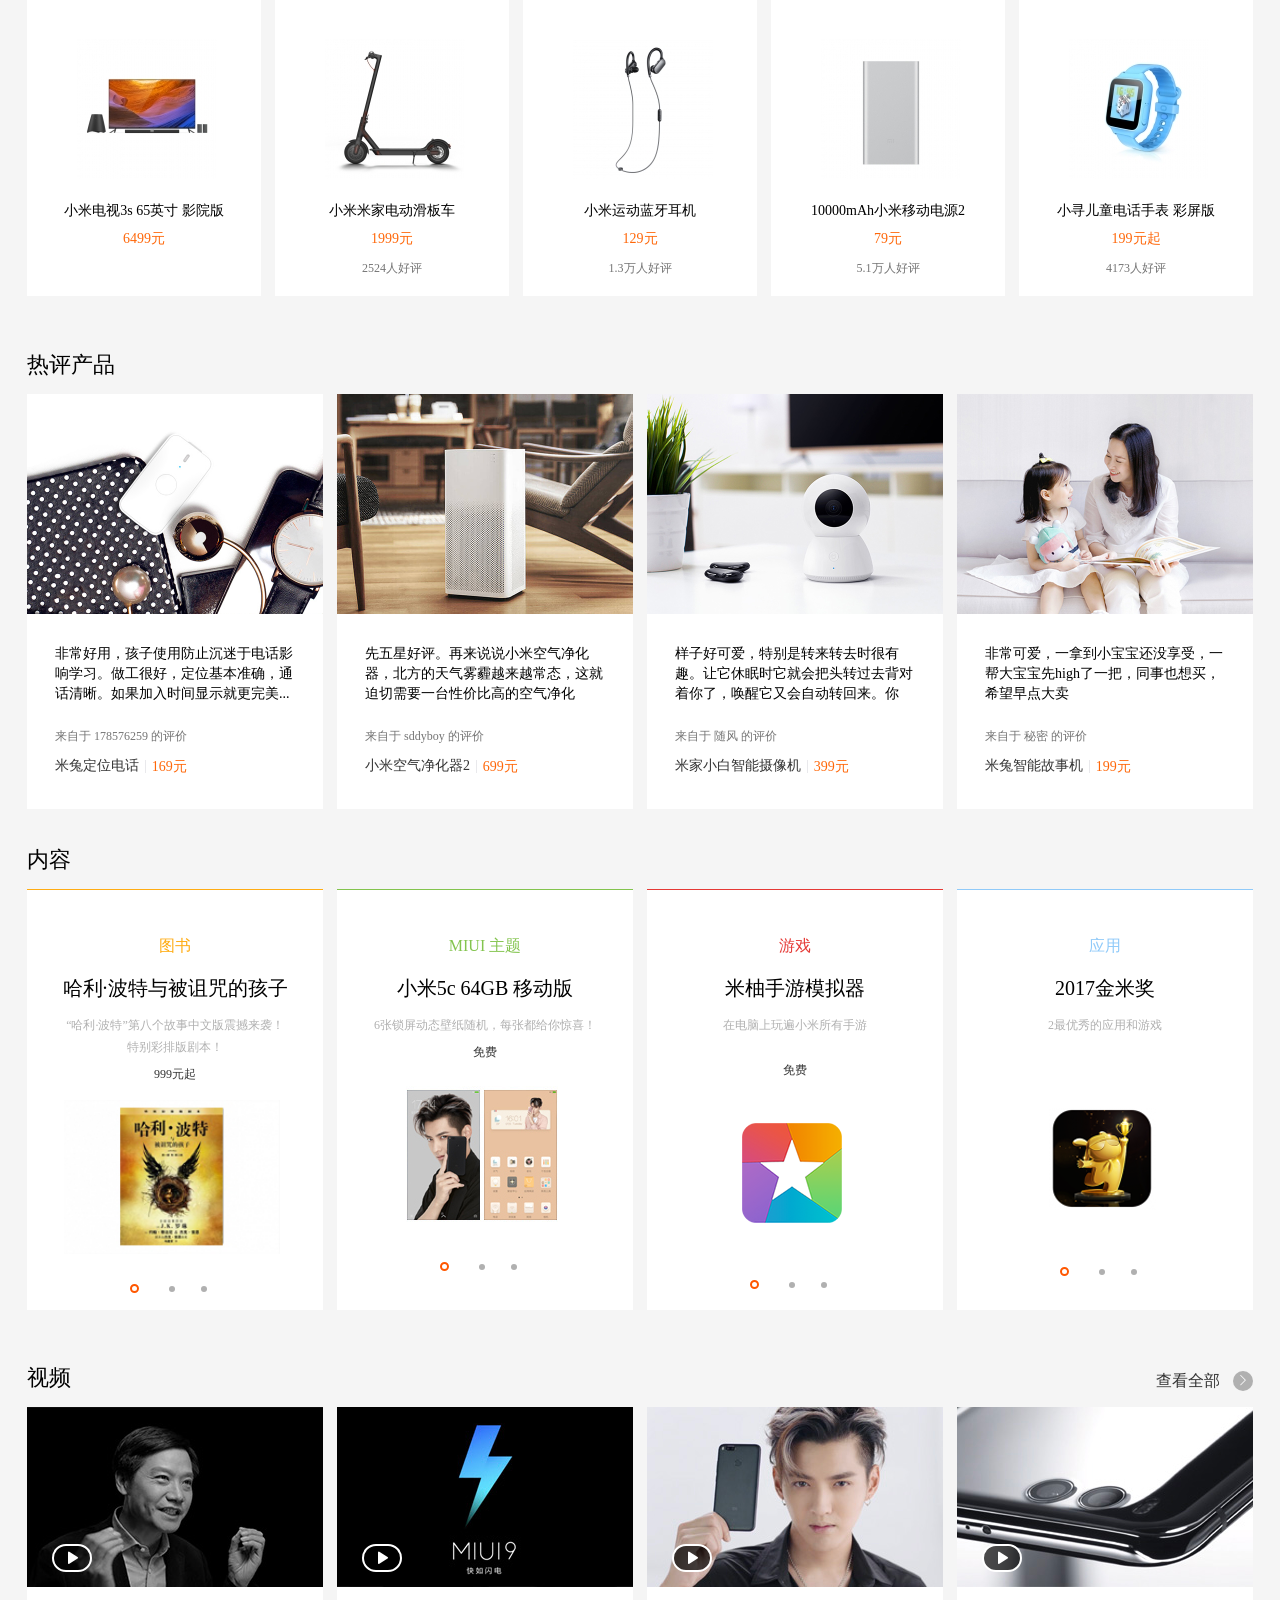
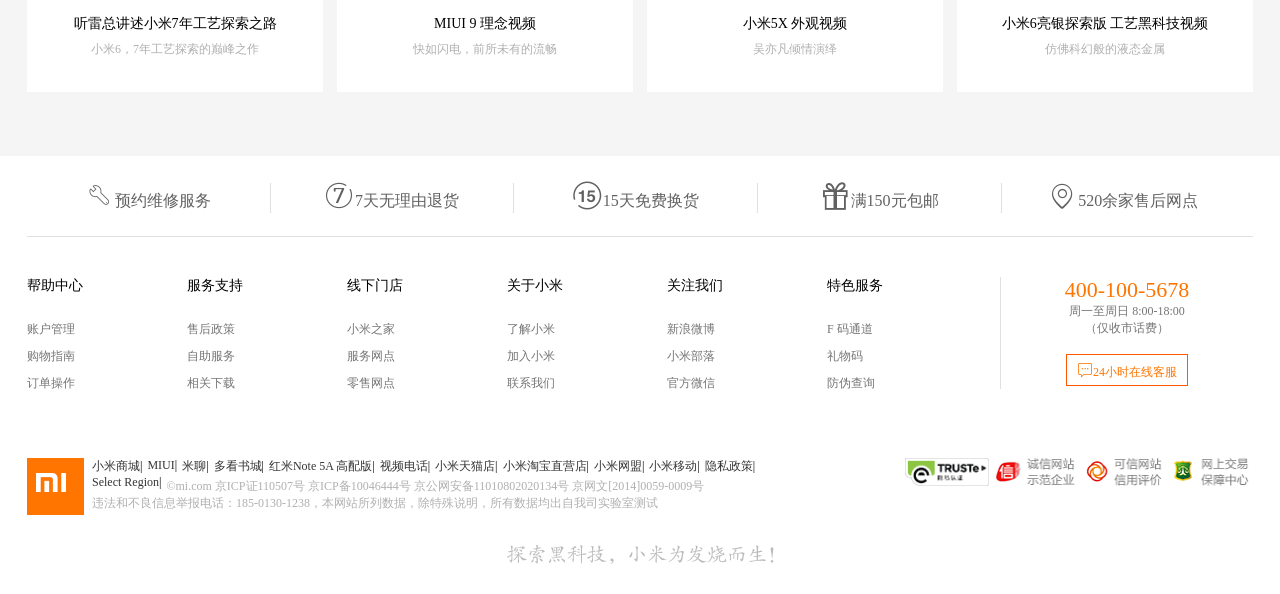
==== commit 79a1bfd3: "'小米最终版1.0'" ====
--- a/index.html
+++ b/index.html
@@ -36,16 +36,297 @@
 	</header>
 	<!-- header结束 -->
 	<!-- nav开始 -->
+	<section class="nav">
 	<nav>
 		<a href=""><div class="logo"></div></a>
 		<ul class="nav-center">
-			<li><a href="">小米手机</a></li>
-			<li><a href="">红米</a></li>
-			<li><a href="">平板·笔记本</a></li>
-			<li><a href="">电视</a></li>
-			<li><a href="">盒子·影音</a></li>
-			<li><a href="">路由器</a></li>
-			<li><a href="">智能硬件</a></li>
+			<li>
+					<a href="">小米手机</a>
+					<ul class="item1">
+						<li>
+							<div class="top">享免息</div>
+							<div class="tu"><img src="img/nav-1.jpg" alt=""></div>
+							<span class="s1">红米Note 5A 高配版</span>
+							<span class="s2">499元起</span>
+						</li>
+						<li>
+							<div class="top">享免息</div>
+							<div class="tu"><img src="img/nav-1.jpg" alt=""></div>
+							<span class="s1">红米Note 5A 高配版</span>
+							<span class="s2">499元起</span>
+						</li>
+						<li>
+							<div class="top">享免息</div>
+							<div class="tu"><img src="img/nav-1.jpg" alt=""></div>
+							<span class="s1">红米Note 5A 高配版</span>
+							<span class="s2">499元起</span>
+						</li>
+						<li>
+							<div class="top">享免息</div>
+							<div class="tu"><img src="img/nav-1.jpg" alt=""></div>
+							<span class="s1">红米Note 5A 高配版</span>
+							<span class="s2">499元起</span>
+						</li>
+						<li>
+							<div class="top">享免息</div>
+							<div class="tu"><img src="img/nav-1.jpg" alt=""></div>
+							<span class="s1">红米Note 5A 高配版</span>
+							<span class="s2">499元起</span>
+						</li>
+						<li>
+							<div class="top top1">享免息</div>
+							<div class="tu"><img src="img/nav-1.jpg" alt=""></div>
+							<span class="s1">红米Note 5A 高配版</span>
+							<span class="s2">499元起</span>
+						</li>
+					</ul>
+			</li>
+			<li>
+				<a href="">红米</a>
+				<ul class="item1">
+					<li>
+						<div class="top">享免息</div>
+						<div class="tu"><img src="img/nav-1.jpg" alt=""></div>
+						<span class="s1">红米Note 5A 高配版</span>
+						<span class="s2">499元起</span>
+					</li>
+					<li>
+						<div class="top">享免息</div>
+						<div class="tu"><img src="img/nav-1.jpg" alt=""></div>
+						<span class="s1">红米Note 5A 高配版</span>
+						<span class="s2">499元起</span>
+					</li>
+					<li>
+						<div class="top">享免息</div>
+						<div class="tu"><img src="img/nav-1.jpg" alt=""></div>
+						<span class="s1">红米Note 5A 高配版</span>
+						<span class="s2">499元起</span>
+					</li>
+					<li>
+						<div class="top">享免息</div>
+						<div class="tu"><img src="img/nav-1.jpg" alt=""></div>
+						<span class="s1">红米Note 5A 高配版</span>
+						<span class="s2">499元起</span>
+					</li>
+					<li>
+						<div class="top">享免息</div>
+						<div class="tu"><img src="img/nav-1.jpg" alt=""></div>
+						<span class="s1">红米Note 5A 高配版</span>
+						<span class="s2">499元起</span>
+					</li>
+					<li>
+						<div class="top top1">享免息</div>
+						<div class="tu"><img src="img/nav-1.jpg" alt=""></div>
+						<span class="s1">红米Note 5A 高配版</span>
+						<span class="s2">499元起</span>
+					</li>
+				</ul>
+			</li>
+			<li>
+				<a href="">平板·笔记本</a>
+				<ul class="item1">
+					<li>
+						<div class="top">享免息</div>
+						<div class="tu"><img src="img/nav-1.jpg" alt=""></div>
+						<span class="s1">红米Note 5A 高配版</span>
+						<span class="s2">499元起</span>
+					</li>
+					<li>
+						<div class="top">享免息</div>
+						<div class="tu"><img src="img/nav-1.jpg" alt=""></div>
+						<span class="s1">红米Note 5A 高配版</span>
+						<span class="s2">499元起</span>
+					</li>
+					<li>
+						<div class="top">享免息</div>
+						<div class="tu"><img src="img/nav-1.jpg" alt=""></div>
+						<span class="s1">红米Note 5A 高配版</span>
+						<span class="s2">499元起</span>
+					</li>
+					<li>
+						<div class="top">享免息</div>
+						<div class="tu"><img src="img/nav-1.jpg" alt=""></div>
+						<span class="s1">红米Note 5A 高配版</span>
+						<span class="s2">499元起</span>
+					</li>
+					<li>
+						<div class="top">享免息</div>
+						<div class="tu"><img src="img/nav-1.jpg" alt=""></div>
+						<span class="s1">红米Note 5A 高配版</span>
+						<span class="s2">499元起</span>
+					</li>
+					<li>
+						<div class="top top1">享免息</div>
+						<div class="tu"><img src="img/nav-1.jpg" alt=""></div>
+						<span class="s1">红米Note 5A 高配版</span>
+						<span class="s2">499元起</span>
+					</li>
+				</ul>
+			</li>
+			<li>
+				<a href="">电视</a>
+				<ul class="item1">
+					<li>
+						<div class="top">享免息</div>
+						<div class="tu"><img src="img/nav-1.jpg" alt=""></div>
+						<span class="s1">红米Note 5A 高配版</span>
+						<span class="s2">499元起</span>
+					</li>
+					<li>
+						<div class="top">享免息</div>
+						<div class="tu"><img src="img/nav-1.jpg" alt=""></div>
+						<span class="s1">红米Note 5A 高配版</span>
+						<span class="s2">499元起</span>
+					</li>
+					<li>
+						<div class="top">享免息</div>
+						<div class="tu"><img src="img/nav-1.jpg" alt=""></div>
+						<span class="s1">红米Note 5A 高配版</span>
+						<span class="s2">499元起</span>
+					</li>
+					<li>
+						<div class="top">享免息</div>
+						<div class="tu"><img src="img/nav-1.jpg" alt=""></div>
+						<span class="s1">红米Note 5A 高配版</span>
+						<span class="s2">499元起</span>
+					</li>
+					<li>
+						<div class="top">享免息</div>
+						<div class="tu"><img src="img/nav-1.jpg" alt=""></div>
+						<span class="s1">红米Note 5A 高配版</span>
+						<span class="s2">499元起</span>
+					</li>
+					<li>
+						<div class="top top1">享免息</div>
+						<div class="tu"><img src="img/nav-1.jpg" alt=""></div>
+						<span class="s1">红米Note 5A 高配版</span>
+						<span class="s2">499元起</span>
+					</li>
+				</ul>
+			</li>
+			<li>
+				<a href="">盒子·影音</a>
+				<ul class="item1">
+					<li>
+						<div class="top">享免息</div>
+						<div class="tu"><img src="img/nav-1.jpg" alt=""></div>
+						<span class="s1">红米Note 5A 高配版</span>
+						<span class="s2">499元起</span>
+					</li>
+					<li>
+						<div class="top">享免息</div>
+						<div class="tu"><img src="img/nav-1.jpg" alt=""></div>
+						<span class="s1">红米Note 5A 高配版</span>
+						<span class="s2">499元起</span>
+					</li>
+					<li>
+						<div class="top">享免息</div>
+						<div class="tu"><img src="img/nav-1.jpg" alt=""></div>
+						<span class="s1">红米Note 5A 高配版</span>
+						<span class="s2">499元起</span>
+					</li>
+					<li>
+						<div class="top">享免息</div>
+						<div class="tu"><img src="img/nav-1.jpg" alt=""></div>
+						<span class="s1">红米Note 5A 高配版</span>
+						<span class="s2">499元起</span>
+					</li>
+					<li>
+						<div class="top">享免息</div>
+						<div class="tu"><img src="img/nav-1.jpg" alt=""></div>
+						<span class="s1">红米Note 5A 高配版</span>
+						<span class="s2">499元起</span>
+					</li>
+					<li>
+						<div class="top top1">享免息</div>
+						<div class="tu"><img src="img/nav-1.jpg" alt=""></div>
+						<span class="s1">红米Note 5A 高配版</span>
+						<span class="s2">499元起</span>
+					</li>
+				</ul>
+			</li>
+			<li>
+				<a href="">路由器</a>
+				<ul class="item1">
+					<li>
+						<div class="top">享免息</div>
+						<div class="tu"><img src="img/nav-1.jpg" alt=""></div>
+						<span class="s1">红米Note 5A 高配版</span>
+						<span class="s2">499元起</span>
+					</li>
+					<li>
+						<div class="top">享免息</div>
+						<div class="tu"><img src="img/nav-1.jpg" alt=""></div>
+						<span class="s1">红米Note 5A 高配版</span>
+						<span class="s2">499元起</span>
+					</li>
+					<li>
+						<div class="top">享免息</div>
+						<div class="tu"><img src="img/nav-1.jpg" alt=""></div>
+						<span class="s1">红米Note 5A 高配版</span>
+						<span class="s2">499元起</span>
+					</li>
+					<li>
+						<div class="top">享免息</div>
+						<div class="tu"><img src="img/nav-1.jpg" alt=""></div>
+						<span class="s1">红米Note 5A 高配版</span>
+						<span class="s2">499元起</span>
+					</li>
+					<li>
+						<div class="top">享免息</div>
+						<div class="tu"><img src="img/nav-1.jpg" alt=""></div>
+						<span class="s1">红米Note 5A 高配版</span>
+						<span class="s2">499元起</span>
+					</li>
+					<li>
+						<div class="top top1">享免息</div>
+						<div class="tu"><img src="img/nav-1.jpg" alt=""></div>
+						<span class="s1">红米Note 5A 高配版</span>
+						<span class="s2">499元起</span>
+					</li>
+				</ul>
+			</li>
+			<li>
+				<a href="">智能硬件</a>
+				<ul class="item1">
+					<li>
+						<div class="top">享免息</div>
+						<div class="tu"><img src="img/nav-1.jpg" alt=""></div>
+						<span class="s1">红米Note 5A 高配版</span>
+						<span class="s2">499元起</span>
+					</li>
+					<li>
+						<div class="top">享免息</div>
+						<div class="tu"><img src="img/nav-1.jpg" alt=""></div>
+						<span class="s1">红米Note 5A 高配版</span>
+						<span class="s2">499元起</span>
+					</li>
+					<li>
+						<div class="top">享免息</div>
+						<div class="tu"><img src="img/nav-1.jpg" alt=""></div>
+						<span class="s1">红米Note 5A 高配版</span>
+						<span class="s2">499元起</span>
+					</li>
+					<li>
+						<div class="top">享免息</div>
+						<div class="tu"><img src="img/nav-1.jpg" alt=""></div>
+						<span class="s1">红米Note 5A 高配版</span>
+						<span class="s2">499元起</span>
+					</li>
+					<li>
+						<div class="top">享免息</div>
+						<div class="tu"><img src="img/nav-1.jpg" alt=""></div>
+						<span class="s1">红米Note 5A 高配版</span>
+						<span class="s2">499元起</span>
+					</li>
+					<li>
+						<div class="top top1">享免息</div>
+						<div class="tu"><img src="img/nav-1.jpg" alt=""></div>
+						<span class="s1">红米Note 5A 高配版</span>
+						<span class="s2">499元起</span>
+					</li>
+				</ul>
+			</li>
 			<li><a href="">服务</a></li>
 			<li><a href="">社区</a></li>
 		</ul>
@@ -57,6 +338,7 @@
 			<div class="sousuo"><a  href="" class="iconfont icon-sousuo"></a></div>
 		</div>
 	</nav>
+	</section>
 	<!-- nav结束 -->
 	<!-- banner开始 -->
 	<div class="banner">
@@ -84,70 +366,800 @@
 						<span>手机 电话卡</span>
 						<span class="more"><i class="iconfont icon-you"></i></span>
 					</a>
-					<ul class="item">1</ul>
+					<ul class="item">
+						<li>
+							<a class="link" href=""><img src="img/aside1.png" alt=""><span class="text">小米Note 3</span></a>
+							<a class="btn" href="">选购</a>
+						</li>
+						<li>
+							<a class="link" href=""><img src="img/aside1.png" alt=""><span class="text">小米Note 3</span></a>
+							<a class="btn" href="">选购</a>
+						</li>
+						<li>
+							<a class="link" href=""><img src="img/aside1.png" alt=""><span class="text">小米Note 3</span></a>
+							<a class="btn" href="">选购</a>
+						</li>
+						<li>
+							<a class="link" href=""><img src="img/aside1.png" alt=""><span class="text">小米Note 3</span></a>
+							<a class="btn" href="">选购</a>
+						</li>
+						<li>
+							<a class="link" href=""><img src="img/aside1.png" alt=""><span class="text">小米Note 3</span></a>
+							<a class="btn" href="">选购</a>
+						</li>
+						<li>
+							<a class="link" href=""><img src="img/aside1.png" alt=""><span class="text">小米Note 3</span></a>
+							<a class="btn" href="">选购</a>
+						</li>
+						<li>
+							<a class="link" href=""><img src="img/aside1.png" alt=""><span class="text">小米Note 3</span></a>
+							<a class="btn" href="">选购</a>
+						</li>
+						<li>
+							<a class="link" href=""><img src="img/aside1.png" alt=""><span class="text">小米Note 3</span></a>
+							<a class="btn" href="">选购</a>
+						</li>
+						<li>
+							<a class="link" href=""><img src="img/aside1.png" alt=""><span class="text">小米Note 3</span></a>
+							<a class="btn" href="">选购</a>
+						</li>
+						<li>
+							<a class="link" href=""><img src="img/aside1.png" alt=""><span class="text">小米Note 3</span></a>
+							<a class="btn" href="">选购</a>
+						</li>
+						<li>
+							<a class="link" href=""><img src="img/aside1.png" alt=""><span class="text">小米Note 3</span></a>
+							<a class="btn" href="">选购</a>
+						</li>
+						<li>
+							<a class="link" href=""><img src="img/aside1.png" alt=""><span class="text">小米Note 3</span></a>
+							<a class="btn" href="">选购</a>
+						</li>
+						<li>
+							<a class="link" href=""><img src="img/aside1.png" alt=""><span class="text">小米Note 3</span></a>
+							<a class="btn" href="">选购</a>
+						</li>
+						<li>
+							<a class="link" href=""><img src="img/aside1.png" alt=""><span class="text">小米Note 3</span></a>
+							<a class="btn" href="">选购</a>
+						</li>
+						<li>
+							<a class="link" href=""><img src="img/aside1.png" alt=""><span class="text">小米Note 3</span></a>
+							<a class="btn" href="">选购</a>
+						</li>
+						<li>
+							<a class="link" href=""><img src="img/aside1.png" alt=""><span class="text">小米Note 3</span></a>
+							<a class="btn" href="">选购</a>
+						</li>
+						<li>
+							<a class="link" href=""><img src="img/aside1.png" alt=""><span class="text">小米Note 3</span></a>
+							<a class="btn" href="">选购</a>
+						</li>
+						<li>
+							<a class="link" href=""><img src="img/aside1.png" alt=""><span class="text">小米Note 3</span></a>
+							<a class="btn" href="">选购</a>
+						</li>
+					</ul>
 				</li>
 				<li>
 					<a href="">
 						<span>笔记本 平板</span>
 						<span class="more"><i class="iconfont icon-you"></i></span>
 					</a>
-					<ul class="item">2</ul>
+					<ul class="item">
+						<li>
+							<a class="link" href=""><img src="img/aside1.png" alt=""><span class="text">小米Note 3</span></a>
+							<a class="btn" href="">选购</a>
+						</li>
+						<li>
+							<a class="link" href=""><img src="img/aside1.png" alt=""><span class="text">小米Note 3</span></a>
+							<a class="btn" href="">选购</a>
+						</li>
+						<li>
+							<a class="link" href=""><img src="img/aside1.png" alt=""><span class="text">小米Note 3</span></a>
+							<a class="btn" href="">选购</a>
+						</li>
+						<li>
+							<a class="link" href=""><img src="img/aside1.png" alt=""><span class="text">小米Note 3</span></a>
+							<a class="btn" href="">选购</a>
+						</li>
+						<li>
+							<a class="link" href=""><img src="img/aside1.png" alt=""><span class="text">小米Note 3</span></a>
+							<a class="btn" href="">选购</a>
+						</li>
+						<li>
+							<a class="link" href=""><img src="img/aside1.png" alt=""><span class="text">小米Note 3</span></a>
+							<a class="btn" href="">选购</a>
+						</li>
+						<li>
+							<a class="link" href=""><img src="img/aside1.png" alt=""><span class="text">小米Note 3</span></a>
+							<a class="btn" href="">选购</a>
+						</li>
+						<li>
+							<a class="link" href=""><img src="img/aside1.png" alt=""><span class="text">小米Note 3</span></a>
+							<a class="btn" href="">选购</a>
+						</li>
+						<li>
+							<a class="link" href=""><img src="img/aside1.png" alt=""><span class="text">小米Note 3</span></a>
+							<a class="btn" href="">选购</a>
+						</li>
+						<li>
+							<a class="link" href=""><img src="img/aside1.png" alt=""><span class="text">小米Note 3</span></a>
+							<a class="btn" href="">选购</a>
+						</li>
+						<li>
+							<a class="link" href=""><img src="img/aside1.png" alt=""><span class="text">小米Note 3</span></a>
+							<a class="btn" href="">选购</a>
+						</li>
+						<li>
+							<a class="link" href=""><img src="img/aside1.png" alt=""><span class="text">小米Note 3</span></a>
+							<a class="btn" href="">选购</a>
+						</li>
+						<li>
+							<a class="link" href=""><img src="img/aside1.png" alt=""><span class="text">小米Note 3</span></a>
+							<a class="btn" href="">选购</a>
+						</li>
+						<li>
+							<a class="link" href=""><img src="img/aside1.png" alt=""><span class="text">小米Note 3</span></a>
+							<a class="btn" href="">选购</a>
+						</li>
+						<li>
+							<a class="link" href=""><img src="img/aside1.png" alt=""><span class="text">小米Note 3</span></a>
+							<a class="btn" href="">选购</a>
+						</li>
+						<li>
+							<a class="link" href=""><img src="img/aside1.png" alt=""><span class="text">小米Note 3</span></a>
+							<a class="btn" href="">选购</a>
+						</li>
+						<li>
+							<a class="link" href=""><img src="img/aside1.png" alt=""><span class="text">小米Note 3</span></a>
+							<a class="btn" href="">选购</a>
+						</li>
+						<li>
+							<a class="link" href=""><img src="img/aside1.png" alt=""><span class="text">小米Note 3</span></a>
+							<a class="btn" href="">选购</a>
+						</li>
+					</ul>
 				</li>
 				<li>
 					<a href="">
 						<span>电视 盒子</span>
 						<span class="more"><i class="iconfont icon-you"></i></span>
 					</a>
-					<ul class="item">3</ul>
+					<ul class="item">
+						<li>
+							<a class="link" href=""><img src="img/aside1.png" alt=""><span class="text">小米Note 3</span></a>
+							<a class="btn" href="">选购</a>
+						</li>
+						<li>
+							<a class="link" href=""><img src="img/aside1.png" alt=""><span class="text">小米Note 3</span></a>
+							<a class="btn" href="">选购</a>
+						</li>
+						<li>
+							<a class="link" href=""><img src="img/aside1.png" alt=""><span class="text">小米Note 3</span></a>
+							<a class="btn" href="">选购</a>
+						</li>
+						<li>
+							<a class="link" href=""><img src="img/aside1.png" alt=""><span class="text">小米Note 3</span></a>
+							<a class="btn" href="">选购</a>
+						</li>
+						<li>
+							<a class="link" href=""><img src="img/aside1.png" alt=""><span class="text">小米Note 3</span></a>
+							<a class="btn" href="">选购</a>
+						</li>
+						<li>
+							<a class="link" href=""><img src="img/aside1.png" alt=""><span class="text">小米Note 3</span></a>
+							<a class="btn" href="">选购</a>
+						</li>
+						<li>
+							<a class="link" href=""><img src="img/aside1.png" alt=""><span class="text">小米Note 3</span></a>
+							<a class="btn" href="">选购</a>
+						</li>
+						<li>
+							<a class="link" href=""><img src="img/aside1.png" alt=""><span class="text">小米Note 3</span></a>
+							<a class="btn" href="">选购</a>
+						</li>
+						<li>
+							<a class="link" href=""><img src="img/aside1.png" alt=""><span class="text">小米Note 3</span></a>
+							<a class="btn" href="">选购</a>
+						</li>
+						<li>
+							<a class="link" href=""><img src="img/aside1.png" alt=""><span class="text">小米Note 3</span></a>
+							<a class="btn" href="">选购</a>
+						</li>
+						<li>
+							<a class="link" href=""><img src="img/aside1.png" alt=""><span class="text">小米Note 3</span></a>
+							<a class="btn" href="">选购</a>
+						</li>
+						<li>
+							<a class="link" href=""><img src="img/aside1.png" alt=""><span class="text">小米Note 3</span></a>
+							<a class="btn" href="">选购</a>
+						</li>
+						<li>
+							<a class="link" href=""><img src="img/aside1.png" alt=""><span class="text">小米Note 3</span></a>
+							<a class="btn" href="">选购</a>
+						</li>
+						<li>
+							<a class="link" href=""><img src="img/aside1.png" alt=""><span class="text">小米Note 3</span></a>
+							<a class="btn" href="">选购</a>
+						</li>
+						<li>
+							<a class="link" href=""><img src="img/aside1.png" alt=""><span class="text">小米Note 3</span></a>
+							<a class="btn" href="">选购</a>
+						</li>
+						<li>
+							<a class="link" href=""><img src="img/aside1.png" alt=""><span class="text">小米Note 3</span></a>
+							<a class="btn" href="">选购</a>
+						</li>
+						<li>
+							<a class="link" href=""><img src="img/aside1.png" alt=""><span class="text">小米Note 3</span></a>
+							<a class="btn" href="">选购</a>
+						</li>
+						<li>
+							<a class="link" href=""><img src="img/aside1.png" alt=""><span class="text">小米Note 3</span></a>
+							<a class="btn" href="">选购</a>
+						</li>
+					</ul>
 				</li>
 				<li>
 					<a href="">
 						<span>路由器 智能硬件</span>
 						<span class="more"><i class="iconfont icon-you"></i></span>
 					</a>
-					<ul class="item">4</ul>
+					<ul class="item">
+						<li>
+							<a class="link" href=""><img src="img/aside1.png" alt=""><span class="text">小米Note 3</span></a>
+							<a class="btn" href="">选购</a>
+						</li>
+						<li>
+							<a class="link" href=""><img src="img/aside1.png" alt=""><span class="text">小米Note 3</span></a>
+							<a class="btn" href="">选购</a>
+						</li>
+						<li>
+							<a class="link" href=""><img src="img/aside1.png" alt=""><span class="text">小米Note 3</span></a>
+							<a class="btn" href="">选购</a>
+						</li>
+						<li>
+							<a class="link" href=""><img src="img/aside1.png" alt=""><span class="text">小米Note 3</span></a>
+							<a class="btn" href="">选购</a>
+						</li>
+						<li>
+							<a class="link" href=""><img src="img/aside1.png" alt=""><span class="text">小米Note 3</span></a>
+							<a class="btn" href="">选购</a>
+						</li>
+						<li>
+							<a class="link" href=""><img src="img/aside1.png" alt=""><span class="text">小米Note 3</span></a>
+							<a class="btn" href="">选购</a>
+						</li>
+						<li>
+							<a class="link" href=""><img src="img/aside1.png" alt=""><span class="text">小米Note 3</span></a>
+							<a class="btn" href="">选购</a>
+						</li>
+						<li>
+							<a class="link" href=""><img src="img/aside1.png" alt=""><span class="text">小米Note 3</span></a>
+							<a class="btn" href="">选购</a>
+						</li>
+						<li>
+							<a class="link" href=""><img src="img/aside1.png" alt=""><span class="text">小米Note 3</span></a>
+							<a class="btn" href="">选购</a>
+						</li>
+						<li>
+							<a class="link" href=""><img src="img/aside1.png" alt=""><span class="text">小米Note 3</span></a>
+							<a class="btn" href="">选购</a>
+						</li>
+						<li>
+							<a class="link" href=""><img src="img/aside1.png" alt=""><span class="text">小米Note 3</span></a>
+							<a class="btn" href="">选购</a>
+						</li>
+						<li>
+							<a class="link" href=""><img src="img/aside1.png" alt=""><span class="text">小米Note 3</span></a>
+							<a class="btn" href="">选购</a>
+						</li>
+						<li>
+							<a class="link" href=""><img src="img/aside1.png" alt=""><span class="text">小米Note 3</span></a>
+							<a class="btn" href="">选购</a>
+						</li>
+						<li>
+							<a class="link" href=""><img src="img/aside1.png" alt=""><span class="text">小米Note 3</span></a>
+							<a class="btn" href="">选购</a>
+						</li>
+						<li>
+							<a class="link" href=""><img src="img/aside1.png" alt=""><span class="text">小米Note 3</span></a>
+							<a class="btn" href="">选购</a>
+						</li>
+						<li>
+							<a class="link" href=""><img src="img/aside1.png" alt=""><span class="text">小米Note 3</span></a>
+							<a class="btn" href="">选购</a>
+						</li>
+						<li>
+							<a class="link" href=""><img src="img/aside1.png" alt=""><span class="text">小米Note 3</span></a>
+							<a class="btn" href="">选购</a>
+						</li>
+						<li>
+							<a class="link" href=""><img src="img/aside1.png" alt=""><span class="text">小米Note 3</span></a>
+							<a class="btn" href="">选购</a>
+						</li>
+					</ul>
 				</li>
 				<li>
 					<a href="">
 						<span>移动电源 电池 插线板</span>
 						<span class="more"><i class="iconfont icon-you"></i></span>
 					</a>
-					<ul class="item">5</ul>
+					<ul class="item">
+						<li>
+							<a class="link" href=""><img src="img/aside1.png" alt=""><span class="text">小米Note 3</span></a>
+							<a class="btn" href="">选购</a>
+						</li>
+						<li>
+							<a class="link" href=""><img src="img/aside1.png" alt=""><span class="text">小米Note 3</span></a>
+							<a class="btn" href="">选购</a>
+						</li>
+						<li>
+							<a class="link" href=""><img src="img/aside1.png" alt=""><span class="text">小米Note 3</span></a>
+							<a class="btn" href="">选购</a>
+						</li>
+						<li>
+							<a class="link" href=""><img src="img/aside1.png" alt=""><span class="text">小米Note 3</span></a>
+							<a class="btn" href="">选购</a>
+						</li>
+						<li>
+							<a class="link" href=""><img src="img/aside1.png" alt=""><span class="text">小米Note 3</span></a>
+							<a class="btn" href="">选购</a>
+						</li>
+						<li>
+							<a class="link" href=""><img src="img/aside1.png" alt=""><span class="text">小米Note 3</span></a>
+							<a class="btn" href="">选购</a>
+						</li>
+						<li>
+							<a class="link" href=""><img src="img/aside1.png" alt=""><span class="text">小米Note 3</span></a>
+							<a class="btn" href="">选购</a>
+						</li>
+						<li>
+							<a class="link" href=""><img src="img/aside1.png" alt=""><span class="text">小米Note 3</span></a>
+							<a class="btn" href="">选购</a>
+						</li>
+						<li>
+							<a class="link" href=""><img src="img/aside1.png" alt=""><span class="text">小米Note 3</span></a>
+							<a class="btn" href="">选购</a>
+						</li>
+						<li>
+							<a class="link" href=""><img src="img/aside1.png" alt=""><span class="text">小米Note 3</span></a>
+							<a class="btn" href="">选购</a>
+						</li>
+						<li>
+							<a class="link" href=""><img src="img/aside1.png" alt=""><span class="text">小米Note 3</span></a>
+							<a class="btn" href="">选购</a>
+						</li>
+						<li>
+							<a class="link" href=""><img src="img/aside1.png" alt=""><span class="text">小米Note 3</span></a>
+							<a class="btn" href="">选购</a>
+						</li>
+						<li>
+							<a class="link" href=""><img src="img/aside1.png" alt=""><span class="text">小米Note 3</span></a>
+							<a class="btn" href="">选购</a>
+						</li>
+						<li>
+							<a class="link" href=""><img src="img/aside1.png" alt=""><span class="text">小米Note 3</span></a>
+							<a class="btn" href="">选购</a>
+						</li>
+						<li>
+							<a class="link" href=""><img src="img/aside1.png" alt=""><span class="text">小米Note 3</span></a>
+							<a class="btn" href="">选购</a>
+						</li>
+						<li>
+							<a class="link" href=""><img src="img/aside1.png" alt=""><span class="text">小米Note 3</span></a>
+							<a class="btn" href="">选购</a>
+						</li>
+						<li>
+							<a class="link" href=""><img src="img/aside1.png" alt=""><span class="text">小米Note 3</span></a>
+							<a class="btn" href="">选购</a>
+						</li>
+						<li>
+							<a class="link" href=""><img src="img/aside1.png" alt=""><span class="text">小米Note 3</span></a>
+							<a class="btn" href="">选购</a>
+						</li>
+					</ul>
 				</li>
 				<li>
 					<a href="">
 						<span>耳机 音箱</span>
 						<span class="more"><i class="iconfont icon-you"></i></span>
 					</a>
-					<ul class="item">6</ul>
+					<ul class="item">
+						<li>
+							<a class="link" href=""><img src="img/aside1.png" alt=""><span class="text">小米Note 3</span></a>
+							<a class="btn" href="">选购</a>
+						</li>
+						<li>
+							<a class="link" href=""><img src="img/aside1.png" alt=""><span class="text">小米Note 3</span></a>
+							<a class="btn" href="">选购</a>
+						</li>
+						<li>
+							<a class="link" href=""><img src="img/aside1.png" alt=""><span class="text">小米Note 3</span></a>
+							<a class="btn" href="">选购</a>
+						</li>
+						<li>
+							<a class="link" href=""><img src="img/aside1.png" alt=""><span class="text">小米Note 3</span></a>
+							<a class="btn" href="">选购</a>
+						</li>
+						<li>
+							<a class="link" href=""><img src="img/aside1.png" alt=""><span class="text">小米Note 3</span></a>
+							<a class="btn" href="">选购</a>
+						</li>
+						<li>
+							<a class="link" href=""><img src="img/aside1.png" alt=""><span class="text">小米Note 3</span></a>
+							<a class="btn" href="">选购</a>
+						</li>
+						<li>
+							<a class="link" href=""><img src="img/aside1.png" alt=""><span class="text">小米Note 3</span></a>
+							<a class="btn" href="">选购</a>
+						</li>
+						<li>
+							<a class="link" href=""><img src="img/aside1.png" alt=""><span class="text">小米Note 3</span></a>
+							<a class="btn" href="">选购</a>
+						</li>
+						<li>
+							<a class="link" href=""><img src="img/aside1.png" alt=""><span class="text">小米Note 3</span></a>
+							<a class="btn" href="">选购</a>
+						</li>
+						<li>
+							<a class="link" href=""><img src="img/aside1.png" alt=""><span class="text">小米Note 3</span></a>
+							<a class="btn" href="">选购</a>
+						</li>
+						<li>
+							<a class="link" href=""><img src="img/aside1.png" alt=""><span class="text">小米Note 3</span></a>
+							<a class="btn" href="">选购</a>
+						</li>
+						<li>
+							<a class="link" href=""><img src="img/aside1.png" alt=""><span class="text">小米Note 3</span></a>
+							<a class="btn" href="">选购</a>
+						</li>
+						<li>
+							<a class="link" href=""><img src="img/aside1.png" alt=""><span class="text">小米Note 3</span></a>
+							<a class="btn" href="">选购</a>
+						</li>
+						<li>
+							<a class="link" href=""><img src="img/aside1.png" alt=""><span class="text">小米Note 3</span></a>
+							<a class="btn" href="">选购</a>
+						</li>
+						<li>
+							<a class="link" href=""><img src="img/aside1.png" alt=""><span class="text">小米Note 3</span></a>
+							<a class="btn" href="">选购</a>
+						</li>
+						<li>
+							<a class="link" href=""><img src="img/aside1.png" alt=""><span class="text">小米Note 3</span></a>
+							<a class="btn" href="">选购</a>
+						</li>
+						<li>
+							<a class="link" href=""><img src="img/aside1.png" alt=""><span class="text">小米Note 3</span></a>
+							<a class="btn" href="">选购</a>
+						</li>
+						<li>
+							<a class="link" href=""><img src="img/aside1.png" alt=""><span class="text">小米Note 3</span></a>
+							<a class="btn" href="">选购</a>
+						</li>
+					</ul>
 				</li>
 				<li>
 					<a href="">
 						<span>保护套 贴膜</span>
 						<span class="more"><i class="iconfont icon-you"></i></span>
 					</a>
-					<ul class="item">7</ul>
+					<ul class="item">
+						<li>
+							<a class="link" href=""><img src="img/aside1.png" alt=""><span class="text">小米Note 3</span></a>
+							<a class="btn" href="">选购</a>
+						</li>
+						<li>
+							<a class="link" href=""><img src="img/aside1.png" alt=""><span class="text">小米Note 3</span></a>
+							<a class="btn" href="">选购</a>
+						</li>
+						<li>
+							<a class="link" href=""><img src="img/aside1.png" alt=""><span class="text">小米Note 3</span></a>
+							<a class="btn" href="">选购</a>
+						</li>
+						<li>
+							<a class="link" href=""><img src="img/aside1.png" alt=""><span class="text">小米Note 3</span></a>
+							<a class="btn" href="">选购</a>
+						</li>
+						<li>
+							<a class="link" href=""><img src="img/aside1.png" alt=""><span class="text">小米Note 3</span></a>
+							<a class="btn" href="">选购</a>
+						</li>
+						<li>
+							<a class="link" href=""><img src="img/aside1.png" alt=""><span class="text">小米Note 3</span></a>
+							<a class="btn" href="">选购</a>
+						</li>
+						<li>
+							<a class="link" href=""><img src="img/aside1.png" alt=""><span class="text">小米Note 3</span></a>
+							<a class="btn" href="">选购</a>
+						</li>
+						<li>
+							<a class="link" href=""><img src="img/aside1.png" alt=""><span class="text">小米Note 3</span></a>
+							<a class="btn" href="">选购</a>
+						</li>
+						<li>
+							<a class="link" href=""><img src="img/aside1.png" alt=""><span class="text">小米Note 3</span></a>
+							<a class="btn" href="">选购</a>
+						</li>
+						<li>
+							<a class="link" href=""><img src="img/aside1.png" alt=""><span class="text">小米Note 3</span></a>
+							<a class="btn" href="">选购</a>
+						</li>
+						<li>
+							<a class="link" href=""><img src="img/aside1.png" alt=""><span class="text">小米Note 3</span></a>
+							<a class="btn" href="">选购</a>
+						</li>
+						<li>
+							<a class="link" href=""><img src="img/aside1.png" alt=""><span class="text">小米Note 3</span></a>
+							<a class="btn" href="">选购</a>
+						</li>
+						<li>
+							<a class="link" href=""><img src="img/aside1.png" alt=""><span class="text">小米Note 3</span></a>
+							<a class="btn" href="">选购</a>
+						</li>
+						<li>
+							<a class="link" href=""><img src="img/aside1.png" alt=""><span class="text">小米Note 3</span></a>
+							<a class="btn" href="">选购</a>
+						</li>
+						<li>
+							<a class="link" href=""><img src="img/aside1.png" alt=""><span class="text">小米Note 3</span></a>
+							<a class="btn" href="">选购</a>
+						</li>
+						<li>
+							<a class="link" href=""><img src="img/aside1.png" alt=""><span class="text">小米Note 3</span></a>
+							<a class="btn" href="">选购</a>
+						</li>
+						<li>
+							<a class="link" href=""><img src="img/aside1.png" alt=""><span class="text">小米Note 3</span></a>
+							<a class="btn" href="">选购</a>
+						</li>
+						<li>
+							<a class="link" href=""><img src="img/aside1.png" alt=""><span class="text">小米Note 3</span></a>
+							<a class="btn" href="">选购</a>
+						</li>
+					</ul>
 				</li>
 				<li>
 					<a href="">
 						<span>线材 支架 存储卡</span>
 						<span class="more"><i class="iconfont icon-you"></i></span>
 					</a>
-					<ul class="item">8</ul>
+					<ul class="item">
+						<li>
+							<a class="link" href=""><img src="img/aside1.png" alt=""><span class="text">小米Note 3</span></a>
+							<a class="btn" href="">选购</a>
+						</li>
+						<li>
+							<a class="link" href=""><img src="img/aside1.png" alt=""><span class="text">小米Note 3</span></a>
+							<a class="btn" href="">选购</a>
+						</li>
+						<li>
+							<a class="link" href=""><img src="img/aside1.png" alt=""><span class="text">小米Note 3</span></a>
+							<a class="btn" href="">选购</a>
+						</li>
+						<li>
+							<a class="link" href=""><img src="img/aside1.png" alt=""><span class="text">小米Note 3</span></a>
+							<a class="btn" href="">选购</a>
+						</li>
+						<li>
+							<a class="link" href=""><img src="img/aside1.png" alt=""><span class="text">小米Note 3</span></a>
+							<a class="btn" href="">选购</a>
+						</li>
+						<li>
+							<a class="link" href=""><img src="img/aside1.png" alt=""><span class="text">小米Note 3</span></a>
+							<a class="btn" href="">选购</a>
+						</li>
+						<li>
+							<a class="link" href=""><img src="img/aside1.png" alt=""><span class="text">小米Note 3</span></a>
+							<a class="btn" href="">选购</a>
+						</li>
+						<li>
+							<a class="link" href=""><img src="img/aside1.png" alt=""><span class="text">小米Note 3</span></a>
+							<a class="btn" href="">选购</a>
+						</li>
+						<li>
+							<a class="link" href=""><img src="img/aside1.png" alt=""><span class="text">小米Note 3</span></a>
+							<a class="btn" href="">选购</a>
+						</li>
+						<li>
+							<a class="link" href=""><img src="img/aside1.png" alt=""><span class="text">小米Note 3</span></a>
+							<a class="btn" href="">选购</a>
+						</li>
+						<li>
+							<a class="link" href=""><img src="img/aside1.png" alt=""><span class="text">小米Note 3</span></a>
+							<a class="btn" href="">选购</a>
+						</li>
+						<li>
+							<a class="link" href=""><img src="img/aside1.png" alt=""><span class="text">小米Note 3</span></a>
+							<a class="btn" href="">选购</a>
+						</li>
+						<li>
+							<a class="link" href=""><img src="img/aside1.png" alt=""><span class="text">小米Note 3</span></a>
+							<a class="btn" href="">选购</a>
+						</li>
+						<li>
+							<a class="link" href=""><img src="img/aside1.png" alt=""><span class="text">小米Note 3</span></a>
+							<a class="btn" href="">选购</a>
+						</li>
+						<li>
+							<a class="link" href=""><img src="img/aside1.png" alt=""><span class="text">小米Note 3</span></a>
+							<a class="btn" href="">选购</a>
+						</li>
+						<li>
+							<a class="link" href=""><img src="img/aside1.png" alt=""><span class="text">小米Note 3</span></a>
+							<a class="btn" href="">选购</a>
+						</li>
+						<li>
+							<a class="link" href=""><img src="img/aside1.png" alt=""><span class="text">小米Note 3</span></a>
+							<a class="btn" href="">选购</a>
+						</li>
+						<li>
+							<a class="link" href=""><img src="img/aside1.png" alt=""><span class="text">小米Note 3</span></a>
+							<a class="btn" href="">选购</a>
+						</li>
+					</ul>
 				</li>
 				<li>
 					<a href="">
 						<span>箱包 服饰</span>
 						<span class="more"><i class="iconfont icon-you"></i></span>
 					</a>
-					<ul class="item">9</ul>
+					<ul class="item">
+						<li>
+							<a class="link" href=""><img src="img/aside1.png" alt=""><span class="text">小米Note 3</span></a>
+							<a class="btn" href="">选购</a>
+						</li>
+						<li>
+							<a class="link" href=""><img src="img/aside1.png" alt=""><span class="text">小米Note 3</span></a>
+							<a class="btn" href="">选购</a>
+						</li>
+						<li>
+							<a class="link" href=""><img src="img/aside1.png" alt=""><span class="text">小米Note 3</span></a>
+							<a class="btn" href="">选购</a>
+						</li>
+						<li>
+							<a class="link" href=""><img src="img/aside1.png" alt=""><span class="text">小米Note 3</span></a>
+							<a class="btn" href="">选购</a>
+						</li>
+						<li>
+							<a class="link" href=""><img src="img/aside1.png" alt=""><span class="text">小米Note 3</span></a>
+							<a class="btn" href="">选购</a>
+						</li>
+						<li>
+							<a class="link" href=""><img src="img/aside1.png" alt=""><span class="text">小米Note 3</span></a>
+							<a class="btn" href="">选购</a>
+						</li>
+						<li>
+							<a class="link" href=""><img src="img/aside1.png" alt=""><span class="text">小米Note 3</span></a>
+							<a class="btn" href="">选购</a>
+						</li>
+						<li>
+							<a class="link" href=""><img src="img/aside1.png" alt=""><span class="text">小米Note 3</span></a>
+							<a class="btn" href="">选购</a>
+						</li>
+						<li>
+							<a class="link" href=""><img src="img/aside1.png" alt=""><span class="text">小米Note 3</span></a>
+							<a class="btn" href="">选购</a>
+						</li>
+						<li>
+							<a class="link" href=""><img src="img/aside1.png" alt=""><span class="text">小米Note 3</span></a>
+							<a class="btn" href="">选购</a>
+						</li>
+						<li>
+							<a class="link" href=""><img src="img/aside1.png" alt=""><span class="text">小米Note 3</span></a>
+							<a class="btn" href="">选购</a>
+						</li>
+						<li>
+							<a class="link" href=""><img src="img/aside1.png" alt=""><span class="text">小米Note 3</span></a>
+							<a class="btn" href="">选购</a>
+						</li>
+						<li>
+							<a class="link" href=""><img src="img/aside1.png" alt=""><span class="text">小米Note 3</span></a>
+							<a class="btn" href="">选购</a>
+						</li>
+						<li>
+							<a class="link" href=""><img src="img/aside1.png" alt=""><span class="text">小米Note 3</span></a>
+							<a class="btn" href="">选购</a>
+						</li>
+						<li>
+							<a class="link" href=""><img src="img/aside1.png" alt=""><span class="text">小米Note 3</span></a>
+							<a class="btn" href="">选购</a>
+						</li>
+						<li>
+							<a class="link" href=""><img src="img/aside1.png" alt=""><span class="text">小米Note 3</span></a>
+							<a class="btn" href="">选购</a>
+						</li>
+						<li>
+							<a class="link" href=""><img src="img/aside1.png" alt=""><span class="text">小米Note 3</span></a>
+							<a class="btn" href="">选购</a>
+						</li>
+						<li>
+							<a class="link" href=""><img src="img/aside1.png" alt=""><span class="text">小米Note 3</span></a>
+							<a class="btn" href="">选购</a>
+						</li>
+					</ul>
 				</li>
 				<li>
 					<a href="">
 						<span>米兔 生活周边</span>
 						<span class="more"><i class="iconfont icon-you"></i></span>
 					</a>
-					<ul class="item">10</ul>
+					<ul class="item">
+						<li>
+							<a class="link" href=""><img src="img/aside1.png" alt=""><span class="text">小米Note 3</span></a>
+							<a class="btn" href="">选购</a>
+						</li>
+						<li>
+							<a class="link" href=""><img src="img/aside1.png" alt=""><span class="text">小米Note 3</span></a>
+							<a class="btn" href="">选购</a>
+						</li>
+						<li>
+							<a class="link" href=""><img src="img/aside1.png" alt=""><span class="text">小米Note 3</span></a>
+							<a class="btn" href="">选购</a>
+						</li>
+						<li>
+							<a class="link" href=""><img src="img/aside1.png" alt=""><span class="text">小米Note 3</span></a>
+							<a class="btn" href="">选购</a>
+						</li>
+						<li>
+							<a class="link" href=""><img src="img/aside1.png" alt=""><span class="text">小米Note 3</span></a>
+							<a class="btn" href="">选购</a>
+						</li>
+						<li>
+							<a class="link" href=""><img src="img/aside1.png" alt=""><span class="text">小米Note 3</span></a>
+							<a class="btn" href="">选购</a>
+						</li>
+						<li>
+							<a class="link" href=""><img src="img/aside1.png" alt=""><span class="text">小米Note 3</span></a>
+							<a class="btn" href="">选购</a>
+						</li>
+						<li>
+							<a class="link" href=""><img src="img/aside1.png" alt=""><span class="text">小米Note 3</span></a>
+							<a class="btn" href="">选购</a>
+						</li>
+						<li>
+							<a class="link" href=""><img src="img/aside1.png" alt=""><span class="text">小米Note 3</span></a>
+							<a class="btn" href="">选购</a>
+						</li>
+						<li>
+							<a class="link" href=""><img src="img/aside1.png" alt=""><span class="text">小米Note 3</span></a>
+							<a class="btn" href="">选购</a>
+						</li>
+						<li>
+							<a class="link" href=""><img src="img/aside1.png" alt=""><span class="text">小米Note 3</span></a>
+							<a class="btn" href="">选购</a>
+						</li>
+						<li>
+							<a class="link" href=""><img src="img/aside1.png" alt=""><span class="text">小米Note 3</span></a>
+							<a class="btn" href="">选购</a>
+						</li>
+						<li>
+							<a class="link" href=""><img src="img/aside1.png" alt=""><span class="text">小米Note 3</span></a>
+							<a class="btn" href="">选购</a>
+						</li>
+						<li>
+							<a class="link" href=""><img src="img/aside1.png" alt=""><span class="text">小米Note 3</span></a>
+							<a class="btn" href="">选购</a>
+						</li>
+						<li>
+							<a class="link" href=""><img src="img/aside1.png" alt=""><span class="text">小米Note 3</span></a>
+							<a class="btn" href="">选购</a>
+						</li>
+						<li>
+							<a class="link" href=""><img src="img/aside1.png" alt=""><span class="text">小米Note 3</span></a>
+							<a class="btn" href="">选购</a>
+						</li>
+						<li>
+							<a class="link" href=""><img src="img/aside1.png" alt=""><span class="text">小米Note 3</span></a>
+							<a class="btn" href="">选购</a>
+						</li>
+						<li>
+							<a class="link" href=""><img src="img/aside1.png" alt=""><span class="text">小米Note 3</span></a>
+							<a class="btn" href="">选购</a>
+						</li>
+					</ul>
 				</li>
 			</ul>
 		</aside>
@@ -182,10 +1194,10 @@
     	<div class="title">
     		<h2>小米明星单品</h2>
 			<div class="btn-left">
-				<a  class="iconfont icon-xiangyou"></a>
+				<i  class="iconfont icon-xiangyou"></i>
 			</div>
 			<div class="btn-right">
-				<a  class="iconfont icon-xiangzuo"></a>
+				<i  class="iconfont icon-xiangzuo"></i>
 			</div>
     	</div>
     	<div class="star-bottom">
@@ -853,10 +1865,10 @@
     	<div class="title">
     		<h2>为你推荐</h2>
 			<div class="btn-left">
-				<a  href=""class="iconfont icon-xiangyou"></a>
+				<i  href=""class="iconfont icon-xiangyou"></i>
 			</div>
 			<div class="btn-right">
-				<a  class="iconfont icon-xiangzuo"></a>
+				<i  class="iconfont icon-xiangzuo"></i>
 			</div>
     	</div>
     	<div class="recommend-bottom">
@@ -891,6 +1903,36 @@
 	    			<a href=""><p>小寻儿童电话手表 彩屏版</p></a>
 	    			<p class="jiage">199元起</p>
 	    			<p class="miaoshu">4173人好评</p>
+    			</li>
+    			<li class="four">
+	    			<a href=""  class="recommend-aimg"><img src="img/tuijian-4.jpg" alt=""></a>
+	    			<a href=""><p>10000mAh小米移动电源2</p></a>
+	    			<p class="jiage">79元</p>
+	    			<p class="miaoshu">5.1万人好评</p>
+    			</li>
+    			<li class="four">
+	    			<a href=""  class="recommend-aimg"><img src="img/tuijian-4.jpg" alt=""></a>
+	    			<a href=""><p>10000mAh小米移动电源2</p></a>
+	    			<p class="jiage">79元</p>
+	    			<p class="miaoshu">5.1万人好评</p>
+    			</li>
+    			<li class="four">
+	    			<a href=""  class="recommend-aimg"><img src="img/tuijian-4.jpg" alt=""></a>
+	    			<a href=""><p>10000mAh小米移动电源2</p></a>
+	    			<p class="jiage">79元</p>
+	    			<p class="miaoshu">5.1万人好评</p>
+    			</li>
+    			<li class="four">
+	    			<a href=""  class="recommend-aimg"><img src="img/tuijian-4.jpg" alt=""></a>
+	    			<a href=""><p>10000mAh小米移动电源2</p></a>
+	    			<p class="jiage">79元</p>
+	    			<p class="miaoshu">5.1万人好评</p>
+    			</li>
+    			<li class="four">
+	    			<a href=""  class="recommend-aimg"><img src="img/tuijian-4.jpg" alt=""></a>
+	    			<a href=""><p>10000mAh小米移动电源2</p></a>
+	    			<p class="jiage">79元</p>
+	    			<p class="miaoshu">5.1万人好评</p>
     			</li>
     		</ul>
     	</div>
@@ -1129,7 +2171,7 @@
 					<li><a href="">MIUI</a>|</li>
 					<li><a href="">米聊</a>|</li>
 					<li><a href="">多看书城</a>|</li>
-					<li><a href="">小米路由器</a>|</li>
+					<li><a href="">红米Note 5A 高配版</a>|</li>
 					<li><a href="">视频电话</a>|</li>
 					<li><a href="">小米天猫店</a>|</li>
 					<li><a href="">小米淘宝直营店</a>|</li>
@@ -1148,7 +2190,7 @@
 				<a href=""><img src="img/info-4.png" alt=""></a></div>
 			</div>
 			<div class="info-bottom">
-				<a  class="back" href="../高敏个人主页/index.html">Back</a>
+				<!-- <a  class="back" href="../高敏个人主页/index.html">Back</a> -->
 			</div>
 		</div>
 	</section>
--- a/css/index.css
+++ b/css/index.css
@@ -77,11 +77,17 @@
 }
 /* header结束 */
 /* nav开始 */
+.nav{
+	width: 100%;
+	height: 100px;
+	position:relative;
+}
 nav{
 	width: 1226px;
 	height: 100px;
 	background: #fff;
 	margin: 0 auto;
+
 }
 .logo{
 	width: 55px;
@@ -109,6 +115,61 @@
 .nav-center li a:hover{
 	color: #ff6700;
 }
+/**/
+nav .item1{
+	width: 100%;
+	height: 229px;
+	background: #fff;
+	position: absolute;
+	top: 100px;
+	left: 0;
+	display: none;
+	box-sizing: border-box;
+	border-top: 1px solid #e0e0e0;
+	z-index: 800;
+	padding-left: 143px;
+	padding-right: 40px;
+}
+nav .item1 li{
+	width: 203px;
+	height: 229px;
+	background: #fff;
+}
+.nav .item1 li .top{
+	width: 76px;
+	height: 20px;
+	border: 1px solid #ff6700;
+	margin: 0 auto;
+	font-size: 12px;
+	color: #ff6700;
+	text-align: center;
+	line-height: 20px;
+}
+nav .item1 li .top1{
+	opacity: 0;
+}
+.nav .item1 li .tu{
+	width: 150px;
+	height: 120px;
+	margin: 10px auto;
+}
+/**/
+nav .item1 li .s1{
+	font-size: 12px;
+	color: #000;
+	line-height: 20px;
+	display: block;
+	text-align: center;
+}
+nav .item1 li .s2{
+	font-size: 12px;
+	color: #ff6700;
+	line-height: 20px;
+	display: block;
+    text-align: center;
+}
+
+
 .nav-right{
 	width: 294px;
 	height: 48px;
@@ -327,7 +388,7 @@
 	height: 43px;
 	float: left;
 }
-.banner-left li a{
+.banner-left>li>a{
 	display: block;
 	width: 213px;
 	height: 43px;
@@ -335,7 +396,7 @@
     color: #fff;
     padding-left: 20px;
 }
-.banner-left li a:hover{
+.banner-left>li>a:hover{
 	background: #FF6700;
 }
 .banner-left .more{
@@ -343,7 +404,7 @@
 	margin-right: 24px;
 } 
 .banner-left li>.item{
-	width: 800px;
+	width: 802px;
 	height: 100%;
 	background: #fff;
 	position: absolute;
@@ -351,7 +412,81 @@
 	top: 0;
 	display: none;
 	z-index: 20;	
-} 
+}
+/**/
+.banner-left li .item li{
+	width: 265px;
+	height: 76px;
+	float: left;
+}
+.banner-left li .item li .link img{
+	width: 40px;
+	height: 40px;
+	float: left;
+	margin-left: 40px;
+
+}
+.banner-left li .item li .link{
+	float: left;
+	margin-top: 25px;
+}
+.banner-left li .item li .link:hover span{
+	color: #ff6700;
+}
+.banner-left li .item li .link span{
+	float: left;
+	font-size: 12px;
+	margin-left: 10px;
+	color: #000;
+}
+.banner-left li .item li .btn{
+	float: right;
+	margin-right: 10px;
+	width: 59px;
+	height: 22px;
+	border: 1px solid #ff6700;
+	text-align: center;
+	line-height: 22px;
+	margin-top: 26px;
+	font-size: 12px;
+	color: #ff6700;
+}
+.banner-left li .item li .btn:hover{
+	background: #ff6700;
+	color: #fff;
+}
+.banner-left li .item2{
+	width: 951px;
+	height: 460px;
+	background: #fff;
+	position: absolute;
+	left: 234px;
+	top: -20px;
+	display: none;
+	z-index: 200;
+	border: 1px solid #e0e0e0;
+}
+.banner-left li .item2 .li2{
+	width: 317px;
+	height: 60px;
+	float: left;
+	padding-top: 20px;
+}
+.banner-left li .item2 .li2 img{
+	width: 40px;
+	height: 40px;
+	float: left;
+	margin-left: 20px;
+	margin-right: 10px;
+}
+.banner-left li .item2 .li2 span{
+	font-size: 12px;
+	color: #000;
+}
+.banner-left li .item2>li:hover span{
+	color: #ff6700;
+}
+/**/
 /* banner结束 */
 /* 1开始 */
 .center{
@@ -482,6 +617,8 @@
 	border: 1px solid #e0e0e0;
 	float: right;
 	margin-top: 26px;
+	text-align: center;
+	line-height: 20px;
 }
 .btn-right{
 	width: 34px;
@@ -490,6 +627,7 @@
 	border-right: 0;
 	float: right;
 	margin-top: 26px;
+	text-align: center;
 }
 .star-bottom{
 	width: 1226px;
@@ -499,9 +637,8 @@
 }
 .star-bottom ul{
     width: 2470px;
-	height: 340px;
-	
-	/* margin: 0 auto; */
+	height: 340px;	
+	margin: 0 auto;
 
 }
 .star-box li{
@@ -512,6 +649,7 @@
 	margin-right: 14px;
 	padding-top: 39px;
 }
+
 .star-box .aimg{
 	display: block;
 	width: 160px;
@@ -814,27 +952,30 @@
 	float: left;
 	font-size: 22px;
 }
-.btn-left{
+.recommend .btn-left{
 	width: 34px;
 	height: 22px;
 	border: 1px solid #e0e0e0;
 	float: right;
 	margin-top: 26px;
-}
-.btn-right{
+	color: #808080;
+}
+.recommend .btn-right{
 	width: 34px;
 	height: 22px;
 	border: 1px solid #e0e0e0;
 	border-right: 0;
 	float: right;
 	margin-top: 26px;
+	color: #e0e0e0;
 }
 .recommend-bottom{
 	width: 1226px;
 	height: 320px;
+	overflow: hidden;
 }
 .recommend-bottom ul{
-    width: 1226px;
+    width: 2470px;
 	height: 320px;
 }
 .recommend-box li{
@@ -900,7 +1041,7 @@
 	float: left;
 	font-size: 22px;
 }
-.btn-left{
+/* .btn-left{
 	width: 34px;
 	height: 22px;
 	border: 1px solid #e0e0e0;
@@ -925,7 +1066,7 @@
 	border-right: 0;
 	float: right;
 	margin-top: 26px;
-}
+} */
 .hot-bottom{
 	width: 1226px;
 	height: 320px;
